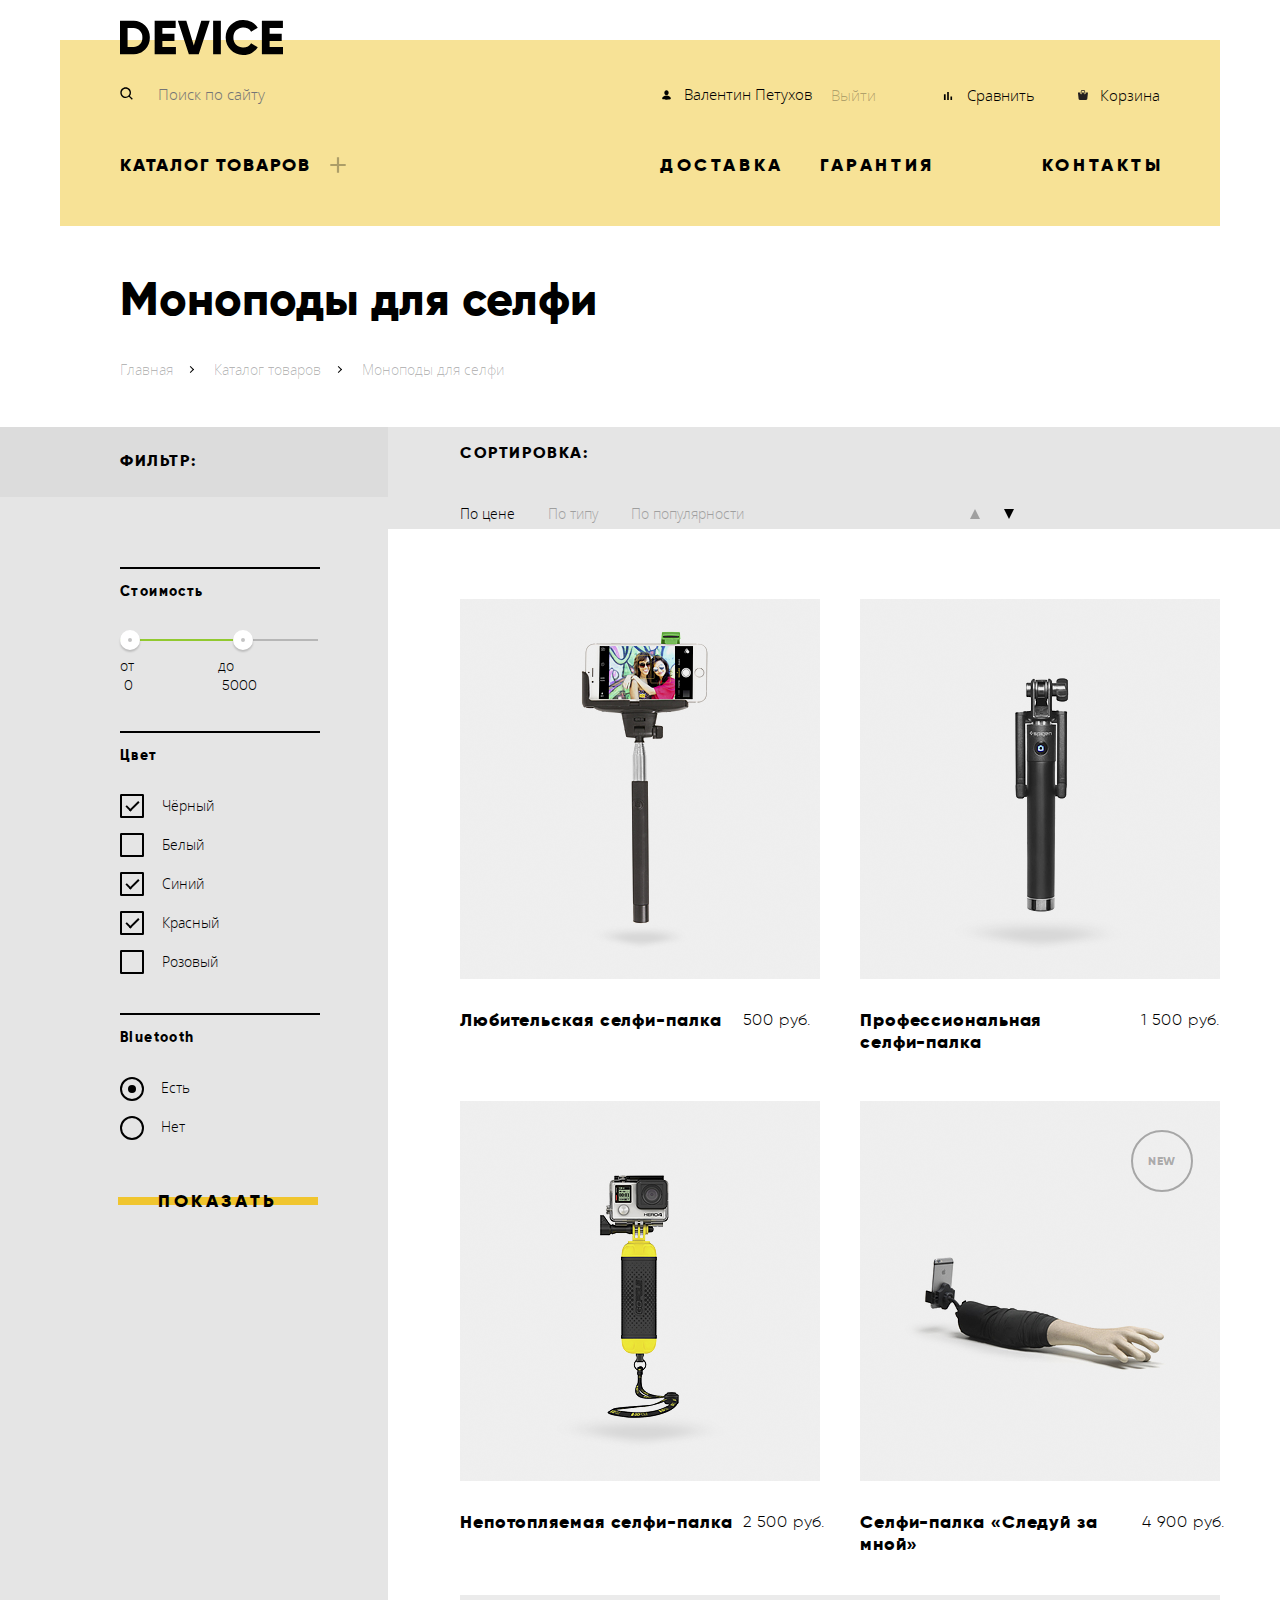
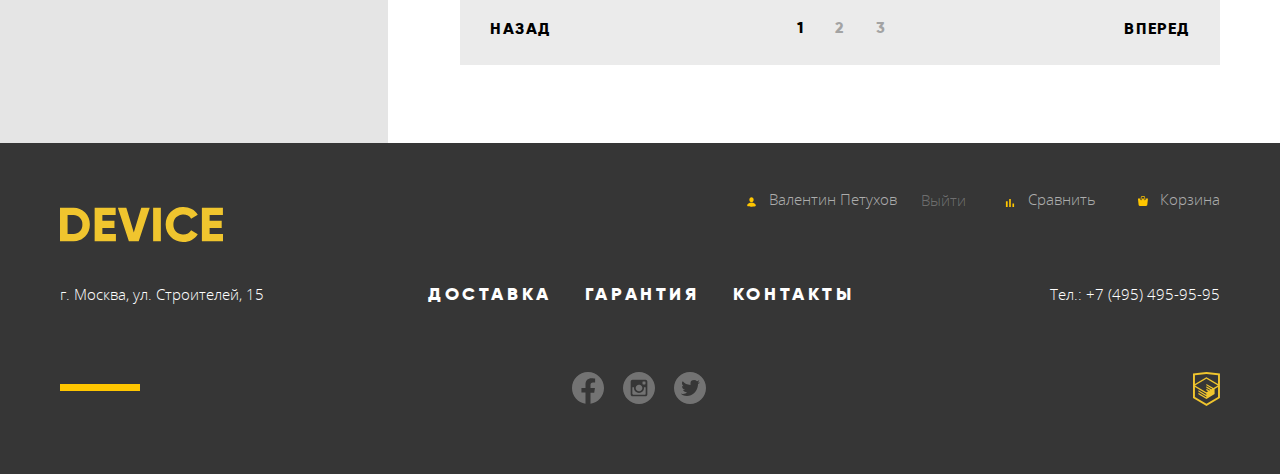
==== catalog.html @ a503a8af "bugFix" ====
<!DOCTYPE html>
<html lang="ru">
  <head>
    <meta charset="utf-8">
    <title>HTML Academy: Девайс</title>
    <link href="css/normalize.css" rel="stylesheet">
    <link href="css/style.css" rel="stylesheet">
  </head>
  <body class="inner-page">
    <header class="main-header">
      <nav class="nav-section-header header-nav">
        <a href="index.html" class="logo header-logo" aria-label="на главную"><img src="img/content/DEVICE.svg" width="163" height="35" alt="DEVICE"></a>
        <ul class="user-nav-header header-nav">
          <li><form class="search-form" action="https://echo.htmlacademy.ru/courses" method="get">
            <label class="search-label" for="search-input-field"><img src="../img/icon/icons/search_icon.svg" width="13" height="13" alt="Поиск"></label>
            <input id="search-input-field" class="search-input" type="search" aria-label="Поиск по сайту" placeholder="Поиск по сайту">
            <button class="search-button" type="submit">найти</button>
            <div class="border-bottom"></div>
          </form></li>
          <li><div class="profile-related">
            <a class="header-login-link login-link logged-in" href="profile.html">Валентин Петухов</a>
            <form action="https://echo.htmlacademy.ru/courses" method="get"><button class="sign-out" aria-label="Выйти из своего аккаунта" type="button">Выйти</button></form>
          </div></li>
          <li><a class="header-compare-link compare-link" aria-label="Сравнить товары" href="javascript:void(0);">Сравнить</a></li>
          <li><a class="header-cart-link cart-link" aria-label="Перейти в корзину" href="javascript:void(0);">Корзина</a></li>
        </ul>
        <ul class="site-nav-header header-nav">
          <li class="catalog-wrapper">
            <a class="catalog-link" href="catalog.html">каталог товаров</a>
            <div class="catalog-submenu">
            <a href="javascript:void(0);">Виртуальная реальность</a>
            <a>Моноподы для селфи</a>
            <a href="javascript:void(0);">Экшн-камеры</a>
            <a href="javascript:void(0);">Фитнес-браслеты</a>
            <a href="javascript:void(0);">Умные часы</a>
            <a href="javascript:void(0);">Квадрокоптер</a>
          </div>
          </li>
          <li><a href="javascript:void(0);">доставка</a></li>
          <li><a href="javascript:void(0);">гарантия</a></li>
          <li><a href="javascript:void(0);">контакты</a></li>
        </ul>
      </nav>
    </header>
    <main class="main-monopod">
      <section class="breadcrumbs-section">
        <h1>Моноподы для селфи</h1>
        <ul class="breadcrumbs">
          <li><a href="index.html" title="вернуться на Главную">Главная</a></li>
          <li><a href="catalog.html" title="вернуться в Каталог товаров">Каталог товаров</a></li>
          <li><a class="current-page" title="Вы здесь">Моноподы для селфи</a></li>
        </ul>
      </section>
      <section class="filter-section">
        <h2 class="visually-hidden">Фильтр товаров</h2>
        <form class="filter-form" action="https://echo.htmlacademy.ru/courses" method="get">
          <p class="filter-section-label">фильтр:</p>
          <fieldset class="price-range-filter">
            <legend>Стоимость</legend>
            <div class="price-range-wrapper">
              <div class="price-range-slider">
                <div class="slider-full-bar">
                  <div class="slider-start-point-bar" style="width: 0%"></div>
                  <div class="slider-progress-bar" style="width: 63%"></div>
                </div>
                <div class="toggle-wrapper">
                  <div class="toggle toggle-min" aria-label="минимальная цена" style="left: 0%" tabindex="0"></div>
                  <div class="toggle toggle-max" aria-label="максимальная цена" style="left: 63%" tabindex="0"></div>
                </div>
              </div>
              <div class="price-controls-inputs">
                <label>от<input type="number" name="start-price" value="0"></label>
                <label>до<input type="number" name="end-price" value="5000"></label>
              </div>
            </div>
          </fieldset>
          <fieldset class="color-range range">
            <legend>Цвет</legend>
              <input class="color-input input-states-set-1 visually-hidden" id="black-products-checkbox" checked type="checkbox" name="color" value="black"><label for="black-products-checkbox">Чёрный</label>
              <input class="color-input input-states-set-1 visually-hidden" id="white-products-checkbox" type="checkbox" name="color" value="white"><label for="white-products-checkbox">Белый</label>
              <input class="color-input input-states-set-1 visually-hidden" id="blue-products-checkbox" checked type="checkbox" name="color" value="blue"><label for="blue-products-checkbox">Синий</label>
              <input class="color-input input-states-set-1 visually-hidden" id="red-products-checkbox" checked type="checkbox" name="color" value="red"><label for="red-products-checkbox">Красный</label>
              <input class="color-input input-states-set-1 visually-hidden" id="pink-products-checkbox" type="checkbox" name="color" value="pink"><label for="pink-products-checkbox">Розовый</label>
          </fieldset>
          <fieldset class="bluetooth-range range">
            <legend>Bluetooth</legend>
            <input class="bluetooth-radio input-states-set-1 visually-hidden" checked id="bluetooth-radio-yes" type="radio" name="Bluetooth" value="bluetooth-yes"><label for="bluetooth-radio-yes">Есть</label>
            <input class="bluetooth-radio input-states-set-1 visually-hidden" id="bluetooth-radio-no" type="radio" name="Bluetooth" value="bluetooth-no"><label for="bluetooth-radio-no">Нет</label>
          </fieldset>
          <button class="button-animate1" aria-label="Применить фильтр" type="submit">показать</button>
        </form>
      </section>
      <section class="sort-section">
        <h2 class="visually-hidden">Сортировка товаров</h2>
        <p>сортировка:</p>
        <form class="sort-form" action="https://echo.htmlacademy.ru/courses" method="get">
          <fieldset class="sort-options">
            <button class="sort-option-button current-button" type="submit" value="sort_by_price">По цене</button>
            <button class="sort-option-button" type="submit" value="sort_by_type">По типу</button>
            <button class="sort-option-button" type="submit" value="sort_by_popularity">По популярности</button>
          </fieldset>
          <fieldset class="sort-ascending">
            <button class="sort-order-button" title="по возрастанию" aria-label="сортировать по возрастанию" type="submit" value="ascending"></button>
            <button class="sort-order-button current-button" title="по убыванию" aria-label="сортировать по убыванию" type="submit" value="descending"></button>
          </fieldset>
        </form>
      </section>
      <section class="products-display-section">
        <h2 class="visually-hidden">Просмотр товаров</h2>
        <ul class="products-display">
          <li class="product-item">
            <img class="product-item-pic" src="img/content/MP_amateur.png" width="360" height="380" alt="Любительская селфи-палка">
            <a href="javascript:void(0);"><h3>Любительская селфи-палка</h3></a>
            <div class="overlay">
              <button class="button-animate1 add-to-cart" type="button" aria-label="Добавить товар в корзину">в корзину</button>
              <button class="add-to-comparison" type="button">Добавить к сравнению</button>
            </div>
            <p class="product-price">500 руб.</p>
          </li>
          <li class="product-item">
            <img class="product-item-pic" src="img/content/MP_pro.png" width="360" height="380" alt="Профессиональная селфи-палка">
            <a href="javascript:void(0);"><h3>Профессиональная <span class="no-word-break">селфи-палка</span></h3></a>
            <div class="overlay">
              <button class="button-animate1 add-to-cart" type="button" aria-label="Добавить товар в корзину">в корзину</button>
              <button class="add-to-comparison" type="button">Добавить к сравнению</button>
            </div>
            <p class="product-price">1 500 руб.</p>
          </li>
          <li class="product-item">
            <img class="product-item-pic" src="img/content/MP_underwater.png" width="360" height="380" alt="Непотопляемая селфи-палка">
            <a href="javascript:void(0);"><h3>Непотопляемая селфи-палка</h3></a>
            <div class="overlay">
              <button class="button-animate1 add-to-cart" type="button" aria-label="Добавить товар в корзину" tabindex="0">в корзину</button>
              <button class="add-to-comparison" type="button">Добавить к сравнению</button>
            </div>
            <p class="product-price">2 500 руб.</p>
          </li>
          <li class="product-item">
            <img class="product-item-pic" src="img/content/MP_hand.png" width="360" height="380" alt="Селфи-палка «Следуй за мной» в форме руки">
            <a href="javascript:void(0);"><h3 class="newProduct">Селфи-палка «Следуй за мной»</h3></a>
            <div class="overlay">
              <button class="button-animate1 add-to-cart" type="button" aria-label="Добавить товар в корзину">в корзину</button>
              <button class="add-to-comparison" type="button">Добавить к сравнению</button>
            </div>
            <p class="product-price">4 900 руб.</p>
          </li>
        </ul>
      </section>
      <div class="pagination-container" aria-label="Навигация по страницам">
        <a aria-label="На предыдущую страницу">назад</a>
        <ul class="pages-list">
          <li class="current-page-number"><a aria-label="Вы на этой странице">1</a></li>
          <li><a href="javascript:void(0);">2</a></li>
          <li><a href="javascript:void(0);">3</a></li>
        </ul>
        <a href="javascript:void(0);" aria-label="На следующую страницу">вперед</a>
      </div>
    </main>
    <footer class="main-footer">
      <a href="index.html" class="logo" aria-label="на главную"><img src="img/content/DEVICE_yellow.svg" width="163" height="35" alt="DEVICE"></a>
      <div class="site-nav-footer footer-nav">
        <a href="javascript:void(0);">доставка</a>
        <a href="javascript:void(0);">гарантия</a>
        <a href="javascript:void(0);">контакты</a>
      </div>
      <div class="user-nav-footer footer-nav">
        <a class="footer-login-link login-link logged-in" href="profile.html">Валентин Петухов</a>
        <form class="footer-logout-form" action="https://echo.htmlacademy.ru/courses" method="get"><button aria-label="Выйти из своего аккаунта" type="button">Выйти</button></form>
        <a class="footer-compare-link compare-link" aria-label="Сравнить товары" href="javascript:void(0);">Сравнить</a>
        <a class="footer-cart-link cart-link" aria-label="Перейти в корзину" href="javascript:void(0);">Корзина</a>
      </div>
      <p class="physical-address">г. Москва, ул. Строителей, 15</p>
      <p class="phone-number">Тел.: <a href="tel:+74954959595">+7 (495) 495-95-95</a></p>
      <div class="socials-wrapper">
        <div class="socials">
          <a href="javascript:void(0);" title="Мы на Facebook"><img src="img/icon/icons/facebook_icon.svg" width="32" height="32" alt="Facebook"></a>
          <a href="javascript:void(0);" title="Мы в Instagram"><img src="img/icon/icons/insta_icon.svg" width="32" height="32" alt="Instagram"></a>
          <a href="javascript:void(0);" title="Мы в Twitter"><img src="img/icon/icons/twitter_icon.svg" width="32" height="32" alt="Twitter"></a>
        </div>
        <a class="other-socials" href="https://up.htmlacademy.ru/htmlcss/28" aria-label="логотип HTML academy" title="Сделано в HTML Academy"><img src="img/icon/icons/academy_logo.svg" alt="HTML Academy" width="27" height="34"></a>
      </div>
    </footer>
    <script src="js/script.js"></script>
  </body>
</html>
---- css/style.css ----
/*_________________________________________________________________________________Global */
html {
  height: 100%;
}
body {
  font-family: "Gilroy", "Arial", sans-serif;
  font-weight: 800;
  font-size: 18px;
  line-height: 22px;
  color: var(--basic-black);
  background-color: var(--basic-white);
}
a {
  text-decoration: none;
  color: var(--basic-black);
}
img {
  max-width: 100%;
  height: auto;
}
.no-word-break {
  white-space: nowrap;
}
@font-face {
  font-family: "Gilroy";
  font-weight: 300;
  src:
    local("GilroyLight"),
    url("../fonts/gilroylight.woff2") format("woff2"),
    url("../fonts/gilroylight.woff") format("woff");
}
@font-face {
  font-family: "Gilroy";
  font-weight: 800;
  src:
    local("GilroyExtraBold"),
    url("../fonts/gilroyextrabold.woff2") format("woff2"),
    url("../fonts/gilroyextrabold.woff") format("woff");
}
@font-face {
  font-family: "Open Sans";
  font-weight: 300;
  src:
    local("OpenSanslight"),
    url("../fonts/opensanslight.woff2") format("woff2"),
    url("../fonts/opensanslight.woff") format("woff");
}
@font-face {
  font-family: "Open Sans";
  font-weight: 400;
  src:
    local("OpenSans"),
    url("../fonts/opensans.woff2") format("woff2"),
    url("../fonts/opensans.woff") format("woff");
}
.visually-hidden {
  position: absolute;
  width: 1px;
  height: 1px;
  margin: -1px;
  border: 0;
  padding: 0;
  clip: rect(0 0 0 0);
  overflow: hidden;
}
:root {
  --black-10percent: rgba(0,0,0,.1);
  --black-15percent: rgba(0,0,0,.15);
  --black-18percent: rgba(0,0,0,.18);
  --black-30percent: rgba(0,0,0,.3);
  --black-40percent: rgba(0,0,0,.4);
  --black-60percent: rgba(0,0,0,.6);
  --basic-black: #000;

  --dark-grey: #363636;
  --basic-grey: #464646;
  --basic-grey-2: #DCDCDC;
  --basic-grey-3: #a8a8a8;
  --basic-grey-4: #a6a6a6;
  --basic-grey-5: #c4c4c4;
  --half-light-grey: #7E7E7E;
  --light-grey: #E5E5E5;
  --light-grey-2: #B1B1B1;
  --light-grey-3: #EBEBEB;
  --light-grey-4: #D9D9D9;
  --light-grey-5: #b6b6b6;
  --light-grey-6: #f2f2f2;
  --light-grey-7: #eaeaea;

  --basic-white: #FFF;
  --white-30percent: rgba(255, 255, 255, .3);
  --white-60percent: rgba(255, 255, 255, .6);

  --basic-beige: #F7E296;
  --dark-yellow: #F0C52E;
  --hue-yellow: #FFC600;
  --basic-green: #91C92F;
  --basic-pink: #F6DADA;

}

/*_________________________________________________________________________________Global grid */
body {
  min-width: 1180px;
  min-height: 100%;
  margin: 0;
  padding: 0;
  display: grid;
  grid-template: ". header ."min-content "main main main"1fr "footer footer footer"min-content / 1fr 1180px 1fr;
}
h1, h2, h3 {
  margin: 0px;
}
.main-header {
  grid-area: header;
  margin: 40px 10px 0px;
}
main {
  grid-area: main;
  margin: 0px 0px;
}
.main-footer {
  grid-area: footer;
}
/*_________________________________________________________________________________animations  */
@keyframes bounce {
  0% {
    transform: translate(-50%, -2000px);
  }

  70% {
    transform: translate(-50%, 30px);
  }

  90% {
    transform: translate(-50%, -10px);
  }

  100% {
    transform: translate(-50%, 0);
  }
}
@keyframes shake {

  0%,
  100% {
    transform: translateX(-50%);
  }

  10%,
  30%,
  50%,
  70%,
  90% {
    transform: translateX(-50.5%);
  }

  20%,
  40%,
  60%,
  80% {
    transform: translateX(-49.5%);
  }
}
@keyframes shake_2 {

  0%,
  100% {
    transform: translateX(0%);
  }

  10%,
  30%,
  50%,
  70%,
  90% {
    transform: translateX(0.7%);
  }

  20%,
  40%,
  60%,
  80% {
    transform: translateX(-0.7%);
  }
}
@keyframes envelope {
  0% {
    transform: translateX(-50%) translateY(500px);
  }

  13% {
    transform: translateX(-50%) translateY(-580px);
  }

  40% {
    transform: translateX(-50%) translateY(-580px);
  }

  47%, 51% {
    transform: translateX(-50%) translateY(-580px);
    margin-left: 0px;
  }

  70% {
    margin-left: 0px;
  }

  90% {
    margin-left: 0px;
  }
}
@keyframes envelope-closing-1 {
  0% {
    transform: translateX(-50%) translateY(500px);
  }

  13% {
    transform: translateX(-50%) translateY(-580px);
  }

  20% {
    height: 343px;
  }

  27%, 100% {
    height: 0px;
  }

  40% {
    transform: translateX(-50%) translateY(-580px);
  }

  47%, 51% {
    transform: translateX(-50%) translateY(-580px);
    margin-left: 0px;
  }

  70% {
    margin-left: 0px;
  }

  90% {
    margin-left: 0px;
  }
}
@keyframes envelope-closing-2 {
  0% {
    transform: translateX(-50%) translateY(500px);
  }

  13% {
    transform: translateX(-50%) translateY(-580px);
  }

  0%, 20% {
    height: 0px;
  }

  28%, 100% {
    height: 373px;
  }

  40% {
    transform: translateX(-50%) translateY(-580px);
  }

  47%, 51% {
    transform: translateX(-50%) translateY(-580px);
    margin-left: 0px;
  }

  70% {
    margin-left: 0px;
  }

  100% {
    margin-left: 0px;
  }
}
@keyframes feedback-sent {
  0%, 8% {
    transform: translateX(-50%) translateY(0px);
  }

  17% {
    transform: translateX(-50%) translateY(-470px);
  }

  40% {
    transform: translateX(-50%) translateY(100px);
  }

  47%, 100% {
    transform: translateX(-50%) translateY(0px);
  }

  47%, 51% {
    margin-left: 0px;
  }

  70% {
    margin-left: -300px;
  }

  90% {
    margin-left: 3000px;
  }
}
/*_________________________________________________________________________________01. header grid */
.nav-section-header {
  width: 1160px;
  min-height: 300px;
  position: relative;
  box-sizing: border-box;
  padding: 44px 60px 0px;
}
.inner-page .nav-section-header {
  min-height: 186px;
}
.logo.header-logo {
  position: absolute;
  top: -20px;
  left: 60px;
}
.user-nav-header {
  display: grid;
  grid-template: "search account compare cart"minmax(70px, auto) /540px 280px 120px 100px;
}
.user-nav-header li:last-child {
  justify-self: end;
}
.search-form {
  position: relative;
  bottom: 15px;
}
.profile-related a,
.profile-related span,
.profile-related form,
.profile-related button {
  display: inline-block;
  vertical-align: top;
}
.site-nav-header {
  display: grid;
  grid-template: "catalog delivery guarantee contacts"minmax(40px, auto) /540px 160px 1fr 1fr;
}
.site-nav-header li:last-child {
  justify-self: end;
}
.catalog-submenu {
  display: grid;
  grid-template: repeat(3, 36px) / repeat(3, max-content);
  column-gap: 64px;
  grid-auto-flow: column;
  text-transform: none;
}
.catalog-submenu a:last-child {
  grid-area: 1/3;
}
/*_________________________________________________________________________________02. footer grid */
.main-footer {
  box-sizing: border-box;
  position: relative;
  padding-top: 46px;
  padding-bottom: 63px;
  display: grid;
  grid-template: ". logo . user-nav user-nav ."minmax(20px, auto) ". . . . . ."77px ". address site-nav site-nav tel ."
    ". . . . . ."55px ". . socials socials socials ."
    / 1fr 260px 400px 300px 200px 1fr;
}
.site-nav-footer {
  grid-area: site-nav;
  display: flex;
  justify-content: space-between;
  margin: 0px 169px 0px 108px;
}
.site-nav-footer a {
  margin-top: -5px;
}
.main-footer p {
  align-self: start;
  position: relative;
  top: -4px;
}
.user-nav-footer {
  grid-area: user-nav;
}
.main-footer .phone-number {
  grid-area: tel;
  justify-self: end;
  margin-top: 0px;
}
.main-footer .physical-address {
  grid-area: address;
  margin-top: 0px;
}
.main-footer .logo {
  grid-area: logo;
  position: absolute;
  top: 18px;
}
.user-nav-footer {
  display: flex;
  justify-content: end;
}
.user-nav-footer a {
  margin-left: 40px;
}
.main-footer .socials-wrapper {
  grid-area: socials;
  display: flex;
  justify-content: flex-end;
  align-items: start;
  margin-top: -6px;
}
.socials-wrapper>a:last-child {
  margin-left: 480px;
}
/*_________________________________________________________________________________03. main-page grid */
.main-page {
  display: grid;
  grid-template: ". slider slider ."
    ". catalog catalog ."
    "features features features features"
    ". partners partners ."
    ". about_us contacts ."
    /1fr 580px 580px 1fr;
  margin-bottom: 77px;
}
.ad-slider-section {
  grid-area: slider;
}
.extra-catalog-section {
  grid-area: catalog;
}
.features {
  grid-area: features;
}
.partners-section {
  grid-area: partners;
}
.about-us-section {
  grid-area: about_us;
}
.contacts-section {
  grid-area: contacts;
}
/*_________________________________________________________03.1 about-us section grid  */
.about-us-section {
  padding-right: 85px;
}
.about-us-list {
  list-style: none;
  padding: 0px;
  padding-top: 50px;
  padding-right: 20px;
  margin: 0px;
  display: flex;
  flex-direction: column;
}
.about-us-list>li:not(:last-child) {
  padding-bottom: 40px;
}
.about-us-list>li:last-child {
  padding-bottom: 70px;
}
.transport-partners {
  padding: 0px;
  padding-top: 60px;
  display: flex;
  flex-direction: column;
}
.transport-partners>li:not(:last-child) {
  padding-bottom: 14px;
}
.transport-partners>li {
  padding: 0px;
}
/*_________________________________________________________03.2 contacts section grid */
.contacts-section {
  padding-left: 20px;
}
.contacts-section p {
  margin: 50px 0 40px;
}
.contacts-section .feedback-button {
  margin-top: 71px;
  padding-left: 11px;
}
/*_________________________________________________________03.3 partners section grid */
.partners-list {
  list-style: none;
  padding: 0px;
  margin: 0px 0px 85px;
  display: flex;
  justify-content: space-between;
  flex-wrap: wrap;
}
.partners-list a {
  filter: grayscale(100%);
  opacity: 0.19;
  transition-duration: 0.3s;
}
.partners-list a:hover,
.partners-list a:focus {
  filter: grayscale(0%);
  opacity: 1;
  transition-duration: 0.2s;
}
/*_________________________________________________________03.4 features section grid and design */
.features {
  display: grid;
  grid-template: ". feat_list . feat_desc ."
    /1fr 300px 100px 760px 1fr;
  background-image: linear-gradient(transparent 20px, 20px, var(--light-grey));
  min-height: 239px;
  padding-bottom: 68px;
  margin-bottom: 90px;
}
.features-names {
  grid-area: feat_list;
  list-style: none;
  padding: 0px;
  margin: 0px;
  position: relative;
}
.features-description {
  grid-area: feat_desc;
  margin: 0px;
  padding: 0px;
  position: relative;
}
.features-description h3 {
  display: inline-block;
  margin-bottom: 500px;
  vertical-align: top;
}
/*_______________________________________________03.4.1 buttons' design */
.features-names button {
  font-family: "Gilroy", "Arial", sans-serif;
  font-weight: 800;
  font-size: 18px;
  line-height: 22px;
  letter-spacing: 0.2em;
  text-transform: uppercase;
  text-align: center;
  padding-left: 12px;
  margin-bottom: 21px;
  border: none;
  width: 160px;
  height: 40px;
  background: linear-gradient(transparent 40%, 40%, var(--dark-yellow) 50%, 60%, transparent 60%);
  position: relative;
  z-index: 0;
  transition-duration: 0.15s;
  transition-property: background;
}
.features-names button:not(.current-button):hover,
.features-names button:not(.current-button):focus {
  background-color: var(--dark-yellow);
  transition-duration: 0.2s;
}
.features-names button:not(.current-button):active,
.features-names .current-button {
  background: none;
  background-color: var(--basic-black);
  color: var(--basic-beige);
}
.features-names button:active::before,
.features-names .current-button::before {
  width: 280px;
  height: 40px;
  position: absolute;
  content: "";
  padding-left: 0px;
  margin-left: 0px;
  left: 0px;
  top: 0px;
  background-color: var(--basic-black);
  z-index: -1;
}
.features-names::before {
  content: "";
  width: 7px;
  height: 320px;
  background-color: var(--basic-black);
  position: absolute;
  top: -80px;
  left: 277px;
}
/*_______________________________________________03.4.2 description design */
.features-description h3 {
  font-size: 47px;
  line-height: 58px;
  letter-spacing: 0.2em;
  margin-top: -9px;
  margin-bottom: 40px;
}
.features-description p {
  font-family: "Open Sans", "Tahoma", sans-serif;
  font-style: normal;
  font-weight: 300;
  font-size: 15px;
  line-height: 28px;
  letter-spacing: 0.1em;
  padding-right: 190px;
  margin: 0px;
}
.guarantee-info p {
  line-height: 30px;
}
.features-description li {
  display: inline-block;
  vertical-align: top;
}
.credit-info::after {
  content: "";
  position: absolute;
  width: 156px;
  height: 188px;
  background-repeat: no-repeat;
  background-image: url("../img/icon/features_slider_illustrations/credit_guy.svg");
  top: -32px;
  right: 8px;
}
.delivery-info::after {
  content: "";
  position: absolute;
  width: 136px;
  height: 164px;
  background-repeat: no-repeat;
  background-image: url("../img/icon/features_slider_illustrations/delivery_guy.svg");
  top: -9px;
  right: 2px;
}
.guarantee-info::after {
  content: "";
  position: absolute;
  width: 171px;
  height: 195px;
  background-repeat: no-repeat;
  background-image: url("../img/icon/features_slider_illustrations/guarantee_icon.svg");
  top: -27px;
  right: -16px;
}
/*_______________________________________________03.4.3 description states */
.features-description li {
  display: none;
}
.features-description .current-info {
  display: block;
}
/*_________________________________________________________03.5 extra-catalog section grid and design */
.extra-catalog-section {
  margin-bottom: 163px;
}
.extra-catalog {
  display: flex;
  flex-wrap: wrap;
  justify-content: space-between;
  list-style: none;
  margin: 0px -10px 0px;
  padding: 0px;
  padding-left: 1px;
}
.extra-catalog li {
  display: block;
  flex-basis: 160px;
  margin: 277px 10px 0px;
}
.extra-catalog a {
  font-size: 18px;
  line-height: 22px;
  letter-spacing: 0.05em;
  position: relative;
}
.extra-catalog .tracker-link {
  letter-spacing: inherit;
}
/*_______________________________________________03.5.1 category icons */
.VR-link::before {
  content: "";
  position: absolute;
  background-image: url("../img/icon/icons/products_categories_icons/VR_icon.svg");
  width: 160px;
  height: 160px;
  background-position: center 52px;
  background-repeat: no-repeat;
  background-color: transparent;
  top: -198px;
  left: -1px;
}
.monopod-link::before {
  content: "";
  position: absolute;
  background-image: url("../img/icon/icons/products_categories_icons/monopod_icon.svg");
  width: 160px;
  height: 160px;
  background-position: center 26px;
  background-repeat: no-repeat;
  background-color: transparent;
  top: -198px;
}
.cam-link::before {
  content: "";
  position: absolute;
  background-image: url("../img/icon/icons/products_categories_icons/cam_icon.svg");
  width: 160px;
  height: 160px;
  background-position: calc(50% - 1px) 36px;
  background-repeat: no-repeat;
  background-color: transparent;
  top: -198px;
}
.tracker-link::before {
  content: "";
  position: absolute;
  background-image: url("../img/icon/icons/products_categories_icons/tracker_icon.svg");
  width: 160px;
  height: 160px;
  background-position: calc(50% + 1px) center;
  background-repeat: no-repeat;
  background-color: transparent;
  top: -198px;
}
.watches-link::before {
  content: "";
  position: absolute;
  background-image: url("../img/icon/icons/products_categories_icons/watch_icon.svg");
  width: 160px;
  height: 160px;
  background-position: center;
  background-repeat: no-repeat;
  background-color: transparent;
  top: -198px;
}
.quadcopter-link::before {
  content: "";
  position: absolute;
  background-image: url("../img/icon/icons/products_categories_icons/quadrocopter_icon.svg");
  width: 160px;
  height: 160px;
  background-position: center;
  background-repeat: no-repeat;
  background-color: transparent;
  top: -198px;
}
.extra-catalog a::before {
  z-index: 1;
}
.extra-catalog a::after {
  content: "";
  position: absolute;
  width: 160px;
  height: 160px;
  background-position: center 52px;
  background-repeat: no-repeat;
  background-color: var(--basic-beige);
  top: -198px;
  left: -1px;
  transition: background-color 0.2s ease;
}
/*_______________________________________________03.5.2 items states */
.extra-catalog a:hover::after,
.extra-catalog a:focus::after,
.extra-catalog a:active::after {
  background-color: var(--dark-yellow);
  transition: background-color 0.2s ease;
}
.extra-catalog a:active::before {
  opacity: .3;
}
.extra-catalog a:active {
  color: var(--light-grey-2);
}
/*_________________________________________________________03.6 ad-slider section grid & design */

/*_______________________________________________03.6.1 grid */
.ad-slider-section {
  margin-top: -150px;
  position: relative;
  min-height: 546px;
}
.slides .slide {
  display: grid;
  margin-right: 60px;
  grid-template: "img head"
    "img head"
    "img desc"
    "img button"
    "img details"
    /1fr 500px;
}
.slide-pic {
  grid-area: img;
  position: relative;
}
.slide-tag-line {
  grid-area: head
}
.slide .slide-desc {
  grid-area: desc;
}
.slide .more-info-link {
  grid-area: button;
}
.slide .characteristics {
  grid-area: details;
}
/*_______________________________________________03.6.2 design */
.slides .slide-tag-line {
  padding-top: 96px;
  margin-bottom: 27px;
}
.slide-tag-line {
  position: relative;
  z-index: 1;
  font-size: 47px;
  line-height: 58px;
}
.slide p {
  font-family: "Open Sans", "Tahoma", sans-serif;
  font-weight: 300;
  font-size: 15px;
  line-height: 20px;
  margin: 0px;
  margin-bottom: 51px;
}
.slide-1 p:first-of-type {
  margin-bottom: 0px;
}
.button-style1.more-info-link {
  width: 220px;
  margin-bottom: 52px
}
.characteristics {
  list-style: none;
  margin: 0px;
  padding: 0px;
  display: flex;
  flex-direction: column;
  flex-wrap: wrap;
  height: 90px;
}
.characteristics li:nth-child(odd) {
  font-weight: 300;
  font-size: 36px;
  line-height: 42px;
  letter-spacing: 0.1em;
  margin-bottom: 14px;
}
.characteristics li:nth-child(even) {
  font-weight: 300;
  font-size: 13px;
  line-height: 15px;
  letter-spacing: 0.1em;
}
/*_______________________________________________03.6.3 white dash */
.slides .slide {
  position: relative;
}
.slide::before {
  content: "";
  position: absolute;
  z-index: 1;
  right: -13px;
  top: -14px;
  font-size: 179px;
  line-height: 219px;
  text-transform: uppercase;
  color: var(--basic-white);
}
.slie-tag-line {
  posiion: relative;
}
.slide-tag-line::before {
  content: "";
  z-index: 1;
  position: absolute;
  top: 37px;
  left: 0px;
  background-color: var(--basic-white);
  width: 100px;
  height: 7px;
}
/*_______________________________________________03.6.4 specific details */
.slide-1 .slide-pic {
  left: 49px;
  top: 3px;
}
.slide-1::before {
  content: "01";
}
.slide-1 li:nth-child(6) {
  padding-left: 4px;
}
.slide-1 li {
  padding-right: 62px;
}
.slide-2 .slide-pic {
  top: 30px;
  left: 76px;
}
.slide-2 .slide-tag-line {
  padding-right: 100px;
}
.slide-2 p {
  padding-right: 50px;
}
.slide-2::before {
  content: "02";
  right: -6px;
  top: -13px;
}
.slide-3 .slide-pic {
  top: 86px;
  left: -10px;
}
.slide-3 p {
  padding-right: 50px;
}
.slide-3::before {
  content: "03";
  right: -7px;
  top: -13px;
}
.slide-3 li {
  padding-right: 26px;
}
.slide-3 .characteristics {
  align-content: start;
}
/*_______________________________________________03.6.5. slider-controls design */
.slider-controls {
  display: flex;
  justify-content: space-between;
  position: absolute;
  list-style: none;
  width: 72px;
  right: 88px;
  top: 332px;
}
.slider-controls button {
  cursor: pointer;
  position: relative;
  width: 12px;
  height: 12px;
  padding: 0px;
  border-radius: 50%;
  z-index: 1;
  background-color: transparent;
  border: 1px black solid;
}
.slider-controls button:hover,
.slider-controls button:focus {
  box-shadow: 0px 0px 0px 5px var(--dark-yellow);
  transition: box-shadow .35s cubic-bezier(.6, 3, .7, .1);
}
.slider-controls button:active {
  opacity: .8;
  transition: opacity .35s cubic-bezier(.6, 3, .7, .1);
}
.slider-controls .current-button::before {
  content: "";
  position: absolute;
  height: 4px;
  width: 4px;
  border-radius: 50%;
  background-color: transparent;
  border: 1px var(--basic-black) solid;
  left: 50%;
  top: 50%;
  transform: translate(-50%, -50%);
}
/*_______________________________________________03.6.6 JS controls classes */
.slides .slide {
  display: none;
}
.slides .current-slide {
  display: grid;
}
/*_________________________________________________________03.7 contacts_section (& about_us basics) section */
.contacts-section h2,
.about-us-section h2 {
  font-size: 47px;
  letter-spacing: 0.2em;
  line-height: 58px;
  margin-top: 57px;
  position: relative;
  height: 48px;
}
.contacts-section h2::before,
.about-us-section h2::before {
  content: "";
  width: 80px;
  height: 7px;
  background: var(--basic-black);
  position: absolute;
  top: -57px;
}
.contacts-section p {
  font-family: "Open Sans", "Tahoma", sans-serif;
  font-weight: 300;
  font-size: 15px;
  line-height: 28px;
}
button.map-unfold {
  border: 0px;
  margin: 0px;
  padding: 0px;
  line-height: 0px;
  cursor: pointer;
}
.feedback-button {
  display: inline-block;
  vertical-align: top;
  box-sizing: border-box;
  padding-top: 9px;
  padding-right: 8px;
  text-align: center;
  font-family: "Gilroy", "Arial", sans-serif;
  font-weight: 800;
  font-size: 18px;
  line-height: 22px;
  letter-spacing: 0.2em;
  text-transform: uppercase;
  border: none;
  width: 260px;
  height: 40px;
  background: linear-gradient(transparent 40%, 40%, var(--dark-yellow) 50%, 60%, transparent 60%);
}
.feedback-button:hover,
.button-style1:hover,
.button-animate1:hover,
.feedback-button:focus,
.button-style1:focus,
.button-animate1:focus {
  background-color: var(--dark-yellow);
  transition-duration: 0.2s;
}
.feedback-button:active,
.button-style1:active {
  background-color: var(--dark-yellow);
  color: var(--black-30percent);
}
/*_________________________________________________________03.8 about_us section */
.button-style1 {
  display: inline-block;
  vertical-align: top;
  box-sizing: border-box;
  padding-top: 9px;
  padding-left: 7px;
  text-align: center;
  font-family: "Gilroy", "Arial", sans-serif;
  font-weight: 800;
  font-size: 18px;
  line-height: 22px;
  letter-spacing: 0.2em;
  text-transform: uppercase;
  color: var(--basic-black);
  width: 260px;
  height: 40px;
  background: linear-gradient(transparent 40%, 40%, var(--dark-yellow) 50%, 60%, transparent 60%);
}
.about-us-list {
  font-family: "Open Sans", "Tahoma", sans-serif;
  font-weight: 300;
  font-size: 15px;
  line-height: 28px;
  color: var(--basic-black);
  list-style: none;
}
.transport-partners {
  font-family: "Gilroy", "Arial", sans-serif;
  font-weight: 800;
  font-size: 16px;
  line-height: 28px;
  color: var(--basic-black);
  list-style: none;
}
.transport-partners li {
  padding-left: 33px;
  position: relative;
}
.transport-partners li::before {
  content: "";
  background-color: transparent;
  border: 2px solid var(--light-grey);
  border-radius: 50%;
  position: absolute;
  top: 8px;
  left: 0px;
  width: 8px;
  height: 8px;
  box-sizing: border-box;
}
.transport-partners li:last-child::before {
  top: 12px;
}
.transport-partners a:hover,
.transport-partners a:focus {
  opacity: 0.8;
}
.transport-partners a:active {
  opacity: 0.6;
}
/*_________________________________________________________________________________04. catalog page main section grid */
main.main-monopod {
  display: grid;
  position: relative;
  grid-template: ". breadcrumbs breadcrumbs ."
    "grey filter sort grey2"
    "grey filter products ."
    "grey filter pages ."
    /1fr 328px 832px 1fr;
}
.main-monopod .breadcrumbs-section {
  grid-area: breadcrumbs;
}
.main-monopod .filter-section {
  grid-area: filter;
}
.main-monopod .sort-section {
  grid-area: sort;
  padding-left: 72px;
}
.main-monopod .products-display-section {
  grid-area: products;
  margin-left: 72px;
}
.main-monopod .pagination-container {
  grid-area: pages;
  margin-left: 72px;
}
.main-monopod::before {
  content: "";
  position: absolute;
  top: 0px;
  left: 0px;
  grid-area: grey;
  background-image: linear-gradient(var(--basic-grey-2) 70px, 70px, var(--light-grey));
  width: 100%;
  height: 100%;
}
.main-monopod::after {
  content: "";
  position: absolute;
  top: 0px;
  left: 0px;
  grid-area: grey2;
  background: var(--light-grey);
  width: 100%;
  height: 100%;
}
/*_________________________________________________________04.1 breadcrumbs grid */
.breadcrumbs-section {
  margin-top: 44px;
  margin-left: 60px;
}
.breadcrumbs-section .breadcrumbs {
  margin-top: 30px;
  margin-bottom: 47px;
  padding: 0px;
  display: flex;
}
.breadcrumbs li {
  margin-right: 41px;
  position: relative;
}
.breadcrumbs a:not(.current-page)::after {
  content: "";
  position: absolute;
  width: 4px;
  height: 4px;
  background: transparent;
  border-right: 1px solid var(--basic-black);
  border-bottom: 1px solid var(--basic-black);
  transform: rotate(-45deg);
  top: 9px;
  right: -20px;
}
.breadcrumbs li:nth-child(2)::after {
  right: -23px;
}
.breadcrumbs .current-page {
  cursor: default;
}
/*_________________________________________________________04.2 filter section grid */
.filter-section {
  padding-right: 68px;
  padding-left: 58px;
  background-image: linear-gradient(var(--basic-grey-2) 70px, 70px, var(--light-grey));
}
/*_________________________________________________________04.3 sort section grid & design */
.sort-section {
  background-color: var(--light-grey);
  min-height: 70px;
}
.sort-section p {
  font-size: 16px;
  line-height: 20px;
  letter-spacing: 0.1em;
  text-transform: uppercase;
  display: inline-block;
  vertical-align: middle;
  margin-right: 69px;
}
.sort-form {
  display: inline-flex;
  justify-content: space-between;
  width: 559px;
}
.sort-form fieldset {
  border: 0px;
  margin: 0;
  padding: 0;
  padding-top: 23px;
  box-sizing: border-box;
}
.sort-form button {
  background-color: transparent;
  border: 0px;
  padding: 0;
  margin: 0;
  font-family: "Open Sans", "Tahoma", sans-serif;
  font-weight: 300;
  font-size: 14px;
  line-height: 19px;
  cursor: pointer;
  opacity: 0.3;
}
.sort-form button:hover,
.sort-form button:focus {
  opacity: 0.6;
}
.sort-form button:active,
.sort-form .current-button {
  opacity: 1;
}
.sort-form .current-button:hover {
  opacity: 1;
  cursor: default;
}
button.sort-option-button {
  margin-right: 28px;
}
button.sort-order-button {
  width: 0px;
  height: 0px;
  border: 5px var(--basic-black) solid;
  border-color: transparent;
  border-bottom: 10px solid var(--basic-black);
  margin-left: 19px;
}
button.sort-order-button:first-child {
  position: relative;
  top: -10px;
}
button.sort-order-button:last-child {
  border-color: transparent;
  border-top: 10px solid var(--basic-black);
}
fieldset.sort-ascending {
  padding-right: 5px;
}
/*_________________________________________________________04.4 display section grid */
.products-display {
  display: grid;
  margin: 70px 0px 40px 0px;
  padding-left: 0px;
  grid-template: repeat(2, 1fr) / repeat(2, 1fr);
  row-gap: 48px;
  column-gap: 40px;
  justify-content: left;
}
.products-display h3 {
  display: inline-block;
  vertical-align: top;
  width: 275px;
}
.products-display .product-price {
  display: inline-block;
  vertical-align: top;
  margin: 0;
  padding: 0;
}
.product-item {
  display: flex;
  flex-wrap: wrap;
  justify-content: space-between;
  align-items: start;
  align-content: start;
}
.product-item img {
  margin-bottom: 30px;
  position: relative;
}
.product-price {
  position: relative;
  top: 2px;
}
.product-item:first-child .product-price {
  left: -9px;
}
.product-item:nth-child(3) .product-price {
  left: 5px;
}
.product-item:nth-child(4) .product-price {
  left: 5px;
}
.newProduct::after {
  height: 62px;
  width: 62px;
  box-sizing: border-box;
  border-radius: 50%;
  border: 2px solid var(--black-30percent);
  background-color: transparent;
  content: "NEW";
  font-family: "Gilroy", "Arial", sans-serif;
  font-weight: 800;
  color: var(--black-30percent);
  display: flex;
  align-items: center;
  justify-content: center;
  position: absolute;
  top: 29px;
  right: 27px;
  font-size: 12px;
  line-height: 15px;
  pointer-events: none;
}
/*_________________________________________________________04.5 pagination grid  */
.pagination-container {
  background-color: var(--light-grey-3);
  margin-bottom: 78px;
  display: flex;
  justify-content: space-between;
}
.pagination-container .pages-list {
  list-style: none;
  padding: 0px;
  display: flex;
  margin: 0px;
  justify-content: space-between;
  position: relative;
  left: 4px;
  top: -1px;
}
.pagination-container a {
  font-weight: 800;
  font-size: 16px;
  line-height: 20px;
  letter-spacing: 0.1em;
  text-transform: uppercase;
  position: relative;
  display: inline-block;
  vertical-align: middle;
  height: 46px;
  padding-top: 24px;
  cursor: pointer;
}
.pagination-container>a {
  padding-right: 30px;
  padding-left: 30px;
}
.pagination-container>a:not([href]) {
  cursor: default;
}
.pagination-container>a[href]:hover,
.pagination-container>a[href]:focus {
  background-color: var(--light-grey-4);
  transition-duration: 0.07s;
}
.pagination-container>a[href]:active {
  color: var(--basic-grey-3);
}
.pages-list li {
  margin: 0px 15px;
  opacity: .3;
  transition-duration: 0.1s;
}
.pages-list li:not(.current-page-number):hover,
.pages-list a:focus {
  opacity: .6;
}
.pages-list li:not(.current-page-number):active {
  opacity: 1;
}
.pages-list .current-page-number {
  opacity: 1;
}
.current-page-number a {
  cursor: default;
}
/*_________________________________________________________________________________05. footer, header design */

/*_________________________________________________________05.1 catalog submenu interactive */
.catalog-submenu {
  position: absolute;
  width: 1160px;
  height: auto;
  background-color: var(--basic-beige);
  top: 154px;
  left: 0px;
  box-sizing: border-box;
  padding: 12px 60px 26px;
  z-index: -2;
  opacity: 0;
  display: grid;
}
.catalog-wrapper:hover .catalog-submenu,
.catalog-wrapper:focus-within .catalog-submenu,
.catalog-link:focus+.catalog-submenu,
.catalog-link:active+.catalog-submenu,
.catalog-submenu:hover,
.catalog-submenu:focus,
.catalog-submenu:active {
  z-index: 1;
  opacity: 1;
}
.catalog-submenu::before {
  content: "";
  position: absolute;
  background-color: transparent;
  width: 100%;
  height: 20px;
  left: 0px;
  top: -20px;
}
/*_________________________________________________________05.2 header (& footer basics) */
.nav-section-header {
  background-color: var(--basic-beige);
}
.nav-section-header a[href]:hover,
.nav-section-header a[href]:focus {
  color: var(--black-60percent);
  transition: .2s;
}
.nav-section-header a[href]:active {
  color: var(--black-30percent);
}
.site-nav-header li,
.site-nav-footer>a {
  font-size: 18px;
  line-height: 22px;
  text-transform: uppercase;
  letter-spacing: 0.2em;
  margin-right: -.2em;
  color: var(--basic-black);
}
.site-nav-header li:first-child {
  letter-spacing: 0.1em;
}
.catalog-submenu a {
  font-family: "Open Sans", "Tahoma", sans-serif;
  font-weight: 300;
  font-size: 15px;
  line-height: 20px;
  color: var(--basic-black);
  letter-spacing: 0px;
}
.user-nav-footer a,
.user-nav-header a {
  font-family: "Open Sans", "Tahoma", sans-serif;
  font-weight: 300;
  font-size: 15px;
  line-height: 20px;
  color: var(--basic-black);
}
.user-nav-header,
.site-nav-header,
.socials {
  list-style: none;
  padding: 0px;
  margin: 0px;
}
/*_________________________________________________________05.3 logout button (footer basics) */
.user-nav-header button,
.user-nav-footer button {
  font-family: "Open Sans", "Tahoma", sans-serif;
  font-weight: 200;
  font-size: 15px;
  color: var(--black-30percent);
  line-height: 20px;
  background-color: transparent;
  border: 0px;
}
.header-nav .sign-out:hover,
.header-nav .sign-out:focus {
  color: var(--black-60percent);
}
.header-nav .sign-out:active {
  color: var(--basic-black);
}
/*_________________________________________________________05.4 logo  states aspect */
.logo[href] img:hover,
.logo[href]:focus {
  opacity: 0.6;
}
.logo[href] img:active {
  opacity: 0.3;
}
/*_________________________________________________________05.5 search form  */
.search-error {
  animation: shake_2 .35s;
}
/*_______________________________________________05.5.1 search form input */
.search-form input {
  font-family: "Open Sans", "Tahoma", sans-serif;
  position: relative;
  font-weight: 300;
  font-size: 15px;
  font-weight: 20px;
  color: var(--black-30percent);
  background-color: transparent;
  width: 332px;
  padding: 0px 5px 15px 20px;
  margin-right: 0px;
  border: 0px solid;
}
.search-form input:hover {
  color: var(--black-60percent);
}
.search-form input:focus,
.search-form input:active {
  color: var(--basic-black);
  outline: none;
}
/*_______________________________________________05.5.2 search form button */
.search-form button {
  font-family: "Open Sans", "Tahoma", sans-serif;
  font-weight: 300;
  font-size: 15px;
  line-height: 20px;
  text-transform: uppercase;
  color: var(--basic-black);
  background-color: transparent;
  border: 0px;
  box-shadow: inset 0px 0px 0px 2px var(--basic-black);
  padding: 15px 17px;
  margin: 0px 0px 0px 5px;
  opacity: 0;
  position: relative;
}
.search-input:focus~button,
.search-input:active~button {
  opacity: 1;
}
.search-form button:hover {
  color: var(--basic-white);
  background-color: var(--basic-black);
}
.search-form button:focus {
  color: var(--basic-white);
  background-color: var(--basic-black);
  opacity: 1;
}
.search-form button:active {
  color: var(--white-30percent);
  background-color: var(--basic-black);
  opacity: 1;
}
/*_______________________________________________05.5.3 search form border-bottom element */
.search-form .border-bottom {
  width: 440px;
  height: 2px;
  background-color: var(--basic-black);
  position: absolute;
  left: 0px;
  top: 48px;
  opacity: 0;
}
.search-input:focus~.border-bottom,
.search-label:focus~.border-bottom,
.search-button:focus~.border-bottom,
.search-input:active~.border-bottom,
.search-label:active~.border-bottom,
.search-button:active~.border-bottom {
  opacity: 1;
}
/*_________________________________________________________5.6 footer (completion) */
.main-footer {
  background-color: var(--dark-grey);
}
.site-nav-footer {
  text-align: center;
}
.site-nav-footer a {
  color: var(--basic-white);
  padding: 0px 0px;
}
.site-nav-footer a:hover,
.site-nav-footer a:focus {
  color: var(--white-60percent);
}
.site-nav-footer a:active {
  color: var(--white-30percent);
}
.user-nav-footer a {
  color: var(--white-60percent);
}
.user-nav-footer a:hover,
.user-nav-footer a:focus {
  color: var(--basic-white);
}
.user-nav-footer a:active {
  color: var(--white-30percent);
}
.main-footer p {
  font-family: "Open Sans", "Tahoma", sans-serif;
  font-weight: 300;
  font-size: 15px;
  line-height: 20px;
  color: var(--basic-white);
}

.phone-number a {
  color: var(--basic-white);
}
.phone-number a:hover,
.phone-number a:focus {
  opacity: 0.6;
}
.phone-number a:active {
  opacity: 0.3;
}


/*_________________________________________________________5.7 icons & related links*/
.user-nav-header a,
.user-nav-footer a {
  position: relative;
}
a.footer-cart-link {
  display: inline-block;
  vertical-align: middle;
  margin-left: 64px;
}
a.footer-compare-link {
  margin-left: 66px;
}
.footer-logout-form {
  margin-right: -10px;
}
.logged-in {
  margin-right: 18px;
}
.footer-login-link::before {
  content: "";
  background-image: url("../img/icon/icons/user_yellow_icon.svg");
  background-repeat: no-repeat;
  width: 13px;
  height: 14px;
  position: absolute;
  bottom: 2px;
  left: -24px;
}
.footer-compare-link::before {
  content: "";
  background-image: url("../img/icon/icons/compare_yellow_icon.svg");
  background-repeat: no-repeat;
  width: 13px;
  height: 14px;
  position: absolute;
  bottom: 1px;
  left: -25px;
}
.footer-cart-link::before {
  content: "";
  background-image: url("../img/icon/icons/cart_yellow.svg");
  background-repeat: no-repeat;
  width: 13px;
  height: 14px;
  position: absolute;
  bottom: 1px;
  left: -22px;
}
.header-login-link.logged-in {
  margin-right: 8px;
}
a.header-login-link {
  padding-left: 24px;
}
a.header-compare-link {
  margin-left: 27px;
}
.header-login-link::before {
  content: "";
  background-image: url("../img/icon/icons/user_black_icon.svg");
  background-repeat: no-repeat;
  width: 13px;
  height: 14px;
  position: absolute;
  top: 6px;
  left: 2px;
}
.header-compare-link::before {
  content: "";
  background-image: url("../img/icon/icons/compare_black_icon.svg");
  background-repeat: no-repeat;
  width: 13px;
  height: 14px;
  position: absolute;
  top: 6px;
  left: -24px;
}
.header-cart-link::before {
  content: "";
  background-image: url("../img/icon/icons/cart_black.svg");
  background-repeat: no-repeat;
  width: 13px;
  height: 14px;
  position: absolute;
  top: 5px;
  left: -22px;
}
.catalog-link {
  position: relative;
}
.catalog-link::before {
  content: "";
  background-image: url("../img/icon/icons/tech_icons/plus.svg");
  background-repeat: no-repeat;
  width: 22px;
  height: 22px;
  position: absolute;
  top: 3px;
  left: 210px;
  opacity: 1;
}
/*_______________________________________________05.7.1 icons' states */
.login-link:hover::before,
.compare-link:hover::before,
.cart-link:hover::before,
.login-link:focus::before,
.compare-link:focus::before,
.cart-link:focus::before {
  opacity: 0.6;
  transition: 0.2s;
}
.login-link:active::before,
.compare-link:active::before,
.cart-link:active::before {
  opacity: 0.3;
}
/*_______________________________________________05.7.2 ogout button */
.user-nav-footer button {
  color: var(--white-30percent);
}
.user-nav-footer button:hover,
.user-nav-footer button:focus {
  color: var(--basic-white);
}
.user-nav-footer button:active {
  color: var(--white-30percent);
}
/*_______________________________________________05.7.3 socials */
.socials {
  text-align: center;
}
.socials img {
  margin-left: 7px;
  margin-right: 7px;
  opacity: 0.3;
}
.socials a:hover,
.socials a:focus,
.other-socials:hover,
.other-socials:focus {
  opacity: 0.6;
  transition: opacity .2s;
}
.socials a:active {
  opacity: 0.1;
}
.other-socials:active {
  opacity: 0.3;
}
/*_______________________________________________05.7.4 yellow dash footer */
.physical-address {
  position: relative;
}
.main-footer .physical-address::before {
  content: "";
  width: 80px;
  height: 7px;
  background: var(--hue-yellow);
  position: absolute;
  margin-top: 100px;
  pointer-events: none;
}
/*_________________________________________________________________________________06. catalog_page */
.inner-page h1 {
  font-family: "Gilroy", "Arial", sans-serif;
  font-weight: 800;
  font-size: 47px;
  line-height: 58px;
  color: var(--basic-color);
}
.breadcrumbs li {
  list-style: none;
}
.breadcrumbs a {
  font-family: "Open Sans", "Tahoma", sans-serif;
  font-weight: 300;
  font-size: 14px;
  line-height: 19px;
  color: var(--black-30percent);
}
.breadcrumbs a:hover,
.breadcrumbs a:focus {
  color: var(--black-60percent);
}
.breadcrumbs a:active {
  color: var(--black-10percent);
}
/*_________________________________________________________06.1 filter section design  */
.filter-section fieldset {
  border: 0px;
  padding: 0px;
}
.filter-section-label {
  font-size: 16px;
  line-height: 20px;
  letter-spacing: 0.1em;
  text-transform: uppercase;
  padding-top: 8px;
  padding-bottom: 96px;
  padding-left: 2px;
}
.price-range-filter legend,
.color-range legend,
.bluetooth-range legend {
  font-size: 14px;
  line-height: 17px;
  letter-spacing: 0.1em;
  color: var(--basic-black);
  cursor: default;
}
input[disabled]+label {
  color: var(--basic-grey-4);
}
/*_______________________________________________06.1.1 price-range design */

/*________________________________slider inputs */
.price-range-filter {
  margin-bottom: 53px;
}
.price-controls-inputs {
  display: flex;
  flex-direction: row;
  align-items: end;
}
.price-controls-inputs input {
  font-family: "Gilroy", "Arial", sans-serif;
  font-weight: 300;
  font-size: 14px;
  line-height: 16px;
  background-color: transparent;
  border: 0px;
  -moz-appearance: textfield;
  width: 50px;
  margin-left: 2px;
  margin-right: 29px;
}
/*________________________________slider-range */
.price-range-slider {
  margin-top: 39px;
  position: relative;
  margin-bottom: 15px;
}
.slider-full-bar {
  width: 100%;
  height: 2px;
  background: var(--light-grey-5);
}
.slider-progress-bar {
  background-color: var(--basic-green);
  width: 63%;
  height: 2px;
}
.slider-start-point-bar {
  background-color: var(--light-grey-5);
  position: absolute;
  top: 0px;
  left: 0px;
  width: 0%;
  height: 2px;
}
/*________________________________toggle */
.toggle-wrapper {
  position: relative;
  width: 180px;
}
.price-range-slider .toggle {
  width: 20px;
  height: 20px;
  box-sizing: border-box;
  background-color: var(--basic-grey-5);
  border: 8px solid var(--basic-white);
  border-radius: 50%;
  box-shadow: 0px 2px 2px var(--black-18percent);
  cursor: pointer;
  position: absolute;
  top: -11px;
}
.price-range-slider .toggle-min {
  left: 0%;
}
.price-range-slider .toggle-max {
  left: 63%;
}
/*_______________________________________________06.1.2 color-range design */
.color-range {
  margin-bottom: 38px;
  display: flex;
  flex-direction: column;
  justify-content: flex-start;
}
.color-range legend {
  margin-bottom: 32px;
}
.color-input+label {
  display: inline-block;
  vertical-align: top;
  position: relative;
  margin-left: 42px;
  margin-bottom: 20px;
}
/*_______________________________________________06.1.3 bluetooth-range design */
.bluetooth-range {
  margin-bottom: 25px;
  display: flex;
  flex-direction: column;
}
.bluetooth-range legend {
  margin-bottom: 32px;
}
.bluetooth-range label {
  position: relative;
  margin-left: 41px;
  margin-bottom: 20px;
}
/*_______________________________________________06.1.4 states (bluetooth range & color range)*/

/* custom base details  */
.color-input+label::before {
  content: "";
  position: absolute;
  background-color: transparent;
  border: 2px var(--basic-black) solid;
  border-radius: 5%;
  left: -42px;
  top: -2px;
  width: 24px;
  height: 24px;
  box-sizing: border-box;
}
.color-input+label::after {
  content: "";
  position: absolute;
  background-color: transparent;
  border-right: 2px var(--basic-black) solid;
  border-bottom: 2px var(--basic-black) solid;
  left: -33px;
  top: 2px;
  width: 7px;
  height: 13px;
  transform: rotate(45deg);
  box-sizing: border-box;
  opacity: 0;
}
.bluetooth-radio+label::before {
  content: "";
  position: absolute;
  top: -1px;
  left: -41px;
  background-color: transparent;
  border: 2px var(--basic-black) solid;
  width: 24px;
  height: 24px;
  border-radius: 50%;
  box-sizing: border-box;
}
.bluetooth-radio+label::after {
  content: "";
  position: absolute;
  top: 7px;
  left: -33px;
  background-color: var(--basic-black);
  width: 8px;
  height: 8px;
  border-radius: 50%;
  box-sizing: border-box;
  opacity: 0;
}
/* hover/focus & unchecked */
.input-states-set-1:hover+label::before,
.input-states-set-1:focus+label::before {
  opacity: 0.6;
}
/* active & unchecked */
.input-states-set-1:active+label::before,
.input-states-set-1:active+label::after {
  opacity: 1;
}
/* disabled & unchecked */
.input-states-set-1:disabled+label {
  color: var(--basic-grey-4);
}
.input-states-set-1:disabled+label::before {
  opacity: 0.25;
}
/* disabled & active & unchecked */
.input-states-set-1:disabled:active+label::after {
  opacity: 0;
}
/* inactive & checked */
.input-states-set-1:checked+label::after {
  opacity: 1;
}
/* hover/focus & checked */
.input-states-set-1:checked:hover+label::before,
.input-states-set-1:checked:hover+label::after,
.input-states-set-1:checked:focus+label::before,
.input-states-set-1:checked:focus+label::after {
  opacity: 0.6;
}
/* active & checked */
.input-states-set-1:checked:active+label::before {
  opacity: 1;
}
.input-states-set-1:checked:active+label::after {
  opacity: 0;
}
/* disabled & checked */
.input-states-set-1:checked:disabled+label {
  color: var(--basic-grey-4);
}
.input-states-set-1:checked:disabled+label::before,
.input-states-set-1:checked:disabled+label::after {
  opacity: 0.25;
}
/*_______________________________________________06.1.5 filter decoration black line */
.price-range-filter legend::before,
.color-range legend::before,
.bluetooth-range legend::before {
  content: "";
  width: 200px;
  height: 2px;
  background: var(--basic-black);
  position: absolute;
  margin-top: -16px;
}
.filter-form label {
  font-family: "Open Sans", "Tahoma", sans-serif;
  font-weight: 300;
  font-size: 14px;
  line-height: 19px;
  color: var(--basic-black);
}
/*_______________________________________________06.1.6 submit-filter button */
.filter-form button {
  font-family: "Gilroy", "Arial", sans-serif;
  font-weight: 800;
  font-size: 18px;
  line-height: 22px;
  letter-spacing: 0.2em;
  text-transform: uppercase;
  border: none;
  width: 200px;
  height: 40px;
  background: linear-gradient(transparent 40%, 40%, var(--dark-yellow) 50%, 60%, transparent 60%);
}
.filter-form button:hover,
.filter-form button:focus {
  background-color: var(--dark-yellow);
}
.filter-form button:active {
  background-color: var(--dark-yellow);
  color: var(--black-30percent);
}
/*_________________________________________________________06.2 products-display  */
.products-display-section h3 {
  font-family: "Gilroy", "Arial", sans-serif;
  font-weight: 800;
  font-size: 18px;
  line-height: 22px;
  letter-spacing: 0.05em;
  color: var(--basic-black);
}
ul.products-display {
  list-style: none;
}
.products-display p {
  font-family: "Gilroy", "Arial", sans-serif;
  font-style: normal;
  font-weight: 300;
  font-size: 16px;
  line-height: 18px;
  letter-spacing: 0.05em;
}
.product-item {
  position: relative;
}
.overlay {
  position: absolute;
  left: 50%;
  transform: translate(-50%, 0);
  top: 171px;
  z-index: -1;
}
.overlay button {
  display: block;
  margin: 0px auto 13px;
  cursor: pointer;
}
/*_______________________________________________06.2.1 add to cart & add to comparison buttons */
button.add-to-cart {
  font-family: "Gilroy", "Arial", sans-serif;
  font-weight: 800;
  font-size: 18px;
  line-height: 22px;
  letter-spacing: 0.2em;
  text-transform: uppercase;
  border: none;
  width: 200px;
  height: 40px;
  background: linear-gradient(transparent 40%, 40%, var(--dark-yellow) 50%, 60%, transparent 60%);
}
button.add-to-cart:hover,
button.add-to-cart:focus,
.product-item:hover .overlay,
.product-item:focus-within .overlay {
  z-index: 0;
}
button.add-to-cart:active {
  background-color: var(--dark-yellow);
  color: var(--black-30percent);
}
button.add-to-comparison {
  font-family: "Open Sans", "Tahoma", sans-serif;
  font-weight: 300;
  font-size: 13px;
  line-height: 18px;
  letter-spacing: 0.1em;
  color: var(--basic-black);
  background-color: transparent;
  border: none;
  opacity: 0.5;
}
button.add-to-comparison:focus,
button.add-to-comparison:hover {
  opacity: 1;
}
button.add-to-comparison:active {
  opacity: 0.2;
}
.product-item:hover img,
.product-item:focus-within img {
  opacity: 0.7;
}
/*_________________________________________________________________________________07. modal windows */

/*_________________________________________________________07.1 common modal styles  */
.modal-section {
  position: fixed;
  top: 20%;
  left: 50%;
  transform: translate(-50%);
  z-index: 3;
  display: none;
  box-shadow: 0px 10px 16px var(--black-15percent);
}
.modal-section.popped {
  display: block;
  animation: bounce .4s ease;
}
.modal-section.error {
  animation: shake 0.4s;
}
.modal-closing {
  transform: translateX(-200%);
  transition: transform cubic-bezier(.48, -.97, 1, 1) 0.3s;
}
.modal-closing-2 {
  transform: translate(-50%, -200%);
  transition: transform cubic-bezier(.48, -.7, 1, 1) 0.3s;
}
.close-button {
  position: absolute;
  top: 0;
  right: 0;
  width: 0px;
  height: 0px;
  background: transparent;
  border: 0px;
}
.close-button::before {
  content: "";
  position: absolute;
  width: 55px;
  height: 55px;
  border-radius: 50%;
  background-color: var(--dark-yellow);
  right: 20px;
  top: 20px;
  opacity: .5;
}
.close-button:hover::before,
.close-button:focus::before {
  opacity: 1;
}
.close-button:active::before {
  opacity: .3;
}
.close-button::after {
  content: "";
  position: absolute;
  width: 26px;
  height: 26px;
  transform: rotate(45deg);
  background-image: linear-gradient(transparent 47%, 47%, var(--basic-white) 53%, 53%, transparent),
    linear-gradient(90deg, transparent 47%, 47%, var(--basic-white) 53%, 53%, transparent);
  right: 34px;
  top: 34px;
  opacity: .7;
}
/*_________________________________________________________07.2 modal "feedback" window  */
.feedback-modal-section {
  width: 960px;
}
.feedback-form {
  display: flex;
  flex-wrap: wrap;
  box-sizing: border-box;
  padding: 92px 80px 51px;
  background-color: var(--basic-white);
}
.feedback-form input,
.feedback-form textarea {
  width: 360px;
  height: 50px;
  border: 0px;
  margin-top: 10px;
  background-color: var(--light-grey-6);
  color: var(--black-40percent);
  box-sizing: border-box;
  padding: 0px 20px;
  font-family: "Open Sans", "Tahoma", sans-serif;
  font-size: 14px;
  line-height: 19px;
}
.feedback-form textarea {
  resize: none;
  width: 760px;
  height: 167px;
  padding-top: 16px;
}
.feedback-form .input-label-wrapper {
  margin: 0px 20px 32px;
  display: flex;
  flex-direction: column;
}
.feedback-form input:hover,
.feedback-form textarea:hover {
  background-color: var(--light-grey-7);
  transition-duration: 0.1s;
}
.feedback-form input:focus,
.feedback-form textarea:focus {
  background-color: var(--basic-white);
  border: 2px solid var(--basic-beige);
  color: var(--dark-grey);
  transition-duration: 0.1s;
}
.feedback-form input:invalid,
.feedback-form textarea:invalid {
  background-color: var(--basic-pink);
  color: var(--black-40percent);
  border: 0px;
}
.feedback-send-button {
  margin: 14px 20px 7px;
  border: 0px;
  padding-top: 0px;
  width: 200px;
}
.feedback-sent {
  display: block;
  animation: feedback-sent 2.5s;
}
/*_______________________________________________07.2.1 envelope design */
.envelope {
  display: none;
}
.envelope-triggered {
  position: absolute;
  left: 50%;
  transform: translateX(-50%) translateY(-580px);
  animation: envelope 2.5s;
}
.envelope-bottom-triangle {
  top: 765px;
}
.envelope-opened {
  bottom: -31px;
  z-index: -1;
  animation: envelope-closing-1 2.5s;
}
.envelope-back {
  z-index: -1;
}
.envelope-closed {
  top: 570px;
  height: 0px;
  animation: envelope-closing-2 2.5s;
}
/*_________________________________________________________07.3 modal map window  */
.map-interactive {
  border: 0px;
  line-height: 0px;
}
.map-modal-section {
  line-height: 0px;
}
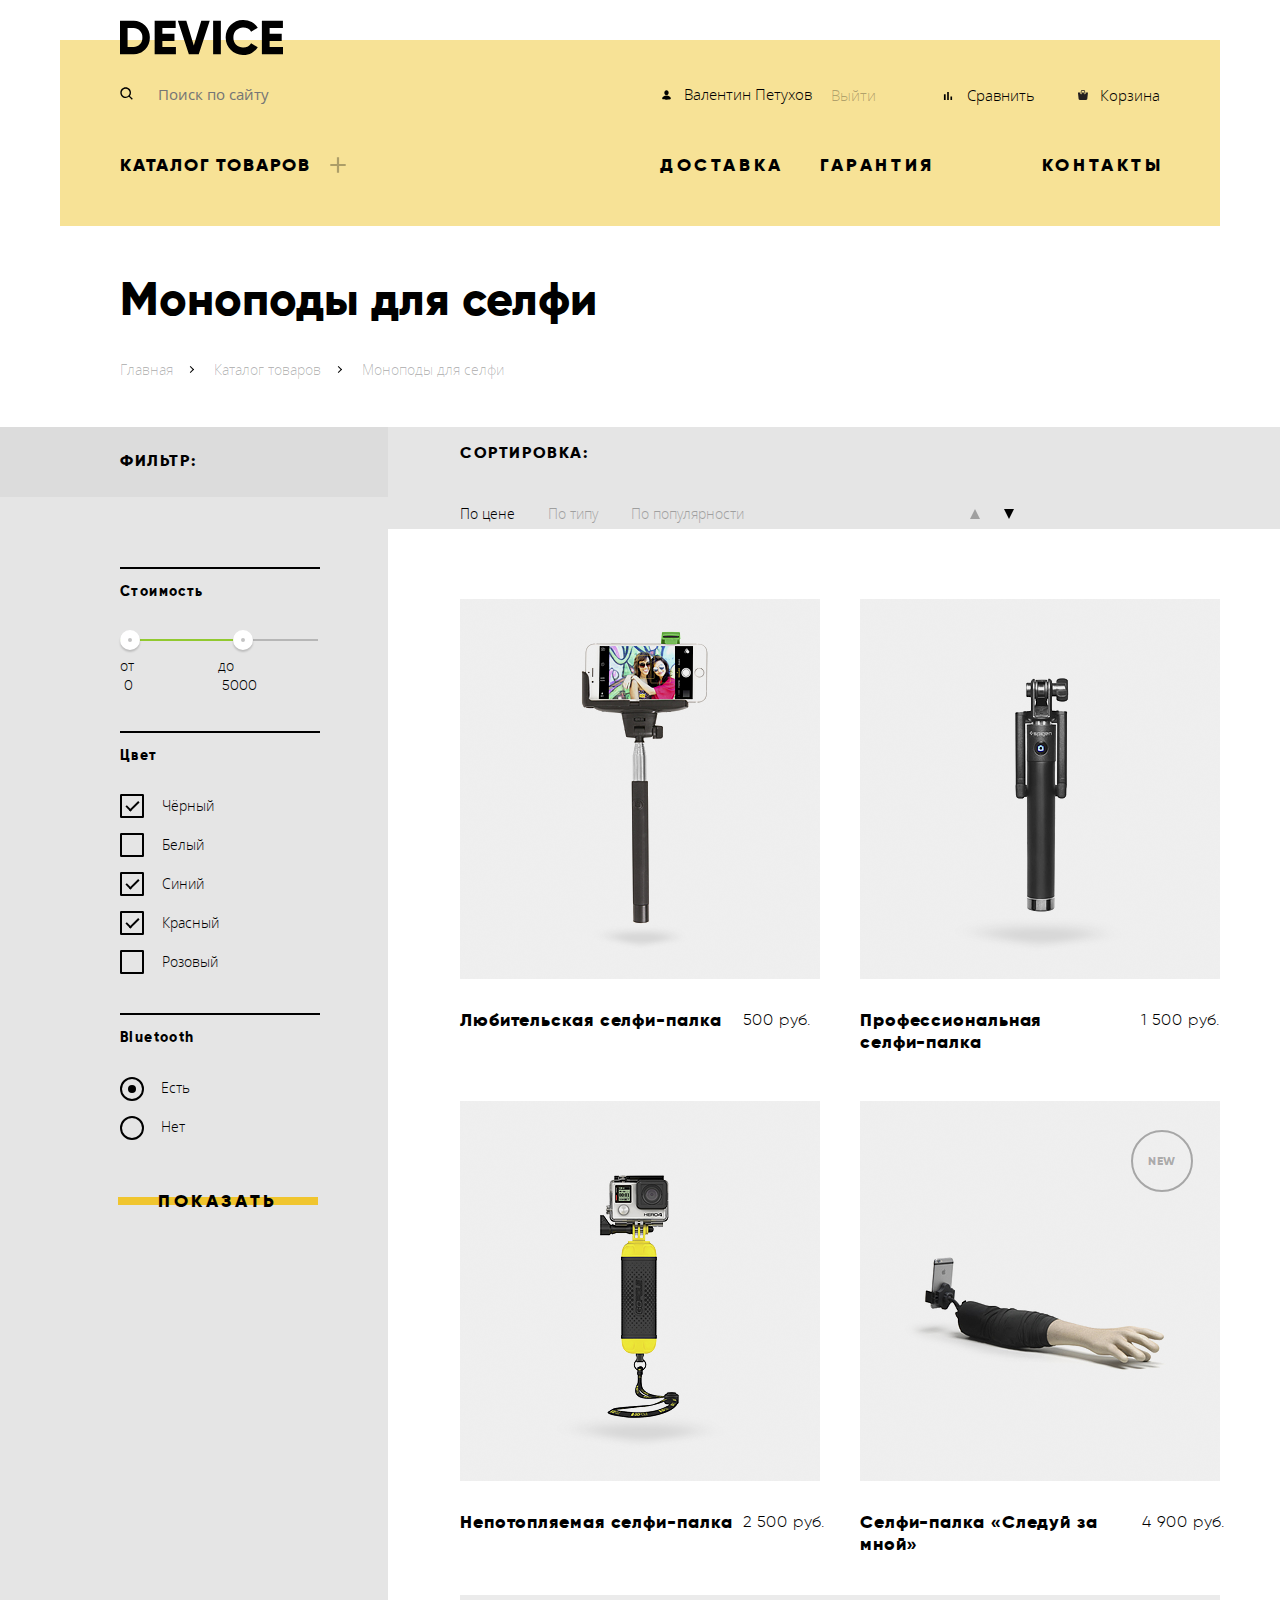
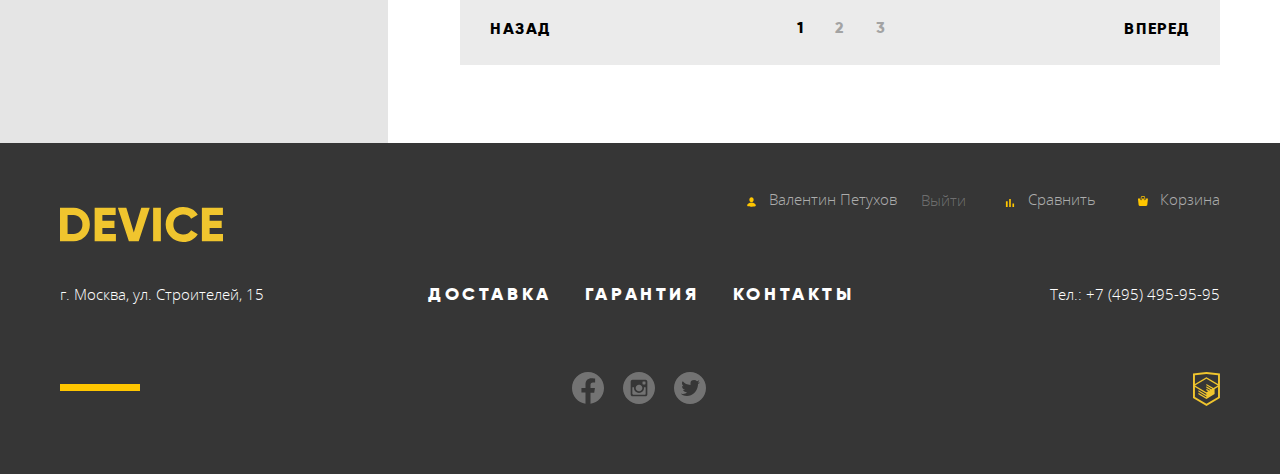
==== commit 750da914: "minify_added n bugFix" ====
--- a/catalog.html
+++ b/catalog.html
@@ -4,7 +4,7 @@
     <meta charset="utf-8">
     <title>HTML Academy: Девайс</title>
     <link href="css/normalize.css" rel="stylesheet">
-    <link href="css/style.css" rel="stylesheet">
+    <link href="css/style_minify.css" rel="stylesheet">
   </head>
   <body class="inner-page">
     <header class="main-header">
@@ -12,7 +12,7 @@
         <a href="index.html" class="logo header-logo" aria-label="на главную"><img src="img/content/DEVICE.svg" width="163" height="35" alt="DEVICE"></a>
         <ul class="user-nav-header header-nav">
           <li><form class="search-form" action="https://echo.htmlacademy.ru/courses" method="get">
-            <label class="search-label" for="search-input-field"><img src="../img/icon/icons/search_icon.svg" width="13" height="13" alt="Поиск"></label>
+            <label class="search-label" for="search-input-field"><img src="img/icon/icons/search_icon.svg" width="13" height="13" alt="Поиск"></label>
             <input id="search-input-field" class="search-input" type="search" aria-label="Поиск по сайту" placeholder="Поиск по сайту">
             <button class="search-button" type="submit">найти</button>
             <div class="border-bottom"></div>
@@ -27,14 +27,14 @@
         <ul class="site-nav-header header-nav">
           <li class="catalog-wrapper">
             <a class="catalog-link" href="catalog.html">каталог товаров</a>
-            <div class="catalog-submenu">
-            <a href="javascript:void(0);">Виртуальная реальность</a>
-            <a>Моноподы для селфи</a>
-            <a href="javascript:void(0);">Экшн-камеры</a>
-            <a href="javascript:void(0);">Фитнес-браслеты</a>
-            <a href="javascript:void(0);">Умные часы</a>
-            <a href="javascript:void(0);">Квадрокоптер</a>
-          </div>
+            <ul class="catalog-submenu">
+              <li><a href="javascript:void(0);">Виртуальная реальность</a></li>
+              <li><a>Моноподы для селфи</a></li>
+              <li><a href="javascript:void(0);">Экшн-камеры</a></li>
+              <li><a href="javascript:void(0);">Фитнес-браслеты</a></li>
+              <li><a href="javascript:void(0);">Умные часы</a></li>
+              <li><a href="javascript:void(0);">Квадрокоптер</a></li>
+            </ul>
           </li>
           <li><a href="javascript:void(0);">доставка</a></li>
           <li><a href="javascript:void(0);">гарантия</a></li>
@@ -69,8 +69,8 @@
                 </div>
               </div>
               <div class="price-controls-inputs">
-                <label>от<input type="number" name="start-price" value="0"></label>
-                <label>до<input type="number" name="end-price" value="5000"></label>
+                <label>от<input type="number" name="start-price" value="0" step="500"></label>
+                <label>до<input type="number" name="end-price" value="5000" step="500"></label>
               </div>
             </div>
           </fieldset>
@@ -180,6 +180,6 @@
         <a class="other-socials" href="https://up.htmlacademy.ru/htmlcss/28" aria-label="логотип HTML academy" title="Сделано в HTML Academy"><img src="img/icon/icons/academy_logo.svg" alt="HTML Academy" width="27" height="34"></a>
       </div>
     </footer>
-    <script src="js/script.js"></script>
+    <script src="js/script_minify.js"></script>
   </body>
 </html>
--- a/css/style_minify.css
+++ b/css/style_minify.css
@@ -0,0 +1,16 @@
+
+Source
+.foo { color: #ff0000; }
+.bar { color: rgba(255, 0, 0, 1); }
+Result
+Source map
+Restructure
+Beautify
+@-webkit-keyframes bounce{0%{transform:translate(-50%,-2000px)}70%{transform:translate(-50%,30px)}90%{transform:translate(-50%,-10px)}to{transform:translate(-50%,0)}}@keyframes bounce{0%{transform:translate(-50%,-2000px)}70%{transform:translate(-50%,30px)}90%{transform:translate(-50%,-10px)}to{transform:translate(-50%,0)}}@-webkit-keyframes shake{0%,to{transform:translateX(-50%)}10%,30%,50%,70%,90%{transform:translateX(-50.5%)}20%,40%,60%,80%{transform:translateX(-49.5%)}}@keyframes shake{0%,to{transform:translateX(-50%)}10%,30%,50%,70%,90%{transform:translateX(-50.5%)}20%,40%,60%,80%{transform:translateX(-49.5%)}}@-webkit-keyframes shake_2{0%,to{transform:translateX(0)}10%,30%,50%,70%,90%{transform:translateX(.7%)}20%,40%,60%,80%{transform:translateX(-.7%)}}@keyframes shake_2{0%,to{transform:translateX(0)}10%,30%,50%,70%,90%{transform:translateX(.7%)}20%,40%,60%,80%{transform:translateX(-.7%)}}@-webkit-keyframes envelope{0%{transform:translateX(-50%) translateY(500px)}13%,40%{transform:translateX(-50%) translateY(-580px)}47%,51%{transform:translateX(-50%) translateY(-580px);margin-left:0}70%,90%{margin-left:0}}@keyframes envelope{0%{transform:translateX(-50%) translateY(500px)}13%,40%{transform:translateX(-50%) translateY(-580px)}47%,51%{transform:translateX(-50%) translateY(-580px);margin-left:0}70%,90%{margin-left:0}}@-webkit-keyframes envelope-closing-1{0%{transform:translateX(-50%) translateY(500px)}13%,40%{transform:translateX(-50%) translateY(-580px)}20%{height:343px}27%,to{height:0}47%,51%{transform:translateX(-50%) translateY(-580px);margin-left:0}70%,90%{margin-left:0}}@keyframes envelope-closing-1{0%{transform:translateX(-50%) translateY(500px)}13%,40%{transform:translateX(-50%) translateY(-580px)}20%{height:343px}27%,to{height:0}47%,51%{transform:translateX(-50%) translateY(-580px);margin-left:0}70%,90%{margin-left:0}}@-webkit-keyframes envelope-closing-2{0%{transform:translateX(-50%) translateY(500px);height:0}13%,40%{transform:translateX(-50%) translateY(-580px)}20%{height:0}28%,to{height:373px}47%,51%{transform:translateX(-50%) translateY(-580px);margin-left:0}70%,to{margin-left:0}}@keyframes envelope-closing-2{0%{transform:translateX(-50%) translateY(500px);height:0}13%,40%{transform:translateX(-50%) translateY(-580px)}20%{height:0}28%,to{height:373px}47%,51%{transform:translateX(-50%) translateY(-580px);margin-left:0}70%,to{margin-left:0}}@-webkit-keyframes feedback-sent{0%,47%,8%,to{transform:translateX(-50%) translateY(0)}17%{transform:translateX(-50%) translateY(-470px)}40%{transform:translateX(-50%) translateY(100px)}47%,51%{margin-left:0}70%{margin-left:-300px}90%{margin-left:3000px}}@keyframes feedback-sent{0%,47%,8%,to{transform:translateX(-50%) translateY(0)}17%{transform:translateX(-50%) translateY(-470px)}40%{transform:translateX(-50%) translateY(100px)}47%,51%{margin-left:0}70%{margin-left:-300px}90%{margin-left:3000px}}html{height:100%}a,body{color:var(--basic-black)}body{font-family:"Gilroy","Arial",sans-serif;font-weight:800;font-size:18px;line-height:22px;background-color:var(--basic-white);min-width:1180px;min-height:100%;margin:0;padding:0;display:grid;grid-template:". header ." -webkit-min-content "main main main" 1fr "footer footer footer" -webkit-min-content/1fr 1180px 1fr;grid-template:". header ." min-content "main main main" 1fr "footer footer footer" min-content/1fr 1180px 1fr}a{text-decoration:none}img{max-width:100%;height:auto}.no-word-break{white-space:nowrap}@font-face{font-family:"Gilroy";font-weight:300;src:local("GilroyLight"),url(../fonts/gilroylight.woff2) format("woff2"),url(../fonts/gilroylight.woff) format("woff")}@font-face{font-family:"Gilroy";font-weight:800;src:local("GilroyExtraBold"),url(../fonts/gilroyextrabold.woff2) format("woff2"),url(../fonts/gilroyextrabold.woff) format("woff")}@font-face{font-family:"Open Sans";font-weight:300;src:local("OpenSanslight"),url(../fonts/opensanslight.woff2) format("woff2"),url(../fonts/opensanslight.woff) format("woff")}@font-face{font-family:"Open Sans";font-weight:400;src:local("OpenSans"),url(../fonts/opensans.woff2) format("woff2"),url(../fonts/opensans.woff) format("woff")}.visually-hidden{position:absolute;width:1px;height:1px;margin:-1px;border:0;padding:0;clip:rect(0 0 0 0);overflow:hidden}:root{--black-10percent: rgba(0,0,0,.1);--black-15percent: rgba(0,0,0,.15);--black-18percent: rgba(0,0,0,.18);--black-30percent: rgba(0,0,0,.3);--black-40percent: rgba(0,0,0,.4);--black-60percent: rgba(0,0,0,.6);--basic-black: #000;--dark-grey: #363636;--basic-grey: #464646;--basic-grey-2: #DCDCDC;--basic-grey-3: #a8a8a8;--basic-grey-4: #a6a6a6;--basic-grey-5: #c4c4c4;--half-light-grey: #7E7E7E;--light-grey: #E5E5E5;--light-grey-2: #B1B1B1;--light-grey-3: #EBEBEB;--light-grey-4: #D9D9D9;--light-grey-5: #b6b6b6;--light-grey-6: #f2f2f2;--light-grey-7: #eaeaea;--basic-white: #FFF;--white-30percent: rgba(255, 255, 255, .3);--white-60percent: rgba(255, 255, 255, .6);--basic-beige: #F7E296;--dark-yellow: #F0C52E;--hue-yellow: #FFC600;--basic-green: #91C92F;--basic-pink: #F6DADA}h1,h2,h3{margin:0}.main-header{-ms-grid-row:1;-ms-grid-column:2;grid-area:header;margin:40px 10px 0}.main-footer,main{-ms-grid-column:1;-ms-grid-column-span:3}main{-ms-grid-row:2;grid-area:main;margin:0}.main-footer{-ms-grid-row:3;grid-area:footer}.nav-section-header{width:1160px;min-height:300px;position:relative;box-sizing:border-box;padding:44px 60px 0}.inner-page .nav-section-header{min-height:186px}.logo.header-logo{position:absolute;top:-20px;left:60px}.user-nav-header{display:grid;grid-template:"search account compare cart" minmax(70px,auto)/540px 280px 120px 100px}.site-nav-header li:last-child,.user-nav-header li:last-child{justify-self:end}.search-form{position:relative;bottom:15px}.profile-related a,.profile-related button,.profile-related form,.profile-related span{display:inline-block;vertical-align:top}.site-nav-header{display:grid;grid-template:"catalog delivery guarantee contacts" minmax(40px,auto)/540px 160px 1fr 1fr}.catalog-submenu{grid-template:repeat(3,36px)/repeat(3,-webkit-max-content);grid-template:repeat(3,36px)/repeat(3,max-content);-moz-column-gap:67px;column-gap:67px;grid-auto-flow:column;text-transform:none}.catalog-submenu li:last-child{grid-area:1/3}.main-footer{box-sizing:border-box;position:relative;padding-top:46px;padding-bottom:63px;display:grid;grid-template:". logo . user-nav user-nav ." minmax(20px,auto) ". . . . . ." 77px ". address site-nav site-nav tel ." ". . . . . ." 55px ". . socials socials socials ."/1fr 260px 400px 300px 200px 1fr}.site-nav-footer,.user-nav-footer{-ms-grid-column-span:2;display:flex}.site-nav-footer{-ms-grid-row:3;-ms-grid-column:3;grid-area:site-nav;justify-content:space-between;margin:0 169px 0 108px}.site-nav-footer a{margin-top:-5px}.main-footer p{align-self:start;position:relative;top:-4px}.user-nav-footer{-ms-grid-row:1;-ms-grid-column:4;grid-area:user-nav;justify-content:end}.main-footer .phone-number{-ms-grid-row:3;-ms-grid-column:5;grid-area:tel;justify-self:end;margin-top:0}.main-footer .physical-address{-ms-grid-row:3;-ms-grid-column:2;grid-area:address;margin-top:0}.main-footer .logo{-ms-grid-row:1;-ms-grid-column:2;grid-area:logo;position:absolute;top:18px}.user-nav-footer a{margin-left:40px}.main-footer .socials-wrapper{-ms-grid-row:5;-ms-grid-column:3;-ms-grid-column-span:3;grid-area:socials;display:flex;justify-content:flex-end;align-items:start;margin-top:-6px}.socials-wrapper>a:last-child{margin-left:480px}.main-page{display:grid;grid-template:". slider slider ." ". catalog catalog ." "features features features features" ". partners partners ." ". about_us contacts ."/1fr 580px 580px 1fr;margin-bottom:77px}.ad-slider-section{-ms-grid-row:1;-ms-grid-column:2;-ms-grid-column-span:2;grid-area:slider}.extra-catalog-section,.features{-ms-grid-row:1;-ms-grid-column:1;grid-area:catalog}.main-page>.extra-catalog-section{-ms-grid-row:2;-ms-grid-column:2;-ms-grid-column-span:2}.features{-ms-grid-row:3;-ms-grid-column-span:4;grid-area:features}.partners-section{-ms-grid-row:4;-ms-grid-column:2;-ms-grid-column-span:2;grid-area:partners}.about-us-section{-ms-grid-row:5;-ms-grid-column:2;grid-area:about_us}.contacts-section{-ms-grid-row:1;-ms-grid-column:4;grid-area:contacts}.main-page>.contacts-section{-ms-grid-row:5;-ms-grid-column:3}.about-us-section{padding-right:85px}.about-us-list{padding:50px 20px 0 0;margin:0;display:flex;flex-direction:column}.about-us-list>li:not(:last-child){padding-bottom:40px}.about-us-list>li:last-child{padding-bottom:70px}.transport-partners{padding:60px 0 0;display:flex;flex-direction:column}.transport-partners>li:not(:last-child){padding-bottom:14px}.transport-partners>li{padding:0}.contacts-section{padding-left:20px}.contacts-section p{margin:50px 0 40px}.contacts-section .feedback-button{margin-top:71px;padding-left:11px}.partners-list{list-style:none;padding:0;margin:0 0 85px;display:flex;justify-content:space-between;flex-wrap:wrap}.partners-list a{-webkit-filter:grayscale(100%);filter:grayscale(100%);opacity:.19;transition-duration:.3s}.partners-list a:focus,.partners-list a:hover{-webkit-filter:grayscale(0%);filter:grayscale(0%);opacity:1;transition-duration:.2s}.features{display:grid;grid-template:". feat_list . feat_desc ."/1fr 300px 100px 760px 1fr;background-image:linear-gradient(transparent 20px,20px,var(--light-grey));min-height:239px;padding-bottom:68px;margin-bottom:90px}.features-description,.features-names{-ms-grid-row:1;margin:0;padding:0;position:relative}.features-names{-ms-grid-column:2;grid-area:feat_list;list-style:none}.features-description{-ms-grid-column:4;grid-area:feat_desc}.features-description h3{display:inline-block;vertical-align:top;font-size:47px;line-height:58px;letter-spacing:.2em;margin-top:-9px;margin-bottom:40px}.features-names button{font-family:"Gilroy","Arial",sans-serif;font-weight:800;font-size:18px;line-height:22px;letter-spacing:.2em;text-transform:uppercase;text-align:center;padding-left:12px;margin-bottom:21px;border:0;width:160px;height:40px;background:linear-gradient(transparent 40%,40%,var(--dark-yellow) 50%,60%,transparent 60%);position:relative;z-index:0;transition-duration:.15s;transition-property:background}.features-names button:not(.current-button):focus,.features-names button:not(.current-button):hover{background-color:var(--dark-yellow);transition-duration:.2s}.features-names .current-button,.features-names button:not(.current-button):active{background:0 0;background-color:var(--basic-black);color:var(--basic-beige)}.features-names .current-button::before,.features-names button:active::before{width:280px;height:40px;position:absolute;content:"";padding-left:0;margin-left:0;left:0;top:0;background-color:var(--basic-black);z-index:-1}.features-names::before{content:"";width:7px;height:320px;background-color:var(--basic-black);position:absolute;top:-80px;left:277px}.features-description p{font-family:"Open Sans","Tahoma",sans-serif;font-style:normal;font-weight:300;font-size:15px;line-height:28px;letter-spacing:.1em;padding-right:190px;margin:0}.guarantee-info p{line-height:30px}.features-description li{vertical-align:top;display:none}.credit-info::after,.delivery-info::after,.guarantee-info::after{content:"";position:absolute;width:156px;height:188px;background-repeat:no-repeat;background-image:url(../img/icon/features_slider_illustrations/credit_guy.svg);top:-32px;right:8px}.delivery-info::after,.guarantee-info::after{width:136px;height:164px;background-image:url(../img/icon/features_slider_illustrations/delivery_guy.svg);top:-9px;right:2px}.guarantee-info::after{width:171px;height:195px;background-image:url(../img/icon/features_slider_illustrations/guarantee_icon.svg);top:-27px;right:-16px}.features-description .current-info{display:block}.extra-catalog-section{margin-bottom:163px}.extra-catalog{display:flex;flex-wrap:wrap;justify-content:space-between;list-style:none;margin:0 -10px;padding:0 0 0 1px}.extra-catalog li{display:block;flex-basis:160px;margin:277px 10px 0}.extra-catalog a{font-size:18px;line-height:22px;letter-spacing:.05em;position:relative}.extra-catalog .tracker-link{letter-spacing:inherit}.VR-link::before{background-image:url(../img/icon/icons/products_categories_icons/VR_icon.svg);background-position:center 52px;left:-1px}.VR-link::before,.cam-link::before,.monopod-link::before,.tracker-link::before{content:"";position:absolute;width:160px;height:160px;background-repeat:no-repeat;background-color:transparent;top:-198px}.monopod-link::before{background-image:url(../img/icon/icons/products_categories_icons/monopod_icon.svg);background-position:center 26px}.cam-link::before,.tracker-link::before{background-image:url(../img/icon/icons/products_categories_icons/cam_icon.svg);background-position:calc(50% - 1px) 36px}.tracker-link::before{background-image:url(../img/icon/icons/products_categories_icons/tracker_icon.svg);background-position:calc(50% + 1px) center}.quadcopter-link::before,.watches-link::before{background-position:center;background-color:transparent}.watches-link::before{content:"";position:absolute;background-image:url(../img/icon/icons/products_categories_icons/watch_icon.svg);width:160px;height:160px;background-repeat:no-repeat;top:-198px}.quadcopter-link::before{background-image:url(../img/icon/icons/products_categories_icons/quadrocopter_icon.svg)}.extra-catalog a::before{z-index:1}.extra-catalog a::after,.quadcopter-link::before{content:"";position:absolute;width:160px;height:160px;background-repeat:no-repeat;top:-198px}.extra-catalog a::after{background-position:center 52px;background-color:var(--basic-beige);left:-1px;transition:background-color .2s ease}.extra-catalog a:active::after,.extra-catalog a:focus::after,.extra-catalog a:hover::after{background-color:var(--dark-yellow);transition:background-color .2s ease}.extra-catalog a:active::before{opacity:.3}.extra-catalog a:active{color:var(--light-grey-2)}.ad-slider-section{margin-top:-150px;position:relative;min-height:546px}.slides .slide{display:grid;margin-right:60px;grid-template:"img head" "img head" "img desc" "img button" "img details"/1fr 500px}.slide-pic,.slide-tag-line{-ms-grid-row:1;-ms-grid-row-span:5;-ms-grid-column:1;grid-area:img;position:relative}.slide-tag-line{-ms-grid-row-span:2;-ms-grid-column:2;grid-area:head;z-index:1;font-size:47px;line-height:58px}.slide .slide-desc{-ms-grid-row:3;-ms-grid-column:2;grid-area:desc}.slide .more-info-link{-ms-grid-row:4;-ms-grid-column:2;grid-area:button}.slide .characteristics{-ms-grid-row:5;-ms-grid-column:2;grid-area:details}.slides .slide-tag-line{padding-top:96px;margin-bottom:27px}.slide p{font-family:"Open Sans","Tahoma",sans-serif;font-weight:300;font-size:15px;line-height:20px;margin:0 0 51px}.slide-1 p:first-of-type{margin-bottom:0}.button-style1.more-info-link{width:220px;margin-bottom:52px}.characteristics{list-style:none;margin:0;padding:0;display:flex;flex-direction:column;flex-wrap:wrap;height:90px}.characteristics li:nth-child(odd){font-weight:300;font-size:36px;line-height:42px;letter-spacing:.1em;margin-bottom:14px}.characteristics li:nth-child(even){font-weight:300;font-size:13px;line-height:15px;letter-spacing:.1em}.slides .slide{position:relative}.slide::before{content:"";position:absolute;z-index:1;right:-13px;top:-14px;font-size:179px;line-height:219px;text-transform:uppercase;color:var(--basic-white)}.slie-tag-line{posiion:relative}.slide-tag-line::before{content:"";z-index:1;position:absolute;top:37px;left:0;background-color:var(--basic-white);width:100px;height:7px}.slide-1 .slide-pic{left:49px;top:3px}.slide-1::before{content:"01"}.slide-1 li:nth-child(6){padding-left:4px}.slide-1 li{padding-right:62px}.slide-2 .slide-pic{top:30px;left:76px}.slide-2 .slide-tag-line{padding-right:100px}.slide-2 p,.slide-3 p{padding-right:50px}.slide-2::before{content:"02";right:-6px;top:-13px}.slide-3 .slide-pic{top:86px;left:-10px}.slide-3::before{content:"03";right:-7px;top:-13px}.slide-3 li{padding-right:26px}.slide-3 .characteristics{align-content:start}.slider-controls{display:flex;justify-content:space-between;position:absolute;list-style:none;width:72px;right:88px;top:332px}.slider-controls button{cursor:pointer;position:relative;width:12px;height:12px;padding:0;border-radius:50%;z-index:1;background-color:transparent;border:1px #000 solid}.slider-controls button:focus,.slider-controls button:hover{box-shadow:0 0 0 5px var(--dark-yellow);transition:box-shadow .35s cubic-bezier(.6,3,.7,.1)}.slider-controls button:active{opacity:.8;transition:opacity .35s cubic-bezier(.6,3,.7,.1)}.slider-controls .current-button::before{content:"";position:absolute;height:4px;width:4px;border-radius:50%;background-color:transparent;border:1px var(--basic-black) solid;left:50%;top:50%;transform:translate(-50%,-50%)}.slides .slide{display:none}.slides .current-slide{display:grid}.about-us-section h2,.contacts-section h2{font-size:47px;letter-spacing:.2em;line-height:58px;margin-top:57px;position:relative;height:48px}.about-us-section h2::before,.contacts-section h2::before{content:"";width:80px;height:7px;background:var(--basic-black);position:absolute;top:-57px}.contacts-section p{font-family:"Open Sans","Tahoma",sans-serif;font-weight:300;font-size:15px;line-height:28px}button.map-unfold{border:0;margin:0;padding:0;line-height:0;cursor:pointer}.feedback-button{display:inline-block;vertical-align:top;box-sizing:border-box;padding-top:9px;padding-right:8px;text-align:center;font-family:"Gilroy","Arial",sans-serif;font-weight:800;font-size:18px;line-height:22px;letter-spacing:.2em;text-transform:uppercase;border:0;width:260px;height:40px;background:linear-gradient(transparent 40%,40%,var(--dark-yellow) 50%,60%,transparent 60%)}.button-animate1:focus,.button-animate1:hover,.button-style1:focus,.button-style1:hover,.feedback-button:focus,.feedback-button:hover{background-color:var(--dark-yellow);transition-duration:.2s}.button-style1:active,.feedback-button:active{background-color:var(--dark-yellow);color:var(--black-30percent)}.button-style1{display:inline-block;vertical-align:top;box-sizing:border-box;padding-top:9px;padding-left:7px;text-align:center;font-family:"Gilroy","Arial",sans-serif;font-weight:800;font-size:18px;line-height:22px;letter-spacing:.2em;text-transform:uppercase;color:var(--basic-black);width:260px;height:40px;background:linear-gradient(transparent 40%,40%,var(--dark-yellow) 50%,60%,transparent 60%)}.about-us-list,.transport-partners{font-family:"Open Sans","Tahoma",sans-serif;font-weight:300;font-size:15px;line-height:28px;color:var(--basic-black);list-style:none}.transport-partners{font-family:"Gilroy","Arial",sans-serif;font-weight:800;font-size:16px}.transport-partners li{padding-left:33px;position:relative}.transport-partners li::before{content:"";background-color:transparent;border:2px solid var(--light-grey);border-radius:50%;position:absolute;top:8px;left:0;width:8px;height:8px;box-sizing:border-box}.transport-partners li:last-child::before{top:12px}.transport-partners a:focus,.transport-partners a:hover{opacity:.8}.transport-partners a:active{opacity:.6}main.main-monopod{display:grid;position:relative;grid-template:". breadcrumbs breadcrumbs ." "grey filter sort grey2" "grey filter products ." "grey filter pages ."/1fr 328px 832px 1fr}.main-monopod .breadcrumbs-section{-ms-grid-row:1;-ms-grid-column:2;-ms-grid-column-span:2;grid-area:breadcrumbs}.main-monopod .filter-section{-ms-grid-row:2;-ms-grid-row-span:3;-ms-grid-column:2;grid-area:filter}.main-monopod .sort-section{-ms-grid-row:2;-ms-grid-column:3;grid-area:sort;padding-left:72px}.main-monopod .products-display-section{-ms-grid-row:3;-ms-grid-column:3;grid-area:products;margin-left:72px}.main-monopod .pagination-container{-ms-grid-row:4;-ms-grid-column:3;grid-area:pages;margin-left:72px}.main-monopod::after,.main-monopod::before{-ms-grid-row:2;content:"";position:absolute;top:0;left:0;width:100%;height:100%}.main-monopod::before{-ms-grid-row-span:3;-ms-grid-column:1;grid-area:grey;background-image:linear-gradient(var(--basic-grey-2) 70px,70px,var(--light-grey))}.main-monopod::after{-ms-grid-column:4;grid-area:grey2;background:var(--light-grey)}.breadcrumbs-section{margin-top:44px;margin-left:60px}.breadcrumbs-section .breadcrumbs{margin-top:30px;margin-bottom:47px;padding:0;display:flex}.breadcrumbs li{margin-right:41px;position:relative}.breadcrumbs a:not(.current-page)::after{content:"";position:absolute;width:4px;height:4px;background:0 0;border-right:1px solid var(--basic-black);border-bottom:1px solid var(--basic-black);transform:rotate(-45deg);top:9px;right:-20px}.breadcrumbs li:nth-child(2)::after{right:-23px}.breadcrumbs .current-page{cursor:default}.filter-section{padding-right:68px;padding-left:58px;background-image:linear-gradient(var(--basic-grey-2) 70px,70px,var(--light-grey))}.sort-section{background-color:var(--light-grey);min-height:70px}.sort-section p{font-size:16px;line-height:20px;letter-spacing:.1em;text-transform:uppercase;display:inline-block;vertical-align:middle;margin-right:69px}.sort-form{display:inline-flex;justify-content:space-between;width:559px}.sort-form fieldset{border:0;margin:0;padding:23px 0 0;box-sizing:border-box}.sort-form button{background-color:transparent;border:0;padding:0;margin:0;font-family:"Open Sans","Tahoma",sans-serif;font-weight:300;font-size:14px;line-height:19px;cursor:pointer;opacity:.3}.sort-form button:focus,.sort-form button:hover{opacity:.6}.sort-form .current-button,.sort-form button:active{opacity:1}.sort-form .current-button:hover{opacity:1;cursor:default}button.sort-option-button{margin-right:28px}button.sort-order-button{width:0;height:0;border:5px var(--basic-black) solid;border-color:transparent;border-bottom:10px solid var(--basic-black);margin-left:19px}button.sort-order-button:first-child{position:relative;top:-10px}button.sort-order-button:last-child{border-color:transparent;border-top:10px solid var(--basic-black)}fieldset.sort-ascending{padding-right:5px}.products-display{display:grid;margin:70px 0 40px;padding-left:0;grid-template:repeat(2,1fr)/repeat(2,1fr);row-gap:48px;-moz-column-gap:40px;column-gap:40px;justify-content:left}.products-display h3{display:inline-block;vertical-align:top;width:275px}.products-display .product-price{display:inline-block;vertical-align:top;margin:0;padding:0}.product-item{display:flex;flex-wrap:wrap;justify-content:space-between;align-items:start;align-content:start}.product-item img{margin-bottom:30px;position:relative}.product-price{position:relative;top:2px}.product-item:first-child .product-price{left:-9px}.product-item:nth-child(3) .product-price,.product-item:nth-child(4) .product-price{left:5px}.newProduct::after{height:62px;width:62px;box-sizing:border-box;border-radius:50%;border:2px solid var(--black-30percent);background-color:transparent;content:"NEW";font-family:"Gilroy","Arial",sans-serif;font-weight:800;color:var(--black-30percent);display:flex;align-items:center;justify-content:center;position:absolute;top:29px;right:27px;font-size:12px;line-height:15px;pointer-events:none}.pagination-container{background-color:var(--light-grey-3);margin-bottom:78px;display:flex;justify-content:space-between}.pagination-container .pages-list{list-style:none;padding:0;display:flex;margin:0;justify-content:space-between;position:relative;left:4px;top:-1px}.pagination-container a{font-weight:800;font-size:16px;line-height:20px;letter-spacing:.1em;text-transform:uppercase;position:relative;display:inline-block;vertical-align:middle;height:46px;padding-top:24px;cursor:pointer}.pagination-container>a{padding-right:30px;padding-left:30px}.pagination-container>a:not([href]){cursor:default}.pagination-container>a[href]:focus,.pagination-container>a[href]:hover{background-color:var(--light-grey-4);transition-duration:.07s}.pagination-container>a[href]:active{color:var(--basic-grey-3)}.pages-list li{margin:0 15px;opacity:.3;transition-duration:.1s}.pages-list a:focus,.pages-list li:not(.current-page-number):hover{opacity:.6}.pages-list li:not(.current-page-number):active{opacity:1}.pages-list .current-page-number{opacity:1}.current-page-number a{cursor:default}.catalog-submenu{list-style:none;margin:0;position:absolute;width:1160px;height:auto;background-color:var(--basic-beige);top:154px;left:0;box-sizing:border-box;padding:12px 60px 26px;z-index:-2;opacity:0;display:grid}.catalog-link:active+.catalog-submenu,.catalog-link:focus+.catalog-submenu,.catalog-submenu:active,.catalog-submenu:focus,.catalog-submenu:hover,.catalog-wrapper:focus-within .catalog-submenu,.catalog-wrapper:hover .catalog-submenu{z-index:1;opacity:1}.catalog-submenu::before{content:"";position:absolute;background-color:transparent;width:100%;height:20px;left:0;top:-20px}.nav-section-header{background-color:var(--basic-beige)}.nav-section-header a[href]:focus,.nav-section-header a[href]:hover{color:var(--black-60percent);transition:.2s}.nav-section-header a[href]:active{color:var(--black-30percent)}.site-nav-footer>a,.site-nav-header li{font-size:18px;line-height:22px;text-transform:uppercase;letter-spacing:.2em;margin-right:-.2em;color:var(--basic-black)}.site-nav-header li:first-child{letter-spacing:.1em}.catalog-submenu a{color:var(--basic-black);letter-spacing:0;text-transform:none}.catalog-submenu a,.user-nav-footer a{font-family:"Open Sans","Tahoma",sans-serif;font-weight:300;font-size:15px;line-height:20px}.user-nav-header a{font-weight:300;color:var(--basic-black)}.site-nav-header,.socials,.user-nav-header{list-style:none;padding:0;margin:0}.user-nav-header button{color:var(--black-30percent)}.user-nav-footer button,.user-nav-header a,.user-nav-header button{font-family:"Open Sans","Tahoma",sans-serif;font-size:15px;line-height:20px}.user-nav-footer button,.user-nav-header button{font-weight:200;background-color:transparent;border:0}.header-nav .sign-out:focus,.header-nav .sign-out:hover{color:var(--black-60percent)}.header-nav .sign-out:active{color:var(--basic-black)}.logo[href] img:hover,.logo[href]:focus{opacity:.6}.logo[href] img:active{opacity:.3}.search-error{-webkit-animation:shake_2 .35s;animation:shake_2 .35s}.search-form input{font-family:"Open Sans","Tahoma",sans-serif;position:relative;font-size:15px;font-weight:20px;color:var(--black-30percent);background-color:transparent;width:332px;padding:0 5px 15px 20px;margin-right:0;border:0 solid}.search-form input:hover{color:var(--black-60percent)}.search-form input:active,.search-form input:focus{color:var(--basic-black);outline:0}.search-form button{font-family:"Open Sans","Tahoma",sans-serif;font-weight:300;font-size:15px;line-height:20px;text-transform:uppercase;color:var(--basic-black);background-color:transparent;border:0;box-shadow:inset 0 0 0 2px var(--basic-black);padding:15px 17px;margin:0 0 0 5px;opacity:0;position:relative}.search-button:active~.border-bottom,.search-button:focus~.border-bottom,.search-input:active~.border-bottom,.search-input:active~button,.search-input:focus~.border-bottom,.search-input:focus~button,.search-label:active~.border-bottom,.search-label:focus~.border-bottom{opacity:1}.search-form button:hover{color:var(--basic-white);background-color:var(--basic-black)}.search-form button:focus{color:var(--basic-white);background-color:var(--basic-black);opacity:1}.search-form button:active{color:var(--white-30percent);background-color:var(--basic-black);opacity:1}.search-form .border-bottom{width:440px;height:2px;background-color:var(--basic-black);position:absolute;left:0;top:48px;opacity:0}.main-footer{background-color:var(--dark-grey)}.site-nav-footer{text-align:center}.site-nav-footer a{color:var(--basic-white);padding:0}.site-nav-footer a:focus,.site-nav-footer a:hover{color:var(--white-60percent)}.site-nav-footer a:active{color:var(--white-30percent)}.user-nav-footer a{color:var(--white-60percent)}.user-nav-footer a:focus,.user-nav-footer a:hover,.user-nav-footer button:focus,.user-nav-footer button:hover{color:var(--basic-white)}.user-nav-footer a:active,.user-nav-footer button,.user-nav-footer button:active{color:var(--white-30percent)}.main-footer p{font-family:"Open Sans","Tahoma",sans-serif;font-weight:300;font-size:15px;line-height:20px}.main-footer p,.phone-number a{color:var(--basic-white)}.phone-number a:focus,.phone-number a:hover{opacity:.6}.phone-number a:active{opacity:.3}.user-nav-footer a,.user-nav-header a{position:relative}a.footer-cart-link{display:inline-block;vertical-align:middle;margin-left:64px}a.footer-compare-link{margin-left:66px}.footer-logout-form{margin-right:-10px}.logged-in{margin-right:18px}.footer-cart-link::before,.footer-compare-link::before,.footer-login-link::before{content:"";background-image:url(../img/icon/icons/user_yellow_icon.svg);background-repeat:no-repeat;width:13px;height:14px;position:absolute;bottom:2px;left:-24px}.footer-cart-link::before,.footer-compare-link::before{background-image:url(../img/icon/icons/compare_yellow_icon.svg);bottom:1px;left:-25px}.footer-cart-link::before{background-image:url(../img/icon/icons/cart_yellow.svg);left:-22px}.header-login-link.logged-in{margin-right:8px}a.header-login-link{padding-left:24px}a.header-compare-link{margin-left:27px}.catalog-link::before,.header-cart-link::before,.header-compare-link::before,.header-login-link::before{content:"";background-image:url(../img/icon/icons/user_black_icon.svg);background-repeat:no-repeat;width:13px;height:14px;position:absolute;top:6px;left:2px}.catalog-link::before,.header-cart-link::before,.header-compare-link::before{background-image:url(../img/icon/icons/compare_black_icon.svg);left:-24px}.catalog-link::before,.header-cart-link::before{background-image:url(../img/icon/icons/cart_black.svg);top:5px;left:-22px}.catalog-link{position:relative}.catalog-link::before{background-image:url(../img/icon/icons/tech_icons/plus.svg);width:22px;height:22px;top:3px;left:210px;opacity:1}.cart-link:focus::before,.cart-link:hover::before,.compare-link:focus::before,.compare-link:hover::before,.login-link:focus::before,.login-link:hover::before{opacity:.6;transition:.2s}.cart-link:active::before,.compare-link:active::before,.login-link:active::before{opacity:.3}.socials{text-align:center}.socials img{margin-left:7px;margin-right:7px;opacity:.3}.other-socials:focus,.other-socials:hover,.socials a:focus,.socials a:hover{opacity:.6;transition:opacity .2s}.socials a:active{opacity:.1}.other-socials:active{opacity:.3}.physical-address{position:relative}.main-footer .physical-address::before{content:"";width:80px;height:7px;background:var(--hue-yellow);position:absolute;margin-top:100px;pointer-events:none}.inner-page h1{font-family:"Gilroy","Arial",sans-serif;font-weight:800;font-size:47px;line-height:58px;color:var(--basic-color)}.breadcrumbs li,ul.products-display{list-style:none}.breadcrumbs a{font-family:"Open Sans","Tahoma",sans-serif;font-weight:300;font-size:14px;line-height:19px;color:var(--black-30percent)}.breadcrumbs a:focus,.breadcrumbs a:hover{color:var(--black-60percent)}.breadcrumbs a:active{color:var(--black-10percent)}.filter-section fieldset{border:0;padding:0}.filter-section-label{font-size:16px;line-height:20px;letter-spacing:.1em;text-transform:uppercase;padding-top:8px;padding-bottom:96px;padding-left:2px}.bluetooth-range legend,.color-range legend,.price-range-filter legend{font-size:14px;line-height:17px;letter-spacing:.1em;color:var(--basic-black);cursor:default}input[disabled]+label{color:var(--basic-grey-4);cursor:default}.price-range-filter{margin-bottom:53px}.price-controls-inputs{display:flex;flex-direction:row;align-items:end}.price-controls-inputs input{font-family:"Gilroy","Arial",sans-serif;font-weight:300;font-size:14px;line-height:16px;background-color:transparent;border:0;-moz-appearance:textfield;width:50px;margin-left:2px;margin-right:29px}.price-range-slider{margin-top:39px;position:relative;margin-bottom:15px}.slider-full-bar{width:100%;height:2px;background:var(--light-grey-5)}.slider-progress-bar{background-color:var(--basic-green);width:63%;height:2px}.slider-start-point-bar{background-color:var(--light-grey-5);position:absolute;top:0;left:0;width:0%;height:2px}.toggle-wrapper{position:relative;width:180px}.price-range-slider .toggle{width:20px;height:20px;box-sizing:border-box;background-color:var(--basic-grey-5);border:8px solid var(--basic-white);border-radius:50%;box-shadow:0 2px 2px var(--black-18percent);cursor:pointer;position:absolute;top:-11px}.price-range-slider .toggle-min{left:0}.price-range-slider .toggle-max{left:63%}.bluetooth-range,.color-range{display:flex;flex-direction:column}.color-range{margin-bottom:38px;justify-content:flex-start}.bluetooth-range legend,.color-range legend{margin-bottom:32px}.color-input+label{display:inline-block;vertical-align:top;position:relative;margin-left:42px;margin-bottom:20px}.bluetooth-range{margin-bottom:25px}.bluetooth-range label{position:relative;margin-left:41px;margin-bottom:20px}.color-input+label::after,.color-input+label::before{content:"";position:absolute;background-color:transparent;box-sizing:border-box}.color-input+label::before{border:2px var(--basic-black) solid;border-radius:5%;left:-42px;top:-2px;width:24px;height:24px}.color-input+label::after{border-right:2px var(--basic-black) solid;border-bottom:2px var(--basic-black) solid;left:-33px;top:2px;width:7px;height:13px;transform:rotate(45deg);opacity:0}.bluetooth-radio+label::after,.bluetooth-radio+label::before{content:"";position:absolute;border-radius:50%;box-sizing:border-box}.bluetooth-radio+label::before{top:-1px;left:-41px;background-color:transparent;border:2px var(--basic-black) solid;width:24px;height:24px}.bluetooth-radio+label::after{top:7px;left:-33px;background-color:var(--basic-black);width:8px;height:8px;opacity:0}.input-states-set-1:focus+label::before,.input-states-set-1:hover+label::before{opacity:.6;cursor:pointer}.input-states-set-1:focus+label::before{outline:var(--half-light-grey) 2px dotted;outline-offset:4px}.input-states-set-1:active+label::after,.input-states-set-1:active+label::before{opacity:1}.input-states-set-1:disabled+label{color:var(--basic-grey-4)}.input-states-set-1:disabled+label::before{opacity:.25}.input-states-set-1:disabled:active+label::after{opacity:0}.input-states-set-1:checked+label::after{opacity:1}.input-states-set-1:checked:focus+label::after,.input-states-set-1:checked:focus+label::before,.input-states-set-1:checked:hover+label::after,.input-states-set-1:checked:hover+label::before{opacity:.6}.input-states-set-1:checked:active+label::before{opacity:1}.input-states-set-1:checked:active+label::after{opacity:0}.input-states-set-1:checked:disabled+label{color:var(--basic-grey-4)}.input-states-set-1:checked:disabled+label::after,.input-states-set-1:checked:disabled+label::before{opacity:.25}.bluetooth-range legend::before,.color-range legend::before,.price-range-filter legend::before{content:"";width:200px;height:2px;background:var(--basic-black);position:absolute;margin-top:-16px}.filter-form label{font-family:"Open Sans","Tahoma",sans-serif;font-weight:300;font-size:14px;line-height:19px;color:var(--basic-black);cursor:pointer}.filter-form button{font-family:"Gilroy","Arial",sans-serif;font-weight:800;font-size:18px;line-height:22px;letter-spacing:.2em;text-transform:uppercase;border:0;width:200px;height:40px;background:linear-gradient(transparent 40%,40%,var(--dark-yellow) 50%,60%,transparent 60%)}.filter-form button:focus,.filter-form button:hover{background-color:var(--dark-yellow)}.filter-form button:active{background-color:var(--dark-yellow);color:var(--black-30percent)}.products-display p,.products-display-section h3{font-family:"Gilroy","Arial",sans-serif;letter-spacing:.05em}.products-display-section h3{font-weight:800;font-size:18px;line-height:22px;color:var(--basic-black)}.products-display p{font-style:normal;font-weight:300;font-size:16px;line-height:18px}.product-item{position:relative}.overlay{position:absolute;left:50%;transform:translate(-50%,0);top:171px;z-index:-1}.overlay button{display:block;margin:0 auto 13px;cursor:pointer}button.add-to-cart{font-family:"Gilroy","Arial",sans-serif;font-weight:800;font-size:18px;line-height:22px;letter-spacing:.2em;text-transform:uppercase;border:0;width:200px;height:40px;background:linear-gradient(transparent 40%,40%,var(--dark-yellow) 50%,60%,transparent 60%)}.product-item:focus-within .overlay,.product-item:hover .overlay,button.add-to-cart:focus,button.add-to-cart:hover{z-index:0}button.add-to-cart:active{background-color:var(--dark-yellow);color:var(--black-30percent)}button.add-to-comparison{font-family:"Open Sans","Tahoma",sans-serif;font-weight:300;font-size:13px;line-height:18px;letter-spacing:.1em;color:var(--basic-black);background-color:transparent;border:0;opacity:.5}.close-button:focus::before,.close-button:hover::before,button.add-to-comparison:focus,button.add-to-comparison:hover{opacity:1}button.add-to-comparison:active{opacity:.2}.product-item:focus-within img,.product-item:hover img{opacity:.7}.modal-section{position:fixed;top:20%;left:50%;transform:translate(-50%);z-index:3;display:none;box-shadow:0 10px 16px var(--black-15percent)}.modal-section.popped{display:block;-webkit-animation:bounce .4s ease;animation:bounce .4s ease}.modal-section.error{-webkit-animation:shake .4s;animation:shake .4s}.modal-closing{transform:translateX(-200%);transition:transform cubic-bezier(.48,-.97,1,1) .3s}.modal-closing-2{transform:translate(-50%,-200%);transition:transform cubic-bezier(.48,-.7,1,1) .3s}.close-button{position:absolute;top:0;right:0;width:0;height:0;background:0 0;border:0}.close-button::before{content:"";position:absolute;width:55px;height:55px;border-radius:50%;background-color:var(--dark-yellow);right:20px;top:20px;opacity:.5}.close-button:active::before{opacity:.3}.close-button::after{content:"";position:absolute;width:26px;height:26px;transform:rotate(45deg);background-image:linear-gradient(transparent 47%,47%,var(--basic-white) 53%,53%,transparent),linear-gradient(90deg,transparent 47%,47%,var(--basic-white) 53%,53%,transparent);right:34px;top:34px;opacity:.7}.feedback-modal-section{width:960px}.feedback-form{display:flex;flex-wrap:wrap;box-sizing:border-box;padding:92px 80px 51px;background-color:var(--basic-white)}.feedback-form input,.feedback-form textarea{width:360px;height:50px;border:0;margin-top:10px;background-color:var(--light-grey-6);color:var(--black-40percent);box-sizing:border-box;padding:0 20px;font-family:"Open Sans","Tahoma",sans-serif;font-size:14px;line-height:19px}.feedback-form textarea{resize:none;width:760px;height:167px;padding:16px 20px 0}.feedback-form .input-label-wrapper{margin:0 20px 32px;display:flex;flex-direction:column}.feedback-form input:hover,.feedback-form textarea:hover{background-color:var(--light-grey-7);transition-duration:.1s}.feedback-form input:focus,.feedback-form textarea:focus{background-color:var(--basic-white);border:2px solid var(--basic-beige);color:var(--dark-grey);transition-duration:.1s}.feedback-form input:invalid,.feedback-form textarea:invalid{background-color:var(--basic-pink);color:var(--black-40percent);border:0}.feedback-send-button{margin:14px 20px 7px;border:0;padding-top:0;width:200px}.feedback-sent{display:block;-webkit-animation:feedback-sent 2.5s;animation:feedback-sent 2.5s}.envelope{display:none}.envelope-triggered{display:block;position:absolute;left:50%;transform:translateX(-50%) translateY(-580px);-webkit-animation:envelope 2.5s;animation:envelope 2.5s}.envelope-bottom-triangle{top:765px}.envelope-opened{bottom:-31px;z-index:-1;-webkit-animation:envelope-closing-1 2.5s;animation:envelope-closing-1 2.5s}.envelope-back{z-index:-1}.envelope-closed{top:570px;height:0;-webkit-animation:envelope-closing-2 2.5s;animation:envelope-closing-2 2.5s}.map-interactive{border:0;line-height:0}.map-modal-section{line-height:0}
+Show transformations
+result
+Original:   56482 bytes
+Compressed: 39831 bytes (70.52%)
+Saving:     16651 bytes (29.48%)
+Time:       126 ms
+Powered by CSSO 4.0.3
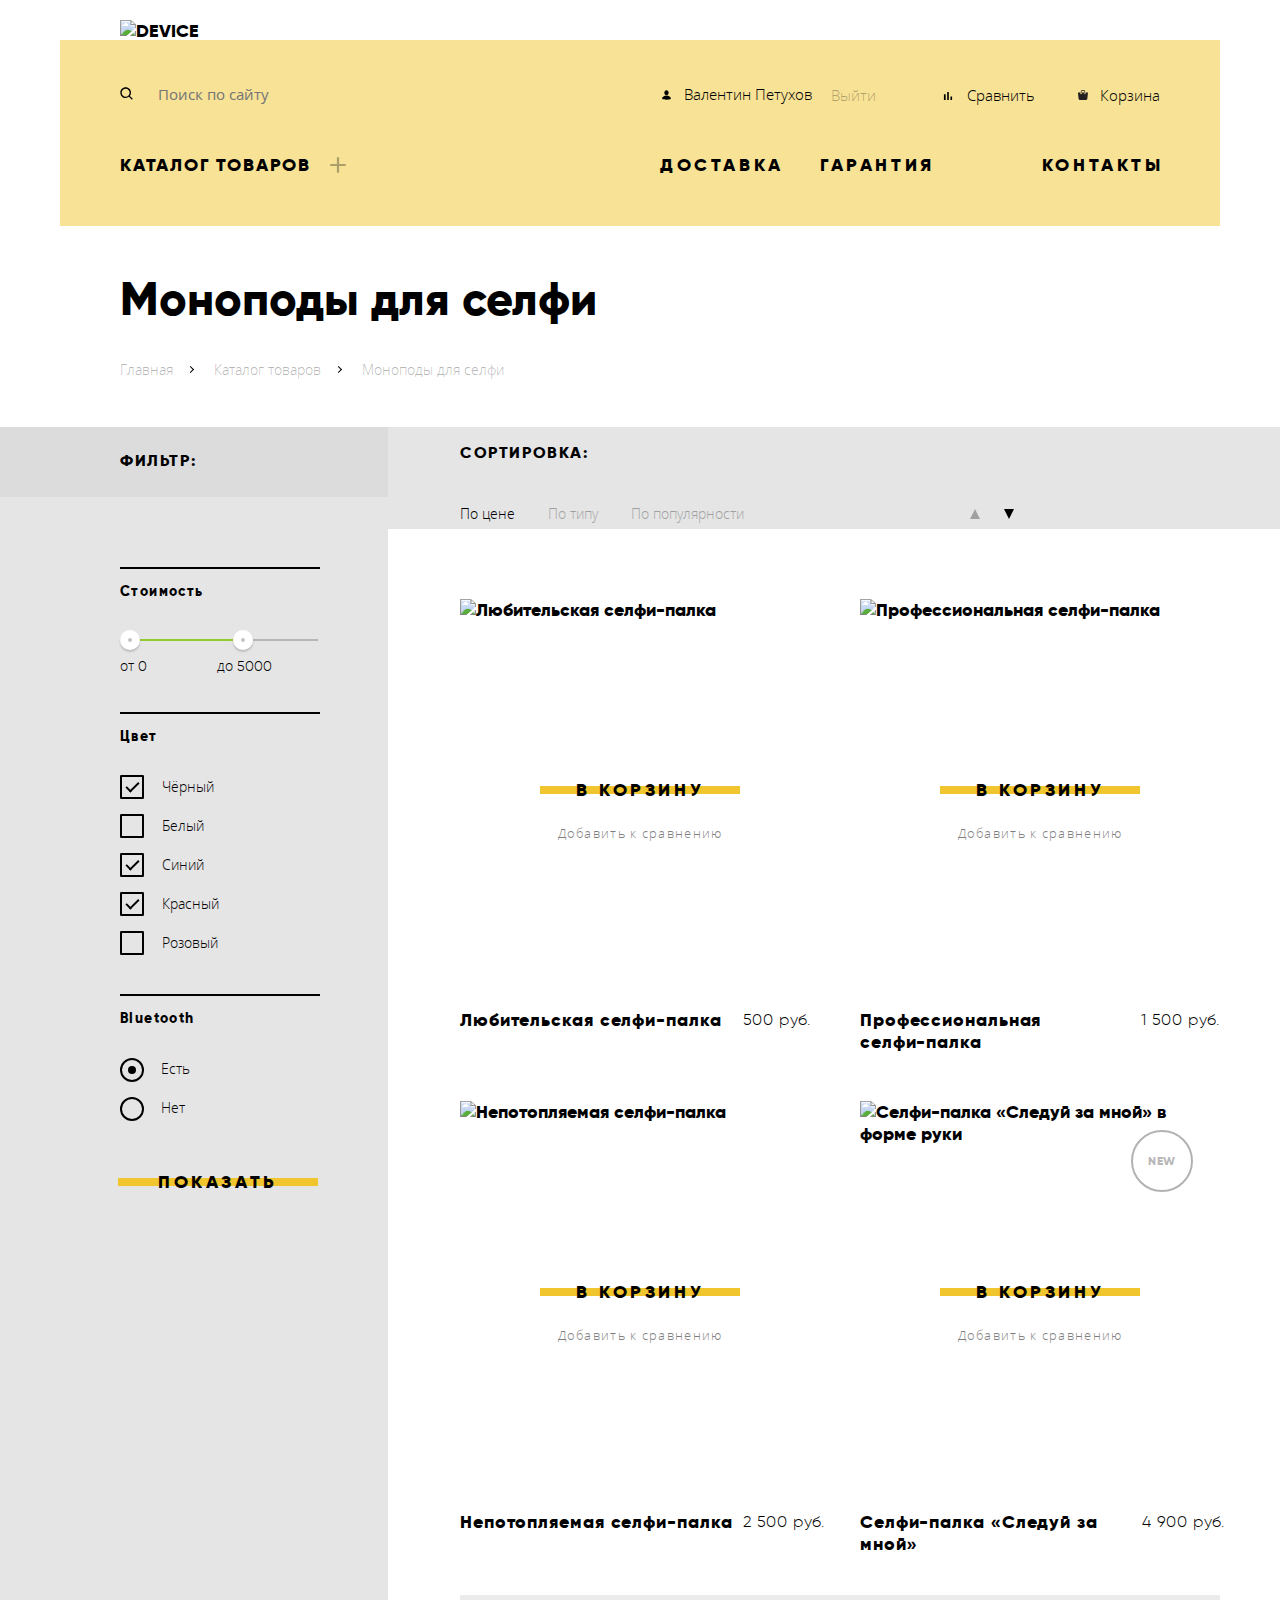
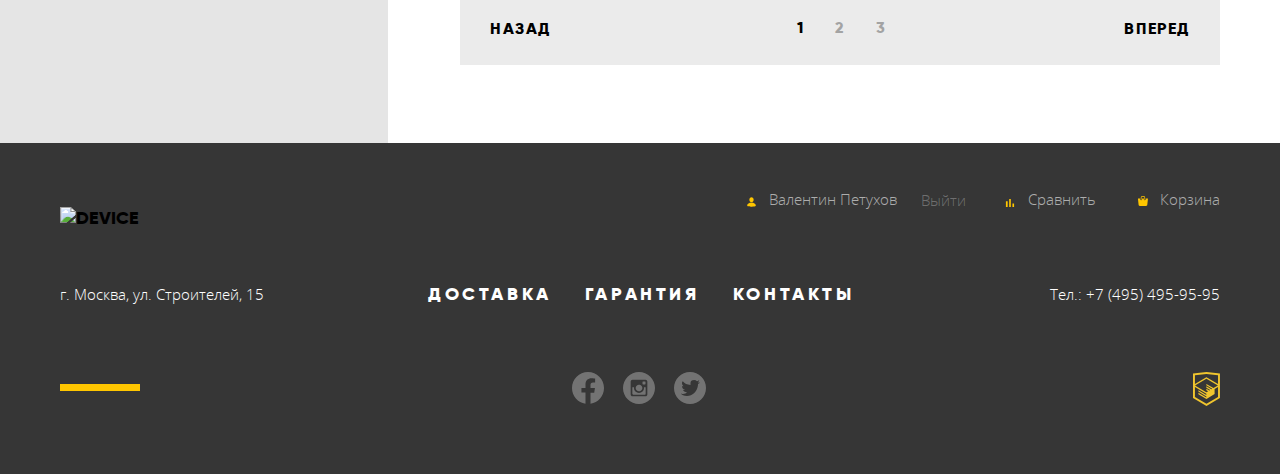
==== commit 019a4302: "bugFix" ====
--- a/catalog.html
+++ b/catalog.html
@@ -69,8 +69,8 @@
                 </div>
               </div>
               <div class="price-controls-inputs">
-                <label>от<input type="number" name="start-price" value="0" step="500"></label>
-                <label>до<input type="number" name="end-price" value="5000" step="500"></label>
+                <label>от<input class="start-price-input" type="number" name="start-price" value="0" step="500"></label>
+                <label>до<input class="end-price-input" type="number" name="end-price" value="5000" step="500"></label>
               </div>
             </div>
           </fieldset>
--- a/css/style_minify.css
+++ b/css/style_minify.css
@@ -6,11 +6,11 @@
 Source map
 Restructure
 Beautify
-@-webkit-keyframes bounce{0%{transform:translate(-50%,-2000px)}70%{transform:translate(-50%,30px)}90%{transform:translate(-50%,-10px)}to{transform:translate(-50%,0)}}@keyframes bounce{0%{transform:translate(-50%,-2000px)}70%{transform:translate(-50%,30px)}90%{transform:translate(-50%,-10px)}to{transform:translate(-50%,0)}}@-webkit-keyframes shake{0%,to{transform:translateX(-50%)}10%,30%,50%,70%,90%{transform:translateX(-50.5%)}20%,40%,60%,80%{transform:translateX(-49.5%)}}@keyframes shake{0%,to{transform:translateX(-50%)}10%,30%,50%,70%,90%{transform:translateX(-50.5%)}20%,40%,60%,80%{transform:translateX(-49.5%)}}@-webkit-keyframes shake_2{0%,to{transform:translateX(0)}10%,30%,50%,70%,90%{transform:translateX(.7%)}20%,40%,60%,80%{transform:translateX(-.7%)}}@keyframes shake_2{0%,to{transform:translateX(0)}10%,30%,50%,70%,90%{transform:translateX(.7%)}20%,40%,60%,80%{transform:translateX(-.7%)}}@-webkit-keyframes envelope{0%{transform:translateX(-50%) translateY(500px)}13%,40%{transform:translateX(-50%) translateY(-580px)}47%,51%{transform:translateX(-50%) translateY(-580px);margin-left:0}70%,90%{margin-left:0}}@keyframes envelope{0%{transform:translateX(-50%) translateY(500px)}13%,40%{transform:translateX(-50%) translateY(-580px)}47%,51%{transform:translateX(-50%) translateY(-580px);margin-left:0}70%,90%{margin-left:0}}@-webkit-keyframes envelope-closing-1{0%{transform:translateX(-50%) translateY(500px)}13%,40%{transform:translateX(-50%) translateY(-580px)}20%{height:343px}27%,to{height:0}47%,51%{transform:translateX(-50%) translateY(-580px);margin-left:0}70%,90%{margin-left:0}}@keyframes envelope-closing-1{0%{transform:translateX(-50%) translateY(500px)}13%,40%{transform:translateX(-50%) translateY(-580px)}20%{height:343px}27%,to{height:0}47%,51%{transform:translateX(-50%) translateY(-580px);margin-left:0}70%,90%{margin-left:0}}@-webkit-keyframes envelope-closing-2{0%{transform:translateX(-50%) translateY(500px);height:0}13%,40%{transform:translateX(-50%) translateY(-580px)}20%{height:0}28%,to{height:373px}47%,51%{transform:translateX(-50%) translateY(-580px);margin-left:0}70%,to{margin-left:0}}@keyframes envelope-closing-2{0%{transform:translateX(-50%) translateY(500px);height:0}13%,40%{transform:translateX(-50%) translateY(-580px)}20%{height:0}28%,to{height:373px}47%,51%{transform:translateX(-50%) translateY(-580px);margin-left:0}70%,to{margin-left:0}}@-webkit-keyframes feedback-sent{0%,47%,8%,to{transform:translateX(-50%) translateY(0)}17%{transform:translateX(-50%) translateY(-470px)}40%{transform:translateX(-50%) translateY(100px)}47%,51%{margin-left:0}70%{margin-left:-300px}90%{margin-left:3000px}}@keyframes feedback-sent{0%,47%,8%,to{transform:translateX(-50%) translateY(0)}17%{transform:translateX(-50%) translateY(-470px)}40%{transform:translateX(-50%) translateY(100px)}47%,51%{margin-left:0}70%{margin-left:-300px}90%{margin-left:3000px}}html{height:100%}a,body{color:var(--basic-black)}body{font-family:"Gilroy","Arial",sans-serif;font-weight:800;font-size:18px;line-height:22px;background-color:var(--basic-white);min-width:1180px;min-height:100%;margin:0;padding:0;display:grid;grid-template:". header ." -webkit-min-content "main main main" 1fr "footer footer footer" -webkit-min-content/1fr 1180px 1fr;grid-template:". header ." min-content "main main main" 1fr "footer footer footer" min-content/1fr 1180px 1fr}a{text-decoration:none}img{max-width:100%;height:auto}.no-word-break{white-space:nowrap}@font-face{font-family:"Gilroy";font-weight:300;src:local("GilroyLight"),url(../fonts/gilroylight.woff2) format("woff2"),url(../fonts/gilroylight.woff) format("woff")}@font-face{font-family:"Gilroy";font-weight:800;src:local("GilroyExtraBold"),url(../fonts/gilroyextrabold.woff2) format("woff2"),url(../fonts/gilroyextrabold.woff) format("woff")}@font-face{font-family:"Open Sans";font-weight:300;src:local("OpenSanslight"),url(../fonts/opensanslight.woff2) format("woff2"),url(../fonts/opensanslight.woff) format("woff")}@font-face{font-family:"Open Sans";font-weight:400;src:local("OpenSans"),url(../fonts/opensans.woff2) format("woff2"),url(../fonts/opensans.woff) format("woff")}.visually-hidden{position:absolute;width:1px;height:1px;margin:-1px;border:0;padding:0;clip:rect(0 0 0 0);overflow:hidden}:root{--black-10percent: rgba(0,0,0,.1);--black-15percent: rgba(0,0,0,.15);--black-18percent: rgba(0,0,0,.18);--black-30percent: rgba(0,0,0,.3);--black-40percent: rgba(0,0,0,.4);--black-60percent: rgba(0,0,0,.6);--basic-black: #000;--dark-grey: #363636;--basic-grey: #464646;--basic-grey-2: #DCDCDC;--basic-grey-3: #a8a8a8;--basic-grey-4: #a6a6a6;--basic-grey-5: #c4c4c4;--half-light-grey: #7E7E7E;--light-grey: #E5E5E5;--light-grey-2: #B1B1B1;--light-grey-3: #EBEBEB;--light-grey-4: #D9D9D9;--light-grey-5: #b6b6b6;--light-grey-6: #f2f2f2;--light-grey-7: #eaeaea;--basic-white: #FFF;--white-30percent: rgba(255, 255, 255, .3);--white-60percent: rgba(255, 255, 255, .6);--basic-beige: #F7E296;--dark-yellow: #F0C52E;--hue-yellow: #FFC600;--basic-green: #91C92F;--basic-pink: #F6DADA}h1,h2,h3{margin:0}.main-header{-ms-grid-row:1;-ms-grid-column:2;grid-area:header;margin:40px 10px 0}.main-footer,main{-ms-grid-column:1;-ms-grid-column-span:3}main{-ms-grid-row:2;grid-area:main;margin:0}.main-footer{-ms-grid-row:3;grid-area:footer}.nav-section-header{width:1160px;min-height:300px;position:relative;box-sizing:border-box;padding:44px 60px 0}.inner-page .nav-section-header{min-height:186px}.logo.header-logo{position:absolute;top:-20px;left:60px}.user-nav-header{display:grid;grid-template:"search account compare cart" minmax(70px,auto)/540px 280px 120px 100px}.site-nav-header li:last-child,.user-nav-header li:last-child{justify-self:end}.search-form{position:relative;bottom:15px}.profile-related a,.profile-related button,.profile-related form,.profile-related span{display:inline-block;vertical-align:top}.site-nav-header{display:grid;grid-template:"catalog delivery guarantee contacts" minmax(40px,auto)/540px 160px 1fr 1fr}.catalog-submenu{grid-template:repeat(3,36px)/repeat(3,-webkit-max-content);grid-template:repeat(3,36px)/repeat(3,max-content);-moz-column-gap:67px;column-gap:67px;grid-auto-flow:column;text-transform:none}.catalog-submenu li:last-child{grid-area:1/3}.main-footer{box-sizing:border-box;position:relative;padding-top:46px;padding-bottom:63px;display:grid;grid-template:". logo . user-nav user-nav ." minmax(20px,auto) ". . . . . ." 77px ". address site-nav site-nav tel ." ". . . . . ." 55px ". . socials socials socials ."/1fr 260px 400px 300px 200px 1fr}.site-nav-footer,.user-nav-footer{-ms-grid-column-span:2;display:flex}.site-nav-footer{-ms-grid-row:3;-ms-grid-column:3;grid-area:site-nav;justify-content:space-between;margin:0 169px 0 108px}.site-nav-footer a{margin-top:-5px}.main-footer p{align-self:start;position:relative;top:-4px}.user-nav-footer{-ms-grid-row:1;-ms-grid-column:4;grid-area:user-nav;justify-content:end}.main-footer .phone-number{-ms-grid-row:3;-ms-grid-column:5;grid-area:tel;justify-self:end;margin-top:0}.main-footer .physical-address{-ms-grid-row:3;-ms-grid-column:2;grid-area:address;margin-top:0}.main-footer .logo{-ms-grid-row:1;-ms-grid-column:2;grid-area:logo;position:absolute;top:18px}.user-nav-footer a{margin-left:40px}.main-footer .socials-wrapper{-ms-grid-row:5;-ms-grid-column:3;-ms-grid-column-span:3;grid-area:socials;display:flex;justify-content:flex-end;align-items:start;margin-top:-6px}.socials-wrapper>a:last-child{margin-left:480px}.main-page{display:grid;grid-template:". slider slider ." ". catalog catalog ." "features features features features" ". partners partners ." ". about_us contacts ."/1fr 580px 580px 1fr;margin-bottom:77px}.ad-slider-section{-ms-grid-row:1;-ms-grid-column:2;-ms-grid-column-span:2;grid-area:slider}.extra-catalog-section,.features{-ms-grid-row:1;-ms-grid-column:1;grid-area:catalog}.main-page>.extra-catalog-section{-ms-grid-row:2;-ms-grid-column:2;-ms-grid-column-span:2}.features{-ms-grid-row:3;-ms-grid-column-span:4;grid-area:features}.partners-section{-ms-grid-row:4;-ms-grid-column:2;-ms-grid-column-span:2;grid-area:partners}.about-us-section{-ms-grid-row:5;-ms-grid-column:2;grid-area:about_us}.contacts-section{-ms-grid-row:1;-ms-grid-column:4;grid-area:contacts}.main-page>.contacts-section{-ms-grid-row:5;-ms-grid-column:3}.about-us-section{padding-right:85px}.about-us-list{padding:50px 20px 0 0;margin:0;display:flex;flex-direction:column}.about-us-list>li:not(:last-child){padding-bottom:40px}.about-us-list>li:last-child{padding-bottom:70px}.transport-partners{padding:60px 0 0;display:flex;flex-direction:column}.transport-partners>li:not(:last-child){padding-bottom:14px}.transport-partners>li{padding:0}.contacts-section{padding-left:20px}.contacts-section p{margin:50px 0 40px}.contacts-section .feedback-button{margin-top:71px;padding-left:11px}.partners-list{list-style:none;padding:0;margin:0 0 85px;display:flex;justify-content:space-between;flex-wrap:wrap}.partners-list a{-webkit-filter:grayscale(100%);filter:grayscale(100%);opacity:.19;transition-duration:.3s}.partners-list a:focus,.partners-list a:hover{-webkit-filter:grayscale(0%);filter:grayscale(0%);opacity:1;transition-duration:.2s}.features{display:grid;grid-template:". feat_list . feat_desc ."/1fr 300px 100px 760px 1fr;background-image:linear-gradient(transparent 20px,20px,var(--light-grey));min-height:239px;padding-bottom:68px;margin-bottom:90px}.features-description,.features-names{-ms-grid-row:1;margin:0;padding:0;position:relative}.features-names{-ms-grid-column:2;grid-area:feat_list;list-style:none}.features-description{-ms-grid-column:4;grid-area:feat_desc}.features-description h3{display:inline-block;vertical-align:top;font-size:47px;line-height:58px;letter-spacing:.2em;margin-top:-9px;margin-bottom:40px}.features-names button{font-family:"Gilroy","Arial",sans-serif;font-weight:800;font-size:18px;line-height:22px;letter-spacing:.2em;text-transform:uppercase;text-align:center;padding-left:12px;margin-bottom:21px;border:0;width:160px;height:40px;background:linear-gradient(transparent 40%,40%,var(--dark-yellow) 50%,60%,transparent 60%);position:relative;z-index:0;transition-duration:.15s;transition-property:background}.features-names button:not(.current-button):focus,.features-names button:not(.current-button):hover{background-color:var(--dark-yellow);transition-duration:.2s}.features-names .current-button,.features-names button:not(.current-button):active{background:0 0;background-color:var(--basic-black);color:var(--basic-beige)}.features-names .current-button::before,.features-names button:active::before{width:280px;height:40px;position:absolute;content:"";padding-left:0;margin-left:0;left:0;top:0;background-color:var(--basic-black);z-index:-1}.features-names::before{content:"";width:7px;height:320px;background-color:var(--basic-black);position:absolute;top:-80px;left:277px}.features-description p{font-family:"Open Sans","Tahoma",sans-serif;font-style:normal;font-weight:300;font-size:15px;line-height:28px;letter-spacing:.1em;padding-right:190px;margin:0}.guarantee-info p{line-height:30px}.features-description li{vertical-align:top;display:none}.credit-info::after,.delivery-info::after,.guarantee-info::after{content:"";position:absolute;width:156px;height:188px;background-repeat:no-repeat;background-image:url(../img/icon/features_slider_illustrations/credit_guy.svg);top:-32px;right:8px}.delivery-info::after,.guarantee-info::after{width:136px;height:164px;background-image:url(../img/icon/features_slider_illustrations/delivery_guy.svg);top:-9px;right:2px}.guarantee-info::after{width:171px;height:195px;background-image:url(../img/icon/features_slider_illustrations/guarantee_icon.svg);top:-27px;right:-16px}.features-description .current-info{display:block}.extra-catalog-section{margin-bottom:163px}.extra-catalog{display:flex;flex-wrap:wrap;justify-content:space-between;list-style:none;margin:0 -10px;padding:0 0 0 1px}.extra-catalog li{display:block;flex-basis:160px;margin:277px 10px 0}.extra-catalog a{font-size:18px;line-height:22px;letter-spacing:.05em;position:relative}.extra-catalog .tracker-link{letter-spacing:inherit}.VR-link::before{background-image:url(../img/icon/icons/products_categories_icons/VR_icon.svg);background-position:center 52px;left:-1px}.VR-link::before,.cam-link::before,.monopod-link::before,.tracker-link::before{content:"";position:absolute;width:160px;height:160px;background-repeat:no-repeat;background-color:transparent;top:-198px}.monopod-link::before{background-image:url(../img/icon/icons/products_categories_icons/monopod_icon.svg);background-position:center 26px}.cam-link::before,.tracker-link::before{background-image:url(../img/icon/icons/products_categories_icons/cam_icon.svg);background-position:calc(50% - 1px) 36px}.tracker-link::before{background-image:url(../img/icon/icons/products_categories_icons/tracker_icon.svg);background-position:calc(50% + 1px) center}.quadcopter-link::before,.watches-link::before{background-position:center;background-color:transparent}.watches-link::before{content:"";position:absolute;background-image:url(../img/icon/icons/products_categories_icons/watch_icon.svg);width:160px;height:160px;background-repeat:no-repeat;top:-198px}.quadcopter-link::before{background-image:url(../img/icon/icons/products_categories_icons/quadrocopter_icon.svg)}.extra-catalog a::before{z-index:1}.extra-catalog a::after,.quadcopter-link::before{content:"";position:absolute;width:160px;height:160px;background-repeat:no-repeat;top:-198px}.extra-catalog a::after{background-position:center 52px;background-color:var(--basic-beige);left:-1px;transition:background-color .2s ease}.extra-catalog a:active::after,.extra-catalog a:focus::after,.extra-catalog a:hover::after{background-color:var(--dark-yellow);transition:background-color .2s ease}.extra-catalog a:active::before{opacity:.3}.extra-catalog a:active{color:var(--light-grey-2)}.ad-slider-section{margin-top:-150px;position:relative;min-height:546px}.slides .slide{display:grid;margin-right:60px;grid-template:"img head" "img head" "img desc" "img button" "img details"/1fr 500px}.slide-pic,.slide-tag-line{-ms-grid-row:1;-ms-grid-row-span:5;-ms-grid-column:1;grid-area:img;position:relative}.slide-tag-line{-ms-grid-row-span:2;-ms-grid-column:2;grid-area:head;z-index:1;font-size:47px;line-height:58px}.slide .slide-desc{-ms-grid-row:3;-ms-grid-column:2;grid-area:desc}.slide .more-info-link{-ms-grid-row:4;-ms-grid-column:2;grid-area:button}.slide .characteristics{-ms-grid-row:5;-ms-grid-column:2;grid-area:details}.slides .slide-tag-line{padding-top:96px;margin-bottom:27px}.slide p{font-family:"Open Sans","Tahoma",sans-serif;font-weight:300;font-size:15px;line-height:20px;margin:0 0 51px}.slide-1 p:first-of-type{margin-bottom:0}.button-style1.more-info-link{width:220px;margin-bottom:52px}.characteristics{list-style:none;margin:0;padding:0;display:flex;flex-direction:column;flex-wrap:wrap;height:90px}.characteristics li:nth-child(odd){font-weight:300;font-size:36px;line-height:42px;letter-spacing:.1em;margin-bottom:14px}.characteristics li:nth-child(even){font-weight:300;font-size:13px;line-height:15px;letter-spacing:.1em}.slides .slide{position:relative}.slide::before{content:"";position:absolute;z-index:1;right:-13px;top:-14px;font-size:179px;line-height:219px;text-transform:uppercase;color:var(--basic-white)}.slie-tag-line{posiion:relative}.slide-tag-line::before{content:"";z-index:1;position:absolute;top:37px;left:0;background-color:var(--basic-white);width:100px;height:7px}.slide-1 .slide-pic{left:49px;top:3px}.slide-1::before{content:"01"}.slide-1 li:nth-child(6){padding-left:4px}.slide-1 li{padding-right:62px}.slide-2 .slide-pic{top:30px;left:76px}.slide-2 .slide-tag-line{padding-right:100px}.slide-2 p,.slide-3 p{padding-right:50px}.slide-2::before{content:"02";right:-6px;top:-13px}.slide-3 .slide-pic{top:86px;left:-10px}.slide-3::before{content:"03";right:-7px;top:-13px}.slide-3 li{padding-right:26px}.slide-3 .characteristics{align-content:start}.slider-controls{display:flex;justify-content:space-between;position:absolute;list-style:none;width:72px;right:88px;top:332px}.slider-controls button{cursor:pointer;position:relative;width:12px;height:12px;padding:0;border-radius:50%;z-index:1;background-color:transparent;border:1px #000 solid}.slider-controls button:focus,.slider-controls button:hover{box-shadow:0 0 0 5px var(--dark-yellow);transition:box-shadow .35s cubic-bezier(.6,3,.7,.1)}.slider-controls button:active{opacity:.8;transition:opacity .35s cubic-bezier(.6,3,.7,.1)}.slider-controls .current-button::before{content:"";position:absolute;height:4px;width:4px;border-radius:50%;background-color:transparent;border:1px var(--basic-black) solid;left:50%;top:50%;transform:translate(-50%,-50%)}.slides .slide{display:none}.slides .current-slide{display:grid}.about-us-section h2,.contacts-section h2{font-size:47px;letter-spacing:.2em;line-height:58px;margin-top:57px;position:relative;height:48px}.about-us-section h2::before,.contacts-section h2::before{content:"";width:80px;height:7px;background:var(--basic-black);position:absolute;top:-57px}.contacts-section p{font-family:"Open Sans","Tahoma",sans-serif;font-weight:300;font-size:15px;line-height:28px}button.map-unfold{border:0;margin:0;padding:0;line-height:0;cursor:pointer}.feedback-button{display:inline-block;vertical-align:top;box-sizing:border-box;padding-top:9px;padding-right:8px;text-align:center;font-family:"Gilroy","Arial",sans-serif;font-weight:800;font-size:18px;line-height:22px;letter-spacing:.2em;text-transform:uppercase;border:0;width:260px;height:40px;background:linear-gradient(transparent 40%,40%,var(--dark-yellow) 50%,60%,transparent 60%)}.button-animate1:focus,.button-animate1:hover,.button-style1:focus,.button-style1:hover,.feedback-button:focus,.feedback-button:hover{background-color:var(--dark-yellow);transition-duration:.2s}.button-style1:active,.feedback-button:active{background-color:var(--dark-yellow);color:var(--black-30percent)}.button-style1{display:inline-block;vertical-align:top;box-sizing:border-box;padding-top:9px;padding-left:7px;text-align:center;font-family:"Gilroy","Arial",sans-serif;font-weight:800;font-size:18px;line-height:22px;letter-spacing:.2em;text-transform:uppercase;color:var(--basic-black);width:260px;height:40px;background:linear-gradient(transparent 40%,40%,var(--dark-yellow) 50%,60%,transparent 60%)}.about-us-list,.transport-partners{font-family:"Open Sans","Tahoma",sans-serif;font-weight:300;font-size:15px;line-height:28px;color:var(--basic-black);list-style:none}.transport-partners{font-family:"Gilroy","Arial",sans-serif;font-weight:800;font-size:16px}.transport-partners li{padding-left:33px;position:relative}.transport-partners li::before{content:"";background-color:transparent;border:2px solid var(--light-grey);border-radius:50%;position:absolute;top:8px;left:0;width:8px;height:8px;box-sizing:border-box}.transport-partners li:last-child::before{top:12px}.transport-partners a:focus,.transport-partners a:hover{opacity:.8}.transport-partners a:active{opacity:.6}main.main-monopod{display:grid;position:relative;grid-template:". breadcrumbs breadcrumbs ." "grey filter sort grey2" "grey filter products ." "grey filter pages ."/1fr 328px 832px 1fr}.main-monopod .breadcrumbs-section{-ms-grid-row:1;-ms-grid-column:2;-ms-grid-column-span:2;grid-area:breadcrumbs}.main-monopod .filter-section{-ms-grid-row:2;-ms-grid-row-span:3;-ms-grid-column:2;grid-area:filter}.main-monopod .sort-section{-ms-grid-row:2;-ms-grid-column:3;grid-area:sort;padding-left:72px}.main-monopod .products-display-section{-ms-grid-row:3;-ms-grid-column:3;grid-area:products;margin-left:72px}.main-monopod .pagination-container{-ms-grid-row:4;-ms-grid-column:3;grid-area:pages;margin-left:72px}.main-monopod::after,.main-monopod::before{-ms-grid-row:2;content:"";position:absolute;top:0;left:0;width:100%;height:100%}.main-monopod::before{-ms-grid-row-span:3;-ms-grid-column:1;grid-area:grey;background-image:linear-gradient(var(--basic-grey-2) 70px,70px,var(--light-grey))}.main-monopod::after{-ms-grid-column:4;grid-area:grey2;background:var(--light-grey)}.breadcrumbs-section{margin-top:44px;margin-left:60px}.breadcrumbs-section .breadcrumbs{margin-top:30px;margin-bottom:47px;padding:0;display:flex}.breadcrumbs li{margin-right:41px;position:relative}.breadcrumbs a:not(.current-page)::after{content:"";position:absolute;width:4px;height:4px;background:0 0;border-right:1px solid var(--basic-black);border-bottom:1px solid var(--basic-black);transform:rotate(-45deg);top:9px;right:-20px}.breadcrumbs li:nth-child(2)::after{right:-23px}.breadcrumbs .current-page{cursor:default}.filter-section{padding-right:68px;padding-left:58px;background-image:linear-gradient(var(--basic-grey-2) 70px,70px,var(--light-grey))}.sort-section{background-color:var(--light-grey);min-height:70px}.sort-section p{font-size:16px;line-height:20px;letter-spacing:.1em;text-transform:uppercase;display:inline-block;vertical-align:middle;margin-right:69px}.sort-form{display:inline-flex;justify-content:space-between;width:559px}.sort-form fieldset{border:0;margin:0;padding:23px 0 0;box-sizing:border-box}.sort-form button{background-color:transparent;border:0;padding:0;margin:0;font-family:"Open Sans","Tahoma",sans-serif;font-weight:300;font-size:14px;line-height:19px;cursor:pointer;opacity:.3}.sort-form button:focus,.sort-form button:hover{opacity:.6}.sort-form .current-button,.sort-form button:active{opacity:1}.sort-form .current-button:hover{opacity:1;cursor:default}button.sort-option-button{margin-right:28px}button.sort-order-button{width:0;height:0;border:5px var(--basic-black) solid;border-color:transparent;border-bottom:10px solid var(--basic-black);margin-left:19px}button.sort-order-button:first-child{position:relative;top:-10px}button.sort-order-button:last-child{border-color:transparent;border-top:10px solid var(--basic-black)}fieldset.sort-ascending{padding-right:5px}.products-display{display:grid;margin:70px 0 40px;padding-left:0;grid-template:repeat(2,1fr)/repeat(2,1fr);row-gap:48px;-moz-column-gap:40px;column-gap:40px;justify-content:left}.products-display h3{display:inline-block;vertical-align:top;width:275px}.products-display .product-price{display:inline-block;vertical-align:top;margin:0;padding:0}.product-item{display:flex;flex-wrap:wrap;justify-content:space-between;align-items:start;align-content:start}.product-item img{margin-bottom:30px;position:relative}.product-price{position:relative;top:2px}.product-item:first-child .product-price{left:-9px}.product-item:nth-child(3) .product-price,.product-item:nth-child(4) .product-price{left:5px}.newProduct::after{height:62px;width:62px;box-sizing:border-box;border-radius:50%;border:2px solid var(--black-30percent);background-color:transparent;content:"NEW";font-family:"Gilroy","Arial",sans-serif;font-weight:800;color:var(--black-30percent);display:flex;align-items:center;justify-content:center;position:absolute;top:29px;right:27px;font-size:12px;line-height:15px;pointer-events:none}.pagination-container{background-color:var(--light-grey-3);margin-bottom:78px;display:flex;justify-content:space-between}.pagination-container .pages-list{list-style:none;padding:0;display:flex;margin:0;justify-content:space-between;position:relative;left:4px;top:-1px}.pagination-container a{font-weight:800;font-size:16px;line-height:20px;letter-spacing:.1em;text-transform:uppercase;position:relative;display:inline-block;vertical-align:middle;height:46px;padding-top:24px;cursor:pointer}.pagination-container>a{padding-right:30px;padding-left:30px}.pagination-container>a:not([href]){cursor:default}.pagination-container>a[href]:focus,.pagination-container>a[href]:hover{background-color:var(--light-grey-4);transition-duration:.07s}.pagination-container>a[href]:active{color:var(--basic-grey-3)}.pages-list li{margin:0 15px;opacity:.3;transition-duration:.1s}.pages-list a:focus,.pages-list li:not(.current-page-number):hover{opacity:.6}.pages-list li:not(.current-page-number):active{opacity:1}.pages-list .current-page-number{opacity:1}.current-page-number a{cursor:default}.catalog-submenu{list-style:none;margin:0;position:absolute;width:1160px;height:auto;background-color:var(--basic-beige);top:154px;left:0;box-sizing:border-box;padding:12px 60px 26px;z-index:-2;opacity:0;display:grid}.catalog-link:active+.catalog-submenu,.catalog-link:focus+.catalog-submenu,.catalog-submenu:active,.catalog-submenu:focus,.catalog-submenu:hover,.catalog-wrapper:focus-within .catalog-submenu,.catalog-wrapper:hover .catalog-submenu{z-index:1;opacity:1}.catalog-submenu::before{content:"";position:absolute;background-color:transparent;width:100%;height:20px;left:0;top:-20px}.nav-section-header{background-color:var(--basic-beige)}.nav-section-header a[href]:focus,.nav-section-header a[href]:hover{color:var(--black-60percent);transition:.2s}.nav-section-header a[href]:active{color:var(--black-30percent)}.site-nav-footer>a,.site-nav-header li{font-size:18px;line-height:22px;text-transform:uppercase;letter-spacing:.2em;margin-right:-.2em;color:var(--basic-black)}.site-nav-header li:first-child{letter-spacing:.1em}.catalog-submenu a{color:var(--basic-black);letter-spacing:0;text-transform:none}.catalog-submenu a,.user-nav-footer a{font-family:"Open Sans","Tahoma",sans-serif;font-weight:300;font-size:15px;line-height:20px}.user-nav-header a{font-weight:300;color:var(--basic-black)}.site-nav-header,.socials,.user-nav-header{list-style:none;padding:0;margin:0}.user-nav-header button{color:var(--black-30percent)}.user-nav-footer button,.user-nav-header a,.user-nav-header button{font-family:"Open Sans","Tahoma",sans-serif;font-size:15px;line-height:20px}.user-nav-footer button,.user-nav-header button{font-weight:200;background-color:transparent;border:0}.header-nav .sign-out:focus,.header-nav .sign-out:hover{color:var(--black-60percent)}.header-nav .sign-out:active{color:var(--basic-black)}.logo[href] img:hover,.logo[href]:focus{opacity:.6}.logo[href] img:active{opacity:.3}.search-error{-webkit-animation:shake_2 .35s;animation:shake_2 .35s}.search-form input{font-family:"Open Sans","Tahoma",sans-serif;position:relative;font-size:15px;font-weight:20px;color:var(--black-30percent);background-color:transparent;width:332px;padding:0 5px 15px 20px;margin-right:0;border:0 solid}.search-form input:hover{color:var(--black-60percent)}.search-form input:active,.search-form input:focus{color:var(--basic-black);outline:0}.search-form button{font-family:"Open Sans","Tahoma",sans-serif;font-weight:300;font-size:15px;line-height:20px;text-transform:uppercase;color:var(--basic-black);background-color:transparent;border:0;box-shadow:inset 0 0 0 2px var(--basic-black);padding:15px 17px;margin:0 0 0 5px;opacity:0;position:relative}.search-button:active~.border-bottom,.search-button:focus~.border-bottom,.search-input:active~.border-bottom,.search-input:active~button,.search-input:focus~.border-bottom,.search-input:focus~button,.search-label:active~.border-bottom,.search-label:focus~.border-bottom{opacity:1}.search-form button:hover{color:var(--basic-white);background-color:var(--basic-black)}.search-form button:focus{color:var(--basic-white);background-color:var(--basic-black);opacity:1}.search-form button:active{color:var(--white-30percent);background-color:var(--basic-black);opacity:1}.search-form .border-bottom{width:440px;height:2px;background-color:var(--basic-black);position:absolute;left:0;top:48px;opacity:0}.main-footer{background-color:var(--dark-grey)}.site-nav-footer{text-align:center}.site-nav-footer a{color:var(--basic-white);padding:0}.site-nav-footer a:focus,.site-nav-footer a:hover{color:var(--white-60percent)}.site-nav-footer a:active{color:var(--white-30percent)}.user-nav-footer a{color:var(--white-60percent)}.user-nav-footer a:focus,.user-nav-footer a:hover,.user-nav-footer button:focus,.user-nav-footer button:hover{color:var(--basic-white)}.user-nav-footer a:active,.user-nav-footer button,.user-nav-footer button:active{color:var(--white-30percent)}.main-footer p{font-family:"Open Sans","Tahoma",sans-serif;font-weight:300;font-size:15px;line-height:20px}.main-footer p,.phone-number a{color:var(--basic-white)}.phone-number a:focus,.phone-number a:hover{opacity:.6}.phone-number a:active{opacity:.3}.user-nav-footer a,.user-nav-header a{position:relative}a.footer-cart-link{display:inline-block;vertical-align:middle;margin-left:64px}a.footer-compare-link{margin-left:66px}.footer-logout-form{margin-right:-10px}.logged-in{margin-right:18px}.footer-cart-link::before,.footer-compare-link::before,.footer-login-link::before{content:"";background-image:url(../img/icon/icons/user_yellow_icon.svg);background-repeat:no-repeat;width:13px;height:14px;position:absolute;bottom:2px;left:-24px}.footer-cart-link::before,.footer-compare-link::before{background-image:url(../img/icon/icons/compare_yellow_icon.svg);bottom:1px;left:-25px}.footer-cart-link::before{background-image:url(../img/icon/icons/cart_yellow.svg);left:-22px}.header-login-link.logged-in{margin-right:8px}a.header-login-link{padding-left:24px}a.header-compare-link{margin-left:27px}.catalog-link::before,.header-cart-link::before,.header-compare-link::before,.header-login-link::before{content:"";background-image:url(../img/icon/icons/user_black_icon.svg);background-repeat:no-repeat;width:13px;height:14px;position:absolute;top:6px;left:2px}.catalog-link::before,.header-cart-link::before,.header-compare-link::before{background-image:url(../img/icon/icons/compare_black_icon.svg);left:-24px}.catalog-link::before,.header-cart-link::before{background-image:url(../img/icon/icons/cart_black.svg);top:5px;left:-22px}.catalog-link{position:relative}.catalog-link::before{background-image:url(../img/icon/icons/tech_icons/plus.svg);width:22px;height:22px;top:3px;left:210px;opacity:1}.cart-link:focus::before,.cart-link:hover::before,.compare-link:focus::before,.compare-link:hover::before,.login-link:focus::before,.login-link:hover::before{opacity:.6;transition:.2s}.cart-link:active::before,.compare-link:active::before,.login-link:active::before{opacity:.3}.socials{text-align:center}.socials img{margin-left:7px;margin-right:7px;opacity:.3}.other-socials:focus,.other-socials:hover,.socials a:focus,.socials a:hover{opacity:.6;transition:opacity .2s}.socials a:active{opacity:.1}.other-socials:active{opacity:.3}.physical-address{position:relative}.main-footer .physical-address::before{content:"";width:80px;height:7px;background:var(--hue-yellow);position:absolute;margin-top:100px;pointer-events:none}.inner-page h1{font-family:"Gilroy","Arial",sans-serif;font-weight:800;font-size:47px;line-height:58px;color:var(--basic-color)}.breadcrumbs li,ul.products-display{list-style:none}.breadcrumbs a{font-family:"Open Sans","Tahoma",sans-serif;font-weight:300;font-size:14px;line-height:19px;color:var(--black-30percent)}.breadcrumbs a:focus,.breadcrumbs a:hover{color:var(--black-60percent)}.breadcrumbs a:active{color:var(--black-10percent)}.filter-section fieldset{border:0;padding:0}.filter-section-label{font-size:16px;line-height:20px;letter-spacing:.1em;text-transform:uppercase;padding-top:8px;padding-bottom:96px;padding-left:2px}.bluetooth-range legend,.color-range legend,.price-range-filter legend{font-size:14px;line-height:17px;letter-spacing:.1em;color:var(--basic-black);cursor:default}input[disabled]+label{color:var(--basic-grey-4);cursor:default}.price-range-filter{margin-bottom:53px}.price-controls-inputs{display:flex;flex-direction:row;align-items:end}.price-controls-inputs input{font-family:"Gilroy","Arial",sans-serif;font-weight:300;font-size:14px;line-height:16px;background-color:transparent;border:0;-moz-appearance:textfield;width:50px;margin-left:2px;margin-right:29px}.price-range-slider{margin-top:39px;position:relative;margin-bottom:15px}.slider-full-bar{width:100%;height:2px;background:var(--light-grey-5)}.slider-progress-bar{background-color:var(--basic-green);width:63%;height:2px}.slider-start-point-bar{background-color:var(--light-grey-5);position:absolute;top:0;left:0;width:0%;height:2px}.toggle-wrapper{position:relative;width:180px}.price-range-slider .toggle{width:20px;height:20px;box-sizing:border-box;background-color:var(--basic-grey-5);border:8px solid var(--basic-white);border-radius:50%;box-shadow:0 2px 2px var(--black-18percent);cursor:pointer;position:absolute;top:-11px}.price-range-slider .toggle-min{left:0}.price-range-slider .toggle-max{left:63%}.bluetooth-range,.color-range{display:flex;flex-direction:column}.color-range{margin-bottom:38px;justify-content:flex-start}.bluetooth-range legend,.color-range legend{margin-bottom:32px}.color-input+label{display:inline-block;vertical-align:top;position:relative;margin-left:42px;margin-bottom:20px}.bluetooth-range{margin-bottom:25px}.bluetooth-range label{position:relative;margin-left:41px;margin-bottom:20px}.color-input+label::after,.color-input+label::before{content:"";position:absolute;background-color:transparent;box-sizing:border-box}.color-input+label::before{border:2px var(--basic-black) solid;border-radius:5%;left:-42px;top:-2px;width:24px;height:24px}.color-input+label::after{border-right:2px var(--basic-black) solid;border-bottom:2px var(--basic-black) solid;left:-33px;top:2px;width:7px;height:13px;transform:rotate(45deg);opacity:0}.bluetooth-radio+label::after,.bluetooth-radio+label::before{content:"";position:absolute;border-radius:50%;box-sizing:border-box}.bluetooth-radio+label::before{top:-1px;left:-41px;background-color:transparent;border:2px var(--basic-black) solid;width:24px;height:24px}.bluetooth-radio+label::after{top:7px;left:-33px;background-color:var(--basic-black);width:8px;height:8px;opacity:0}.input-states-set-1:focus+label::before,.input-states-set-1:hover+label::before{opacity:.6;cursor:pointer}.input-states-set-1:focus+label::before{outline:var(--half-light-grey) 2px dotted;outline-offset:4px}.input-states-set-1:active+label::after,.input-states-set-1:active+label::before{opacity:1}.input-states-set-1:disabled+label{color:var(--basic-grey-4)}.input-states-set-1:disabled+label::before{opacity:.25}.input-states-set-1:disabled:active+label::after{opacity:0}.input-states-set-1:checked+label::after{opacity:1}.input-states-set-1:checked:focus+label::after,.input-states-set-1:checked:focus+label::before,.input-states-set-1:checked:hover+label::after,.input-states-set-1:checked:hover+label::before{opacity:.6}.input-states-set-1:checked:active+label::before{opacity:1}.input-states-set-1:checked:active+label::after{opacity:0}.input-states-set-1:checked:disabled+label{color:var(--basic-grey-4)}.input-states-set-1:checked:disabled+label::after,.input-states-set-1:checked:disabled+label::before{opacity:.25}.bluetooth-range legend::before,.color-range legend::before,.price-range-filter legend::before{content:"";width:200px;height:2px;background:var(--basic-black);position:absolute;margin-top:-16px}.filter-form label{font-family:"Open Sans","Tahoma",sans-serif;font-weight:300;font-size:14px;line-height:19px;color:var(--basic-black);cursor:pointer}.filter-form button{font-family:"Gilroy","Arial",sans-serif;font-weight:800;font-size:18px;line-height:22px;letter-spacing:.2em;text-transform:uppercase;border:0;width:200px;height:40px;background:linear-gradient(transparent 40%,40%,var(--dark-yellow) 50%,60%,transparent 60%)}.filter-form button:focus,.filter-form button:hover{background-color:var(--dark-yellow)}.filter-form button:active{background-color:var(--dark-yellow);color:var(--black-30percent)}.products-display p,.products-display-section h3{font-family:"Gilroy","Arial",sans-serif;letter-spacing:.05em}.products-display-section h3{font-weight:800;font-size:18px;line-height:22px;color:var(--basic-black)}.products-display p{font-style:normal;font-weight:300;font-size:16px;line-height:18px}.product-item{position:relative}.overlay{position:absolute;left:50%;transform:translate(-50%,0);top:171px;z-index:-1}.overlay button{display:block;margin:0 auto 13px;cursor:pointer}button.add-to-cart{font-family:"Gilroy","Arial",sans-serif;font-weight:800;font-size:18px;line-height:22px;letter-spacing:.2em;text-transform:uppercase;border:0;width:200px;height:40px;background:linear-gradient(transparent 40%,40%,var(--dark-yellow) 50%,60%,transparent 60%)}.product-item:focus-within .overlay,.product-item:hover .overlay,button.add-to-cart:focus,button.add-to-cart:hover{z-index:0}button.add-to-cart:active{background-color:var(--dark-yellow);color:var(--black-30percent)}button.add-to-comparison{font-family:"Open Sans","Tahoma",sans-serif;font-weight:300;font-size:13px;line-height:18px;letter-spacing:.1em;color:var(--basic-black);background-color:transparent;border:0;opacity:.5}.close-button:focus::before,.close-button:hover::before,button.add-to-comparison:focus,button.add-to-comparison:hover{opacity:1}button.add-to-comparison:active{opacity:.2}.product-item:focus-within img,.product-item:hover img{opacity:.7}.modal-section{position:fixed;top:20%;left:50%;transform:translate(-50%);z-index:3;display:none;box-shadow:0 10px 16px var(--black-15percent)}.modal-section.popped{display:block;-webkit-animation:bounce .4s ease;animation:bounce .4s ease}.modal-section.error{-webkit-animation:shake .4s;animation:shake .4s}.modal-closing{transform:translateX(-200%);transition:transform cubic-bezier(.48,-.97,1,1) .3s}.modal-closing-2{transform:translate(-50%,-200%);transition:transform cubic-bezier(.48,-.7,1,1) .3s}.close-button{position:absolute;top:0;right:0;width:0;height:0;background:0 0;border:0}.close-button::before{content:"";position:absolute;width:55px;height:55px;border-radius:50%;background-color:var(--dark-yellow);right:20px;top:20px;opacity:.5}.close-button:active::before{opacity:.3}.close-button::after{content:"";position:absolute;width:26px;height:26px;transform:rotate(45deg);background-image:linear-gradient(transparent 47%,47%,var(--basic-white) 53%,53%,transparent),linear-gradient(90deg,transparent 47%,47%,var(--basic-white) 53%,53%,transparent);right:34px;top:34px;opacity:.7}.feedback-modal-section{width:960px}.feedback-form{display:flex;flex-wrap:wrap;box-sizing:border-box;padding:92px 80px 51px;background-color:var(--basic-white)}.feedback-form input,.feedback-form textarea{width:360px;height:50px;border:0;margin-top:10px;background-color:var(--light-grey-6);color:var(--black-40percent);box-sizing:border-box;padding:0 20px;font-family:"Open Sans","Tahoma",sans-serif;font-size:14px;line-height:19px}.feedback-form textarea{resize:none;width:760px;height:167px;padding:16px 20px 0}.feedback-form .input-label-wrapper{margin:0 20px 32px;display:flex;flex-direction:column}.feedback-form input:hover,.feedback-form textarea:hover{background-color:var(--light-grey-7);transition-duration:.1s}.feedback-form input:focus,.feedback-form textarea:focus{background-color:var(--basic-white);border:2px solid var(--basic-beige);color:var(--dark-grey);transition-duration:.1s}.feedback-form input:invalid,.feedback-form textarea:invalid{background-color:var(--basic-pink);color:var(--black-40percent);border:0}.feedback-send-button{margin:14px 20px 7px;border:0;padding-top:0;width:200px}.feedback-sent{display:block;-webkit-animation:feedback-sent 2.5s;animation:feedback-sent 2.5s}.envelope{display:none}.envelope-triggered{display:block;position:absolute;left:50%;transform:translateX(-50%) translateY(-580px);-webkit-animation:envelope 2.5s;animation:envelope 2.5s}.envelope-bottom-triangle{top:765px}.envelope-opened{bottom:-31px;z-index:-1;-webkit-animation:envelope-closing-1 2.5s;animation:envelope-closing-1 2.5s}.envelope-back{z-index:-1}.envelope-closed{top:570px;height:0;-webkit-animation:envelope-closing-2 2.5s;animation:envelope-closing-2 2.5s}.map-interactive{border:0;line-height:0}.map-modal-section{line-height:0}
+@-webkit-keyframes bounce{0%{transform:translate(-50%,-2000px)}70%{transform:translate(-50%,30px)}90%{transform:translate(-50%,-10px)}to{transform:translate(-50%,0)}}@keyframes bounce{0%{transform:translate(-50%,-2000px)}70%{transform:translate(-50%,30px)}90%{transform:translate(-50%,-10px)}to{transform:translate(-50%,0)}}@-webkit-keyframes shake{0%,to{transform:translateX(-50%)}10%,30%,50%,70%,90%{transform:translateX(-50.5%)}20%,40%,60%,80%{transform:translateX(-49.5%)}}@keyframes shake{0%,to{transform:translateX(-50%)}10%,30%,50%,70%,90%{transform:translateX(-50.5%)}20%,40%,60%,80%{transform:translateX(-49.5%)}}@-webkit-keyframes shake_2{0%,to{transform:translateX(0)}10%,30%,50%,70%,90%{transform:translateX(.7%)}20%,40%,60%,80%{transform:translateX(-.7%)}}@keyframes shake_2{0%,to{transform:translateX(0)}10%,30%,50%,70%,90%{transform:translateX(.7%)}20%,40%,60%,80%{transform:translateX(-.7%)}}@-webkit-keyframes envelope{0%{transform:translateX(-50%) translateY(500px)}13%,40%{transform:translateX(-50%) translateY(-580px)}47%,51%{transform:translateX(-50%) translateY(-580px);margin-left:0}70%,90%{margin-left:0}}@keyframes envelope{0%{transform:translateX(-50%) translateY(500px)}13%,40%{transform:translateX(-50%) translateY(-580px)}47%,51%{transform:translateX(-50%) translateY(-580px);margin-left:0}70%,90%{margin-left:0}}@-webkit-keyframes envelope-closing-1{0%{transform:translateX(-50%) translateY(500px)}13%,40%{transform:translateX(-50%) translateY(-580px)}20%{height:343px}27%,to{height:0}47%,51%{transform:translateX(-50%) translateY(-580px);margin-left:0}70%,90%{margin-left:0}}@keyframes envelope-closing-1{0%{transform:translateX(-50%) translateY(500px)}13%,40%{transform:translateX(-50%) translateY(-580px)}20%{height:343px}27%,to{height:0}47%,51%{transform:translateX(-50%) translateY(-580px);margin-left:0}70%,90%{margin-left:0}}@-webkit-keyframes envelope-closing-2{0%{transform:translateX(-50%) translateY(500px);height:0}13%,40%{transform:translateX(-50%) translateY(-580px)}20%{height:0}28%,to{height:373px}47%,51%{transform:translateX(-50%) translateY(-580px);margin-left:0}70%,to{margin-left:0}}@keyframes envelope-closing-2{0%{transform:translateX(-50%) translateY(500px);height:0}13%,40%{transform:translateX(-50%) translateY(-580px)}20%{height:0}28%,to{height:373px}47%,51%{transform:translateX(-50%) translateY(-580px);margin-left:0}70%,to{margin-left:0}}@-webkit-keyframes feedback-sent{0%,47%,8%,to{transform:translateX(-50%) translateY(0)}17%{transform:translateX(-50%) translateY(-470px)}40%{transform:translateX(-50%) translateY(100px)}47%,51%{margin-left:0}70%{margin-left:-300px}90%{margin-left:3000px}}@keyframes feedback-sent{0%,47%,8%,to{transform:translateX(-50%) translateY(0)}17%{transform:translateX(-50%) translateY(-470px)}40%{transform:translateX(-50%) translateY(100px)}47%,51%{margin-left:0}70%{margin-left:-300px}90%{margin-left:3000px}}html{height:100%}a,body{color:var(--basic-black)}body{font-family:"Gilroy","Arial",sans-serif;font-weight:800;font-size:18px;line-height:22px;background-color:var(--basic-white);min-width:1180px;min-height:100%;margin:0;padding:0;display:grid;grid-template:". header ." -webkit-min-content "main main main" 1fr "footer footer footer" -webkit-min-content/1fr 1180px 1fr;grid-template:". header ." min-content "main main main" 1fr "footer footer footer" min-content/1fr 1180px 1fr}a{text-decoration:none}img{max-width:100%;height:auto}.no-word-break{white-space:nowrap}@font-face{font-family:"Gilroy";font-weight:300;src:local("GilroyLight"),url(../fonts/gilroylight.woff2) format("woff2"),url(../fonts/gilroylight.woff) format("woff")}@font-face{font-family:"Gilroy";font-weight:800;src:local("GilroyExtraBold"),url(../fonts/gilroyextrabold.woff2) format("woff2"),url(../fonts/gilroyextrabold.woff) format("woff")}@font-face{font-family:"Open Sans";font-weight:300;src:local("OpenSanslight"),url(../fonts/opensanslight.woff2) format("woff2"),url(../fonts/opensanslight.woff) format("woff")}@font-face{font-family:"Open Sans";font-weight:400;src:local("OpenSans"),url(../fonts/opensans.woff2) format("woff2"),url(../fonts/opensans.woff) format("woff")}.visually-hidden{position:absolute;width:1px;height:1px;margin:-1px;border:0;padding:0;clip:rect(0 0 0 0);overflow:hidden}:root{--black-10percent: rgba(0,0,0,.1);--black-15percent: rgba(0,0,0,.15);--black-18percent: rgba(0,0,0,.18);--black-30percent: rgba(0,0,0,.3);--black-40percent: rgba(0,0,0,.4);--black-60percent: rgba(0,0,0,.6);--basic-black: #000;--dark-grey: #363636;--basic-grey: #464646;--basic-grey-2: #DCDCDC;--basic-grey-3: #a8a8a8;--basic-grey-4: #a6a6a6;--basic-grey-5: #c4c4c4;--half-light-grey: #7E7E7E;--light-grey: #E5E5E5;--light-grey-2: #B1B1B1;--light-grey-3: #EBEBEB;--light-grey-4: #D9D9D9;--light-grey-5: #b6b6b6;--light-grey-6: #f2f2f2;--light-grey-7: #eaeaea;--basic-white: #FFF;--white-30percent: rgba(255, 255, 255, .3);--white-60percent: rgba(255, 255, 255, .6);--basic-beige: #F7E296;--dark-yellow: #F0C52E;--hue-yellow: #FFC600;--basic-green: #91C92F;--basic-pink: #F6DADA}h1,h2,h3{margin:0}.main-header{-ms-grid-row:1;-ms-grid-column:2;grid-area:header;margin:40px 10px 0}.main-footer,main{-ms-grid-column:1;-ms-grid-column-span:3}main{-ms-grid-row:2;grid-area:main;margin:0}.main-footer{-ms-grid-row:3;grid-area:footer}.nav-section-header{width:1160px;min-height:300px;position:relative;box-sizing:border-box;padding:44px 60px 0}.inner-page .nav-section-header{min-height:186px}.logo.header-logo{position:absolute;top:-20px;left:60px}.user-nav-header{display:grid;grid-template:"search account compare cart" minmax(70px,auto)/540px 280px 120px 100px}.site-nav-header li:last-child,.user-nav-header li:last-child{justify-self:flex-end}.search-form{position:relative;bottom:15px}.profile-related a,.profile-related button,.profile-related form,.profile-related span{display:inline-block;vertical-align:top}.site-nav-header{display:grid;grid-template:"catalog delivery guarantee contacts" minmax(40px,auto)/540px 160px 1fr 1fr}.catalog-submenu{grid-template:repeat(3,36px)/repeat(3,-webkit-max-content);grid-template:repeat(3,36px)/repeat(3,max-content);-moz-column-gap:67px;column-gap:67px;grid-auto-flow:column;text-transform:none}.catalog-submenu li:last-child{grid-area:1/3}.main-footer{box-sizing:border-box;position:relative;padding-top:46px;padding-bottom:63px;display:grid;grid-template:". logo . user-nav user-nav ." minmax(20px,auto) ". . . . . ." 77px ". address site-nav site-nav tel ." ". . . . . ." 55px ". . socials socials socials ."/1fr 260px 400px 300px 200px 1fr}.site-nav-footer,.user-nav-footer{-ms-grid-column-span:2;display:flex}.site-nav-footer{-ms-grid-row:3;-ms-grid-column:3;grid-area:site-nav;justify-content:space-between;margin:0 169px 0 108px}.site-nav-footer a{margin-top:-5px}.main-footer p{align-self:flex-start;position:relative;top:-4px}.user-nav-footer{-ms-grid-row:1;-ms-grid-column:4;grid-area:user-nav;justify-content:flex-end}.main-footer .phone-number{-ms-grid-row:3;-ms-grid-column:5;grid-area:tel;justify-self:end;margin-top:0}.main-footer .physical-address{-ms-grid-row:3;-ms-grid-column:2;grid-area:address;margin-top:0}.main-footer .logo{-ms-grid-row:1;-ms-grid-column:2;grid-area:logo;position:absolute;top:18px}.user-nav-footer a{margin-left:40px}.main-footer .socials-wrapper{-ms-grid-row:5;-ms-grid-column:3;-ms-grid-column-span:3;grid-area:socials;display:flex;justify-content:flex-end;align-items:flex-start;margin-top:-6px}.socials-wrapper>a:last-child{margin-left:480px}.main-page{display:grid;grid-template:". slider slider ." ". catalog catalog ." "features features features features" ". partners partners ." ". about_us contacts ."/1fr 580px 580px 1fr;margin-bottom:77px}.ad-slider-section{-ms-grid-row:1;-ms-grid-column:2;-ms-grid-column-span:2;grid-area:slider}.extra-catalog-section,.features{-ms-grid-row:1;-ms-grid-column:1;grid-area:catalog}.main-page>.extra-catalog-section{-ms-grid-row:2;-ms-grid-column:2;-ms-grid-column-span:2}.features{-ms-grid-row:3;-ms-grid-column-span:4;grid-area:features}.partners-section{-ms-grid-row:4;-ms-grid-column:2;-ms-grid-column-span:2;grid-area:partners}.about-us-section{-ms-grid-row:5;-ms-grid-column:2;grid-area:about_us}.contacts-section{-ms-grid-row:1;-ms-grid-column:4;grid-area:contacts}.main-page>.contacts-section{-ms-grid-row:5;-ms-grid-column:3}.about-us-section{padding-right:85px}.about-us-list{padding:50px 20px 0 0;margin:0;display:flex;flex-direction:column}.about-us-list>li:not(:last-child){padding-bottom:40px}.about-us-list>li:last-child{padding-bottom:70px}.transport-partners{padding:60px 0 0;display:flex;flex-direction:column}.transport-partners>li:not(:last-child){padding-bottom:14px}.transport-partners>li{padding:0}.contacts-section{padding-left:20px}.contacts-section p{margin:50px 0 40px}.contacts-section .feedback-button{margin-top:71px;padding-left:11px}.partners-list{list-style:none;padding:0;margin:0 0 85px;display:flex;justify-content:space-between;flex-wrap:wrap}.partners-list a{-webkit-filter:grayscale(100%);filter:grayscale(100%);opacity:.19;transition-duration:.3s}.partners-list a:focus,.partners-list a:hover{-webkit-filter:grayscale(0%);filter:grayscale(0%);opacity:1;transition-duration:.2s}.features{display:grid;grid-template:". feat_list . feat_desc ."/1fr 300px 100px 760px 1fr;background-image:linear-gradient(transparent 20px,20px,var(--light-grey));min-height:239px;padding-bottom:68px;margin-bottom:90px}.features-description,.features-names{-ms-grid-row:1;margin:0;padding:0;position:relative}.features-names{-ms-grid-column:2;grid-area:feat_list;list-style:none}.features-description{-ms-grid-column:4;grid-area:feat_desc}.features-description h3{display:inline-block;vertical-align:top;font-size:47px;line-height:58px;letter-spacing:.2em;margin-top:-9px;margin-bottom:40px}.features-names button{font-family:"Gilroy","Arial",sans-serif;font-weight:800;font-size:18px;line-height:22px;letter-spacing:.2em;text-transform:uppercase;text-align:center;padding-left:12px;margin-bottom:21px;border:0;width:160px;height:40px;background:linear-gradient(transparent 40%,40%,var(--dark-yellow) 50%,60%,transparent 60%);position:relative;z-index:0;transition-duration:.15s;transition-property:background}.features-names button:not(.current-button):focus,.features-names button:not(.current-button):hover{background-color:var(--dark-yellow);transition-duration:.2s}.features-names .current-button,.features-names button:not(.current-button):active{background:0 0;background-color:var(--basic-black);color:var(--basic-beige)}.features-names .current-button::before,.features-names button:active::before{width:280px;height:40px;position:absolute;content:"";padding-left:0;margin-left:0;left:0;top:0;background-color:var(--basic-black);z-index:-1}.features-names::before{content:"";width:7px;height:320px;background-color:var(--basic-black);position:absolute;top:-80px;left:277px}.features-description p{font-family:"Open Sans","Tahoma",sans-serif;font-style:normal;font-weight:300;font-size:15px;line-height:28px;letter-spacing:.1em;padding-right:190px;margin:0}.guarantee-info p{line-height:30px}.features-description li{vertical-align:top;display:none}.credit-info::after,.delivery-info::after,.guarantee-info::after{content:"";position:absolute;width:156px;height:188px;background-repeat:no-repeat;background-image:url(../img/icon/features_slider_illustrations/credit_guy.svg);top:-32px;right:8px}.delivery-info::after,.guarantee-info::after{width:136px;height:164px;background-image:url(../img/icon/features_slider_illustrations/delivery_guy.svg);top:-9px;right:2px}.guarantee-info::after{width:171px;height:195px;background-image:url(../img/icon/features_slider_illustrations/guarantee_icon.svg);top:-27px;right:-16px}.features-description .current-info{display:block}.extra-catalog-section{margin-bottom:163px}.extra-catalog{display:flex;flex-wrap:wrap;justify-content:space-between;list-style:none;margin:0 -10px;padding:0 0 0 1px}.extra-catalog li{display:block;flex-basis:160px;margin:277px 10px 0}.extra-catalog a{font-size:18px;line-height:22px;letter-spacing:.05em;position:relative}.extra-catalog .tracker-link{letter-spacing:inherit}.VR-link::before{background-image:url(../img/icon/icons/products_categories_icons/VR_icon.svg);background-position:center 52px;left:-1px}.VR-link::before,.cam-link::before,.monopod-link::before,.tracker-link::before{content:"";position:absolute;width:160px;height:160px;background-repeat:no-repeat;background-color:transparent;top:-198px}.monopod-link::before{background-image:url(../img/icon/icons/products_categories_icons/monopod_icon.svg);background-position:center 26px}.cam-link::before,.tracker-link::before{background-image:url(../img/icon/icons/products_categories_icons/cam_icon.svg);background-position:calc(50% - 1px) 36px}.tracker-link::before{background-image:url(../img/icon/icons/products_categories_icons/tracker_icon.svg);background-position:calc(50% + 1px) center}.quadcopter-link::before,.watches-link::before{background-position:center;background-color:transparent}.watches-link::before{content:"";position:absolute;background-image:url(../img/icon/icons/products_categories_icons/watch_icon.svg);width:160px;height:160px;background-repeat:no-repeat;top:-198px}.quadcopter-link::before{background-image:url(../img/icon/icons/products_categories_icons/quadrocopter_icon.svg)}.extra-catalog a::before{z-index:1}.extra-catalog a::after,.quadcopter-link::before{content:"";position:absolute;width:160px;height:160px;background-repeat:no-repeat;top:-198px}.extra-catalog a::after{background-position:center 52px;background-color:var(--basic-beige);left:-1px;transition:background-color .2s ease}.extra-catalog a:active::after,.extra-catalog a:focus::after,.extra-catalog a:hover::after{background-color:var(--dark-yellow);transition:background-color .2s ease}.extra-catalog a:active::before{opacity:.3}.extra-catalog a:active{color:var(--light-grey-2)}.ad-slider-section{margin-top:-150px;position:relative;min-height:546px}.slides .slide{display:grid;margin-right:60px;grid-template:"img head" "img head" "img desc" "img button" "img details"/1fr 500px}.slide-pic,.slide-tag-line{-ms-grid-row:1;-ms-grid-row-span:5;-ms-grid-column:1;grid-area:img;position:relative}.slide-tag-line{-ms-grid-row-span:2;-ms-grid-column:2;grid-area:head;z-index:1;font-size:47px;line-height:58px}.slide .slide-desc{-ms-grid-row:3;-ms-grid-column:2;grid-area:desc}.slide .more-info-link{-ms-grid-row:4;-ms-grid-column:2;grid-area:button}.slide .characteristics{-ms-grid-row:5;-ms-grid-column:2;grid-area:details}.slides .slide-tag-line{padding-top:96px;margin-bottom:27px}.slide p{font-family:"Open Sans","Tahoma",sans-serif;font-weight:300;font-size:15px;line-height:20px;margin:0 0 51px}.slide-1 p:first-of-type{margin-bottom:0}.button-style1.more-info-link{width:220px;margin-bottom:52px}.characteristics{list-style:none;margin:0;padding:0;display:flex;flex-direction:column;flex-wrap:wrap;height:90px}.characteristics li:nth-child(odd){font-weight:300;font-size:36px;line-height:42px;letter-spacing:.1em;margin-bottom:14px}.characteristics li:nth-child(even){font-weight:300;font-size:13px;line-height:15px;letter-spacing:.1em}.slides .slide{position:relative}.slide::before{content:"";position:absolute;z-index:1;right:-13px;top:-14px;font-size:179px;line-height:219px;text-transform:uppercase;color:var(--basic-white)}.slie-tag-line{posiion:relative}.slide-tag-line::before{content:"";z-index:1;position:absolute;top:37px;left:0;background-color:var(--basic-white);width:100px;height:7px}.slide-1 .slide-pic{left:49px;top:3px}.slide-1::before{content:"01"}.slide-1 li:nth-child(6){padding-left:4px}.slide-1 li{padding-right:62px}.slide-2 .slide-pic{top:30px;left:76px}.slide-2 .slide-tag-line{padding-right:100px}.slide-2 p,.slide-3 p{padding-right:50px}.slide-2::before{content:"02";right:-6px;top:-13px}.slide-3 .slide-pic{top:86px;left:-10px}.slide-3::before{content:"03";right:-7px;top:-13px}.slide-3 li{padding-right:26px}.slide-3 .characteristics{align-content:flex-start}.slider-controls{display:flex;justify-content:space-between;position:absolute;list-style:none;width:72px;right:88px;top:332px}.slider-controls button{cursor:pointer;position:relative;width:12px;height:12px;padding:0;border-radius:50%;z-index:1;background-color:transparent;border:1px #000 solid}.slider-controls button:focus,.slider-controls button:hover{box-shadow:0 0 0 5px var(--dark-yellow);transition:box-shadow .35s cubic-bezier(.6,3,.7,.1)}.slider-controls button:active{opacity:.8;transition:opacity .35s cubic-bezier(.6,3,.7,.1)}.slider-controls .current-button::before{content:"";position:absolute;height:4px;width:4px;border-radius:50%;background-color:transparent;border:1px var(--basic-black) solid;left:50%;top:50%;transform:translate(-50%,-50%)}.slides .slide{display:none}.slides .current-slide{display:grid}.about-us-section h2,.contacts-section h2{font-size:47px;letter-spacing:.2em;line-height:58px;margin-top:57px;position:relative;height:48px}.about-us-section h2::before,.contacts-section h2::before{content:"";width:80px;height:7px;background:var(--basic-black);position:absolute;top:-57px}.contacts-section p{font-family:"Open Sans","Tahoma",sans-serif;font-weight:300;font-size:15px;line-height:28px}button.map-unfold{border:0;margin:0;padding:0;line-height:0;cursor:pointer}.feedback-button{display:inline-block;vertical-align:top;box-sizing:border-box;padding-top:9px;padding-right:8px;text-align:center;font-family:"Gilroy","Arial",sans-serif;font-weight:800;font-size:18px;line-height:22px;letter-spacing:.2em;text-transform:uppercase;border:0;width:260px;height:40px;background:linear-gradient(transparent 40%,40%,var(--dark-yellow) 50%,60%,transparent 60%)}.button-animate1:focus,.button-animate1:hover,.button-style1:focus,.button-style1:hover,.feedback-button:focus,.feedback-button:hover{background-color:var(--dark-yellow);transition-duration:.2s}.button-style1:active,.feedback-button:active{background-color:var(--dark-yellow);color:var(--black-30percent)}.button-style1{display:inline-block;vertical-align:top;box-sizing:border-box;padding-top:9px;padding-left:7px;text-align:center;font-family:"Gilroy","Arial",sans-serif;font-weight:800;font-size:18px;line-height:22px;letter-spacing:.2em;text-transform:uppercase;color:var(--basic-black);width:260px;height:40px;background:linear-gradient(transparent 40%,40%,var(--dark-yellow) 50%,60%,transparent 60%)}.about-us-list,.transport-partners{font-family:"Open Sans","Tahoma",sans-serif;font-weight:300;font-size:15px;line-height:28px;color:var(--basic-black);list-style:none}.transport-partners{font-family:"Gilroy","Arial",sans-serif;font-weight:800;font-size:16px}.transport-partners li{padding-left:33px;position:relative}.transport-partners li::before{content:"";background-color:transparent;border:2px solid var(--light-grey);border-radius:50%;position:absolute;top:8px;left:0;width:8px;height:8px;box-sizing:border-box}.transport-partners li:last-child::before{top:12px}.transport-partners a:focus,.transport-partners a:hover{opacity:.8}.transport-partners a:active{opacity:.6}main.main-monopod{display:grid;position:relative;grid-template:". breadcrumbs breadcrumbs ." "grey filter sort grey2" "grey filter products ." "grey filter pages ."/1fr 328px 832px 1fr}.main-monopod .breadcrumbs-section{-ms-grid-row:1;-ms-grid-column:2;-ms-grid-column-span:2;grid-area:breadcrumbs}.main-monopod .filter-section{-ms-grid-row:2;-ms-grid-row-span:3;-ms-grid-column:2;grid-area:filter}.main-monopod .sort-section{-ms-grid-row:2;-ms-grid-column:3;grid-area:sort;padding-left:72px}.main-monopod .products-display-section{-ms-grid-row:3;-ms-grid-column:3;grid-area:products;margin-left:72px}.main-monopod .pagination-container{-ms-grid-row:4;-ms-grid-column:3;grid-area:pages;margin-left:72px}.main-monopod::after,.main-monopod::before{-ms-grid-row:2;content:"";position:absolute;top:0;left:0;width:100%;height:100%}.main-monopod::before{-ms-grid-row-span:3;-ms-grid-column:1;grid-area:grey;background-image:linear-gradient(var(--basic-grey-2) 70px,70px,var(--light-grey))}.main-monopod::after{-ms-grid-column:4;grid-area:grey2;background:var(--light-grey)}.breadcrumbs-section{margin-top:44px;margin-left:60px}.breadcrumbs-section .breadcrumbs{margin-top:30px;margin-bottom:47px;padding:0;display:flex}.breadcrumbs li{margin-right:41px;position:relative}.breadcrumbs a:not(.current-page)::after{content:"";position:absolute;width:4px;height:4px;background:0 0;border-right:1px solid var(--basic-black);border-bottom:1px solid var(--basic-black);transform:rotate(-45deg);top:9px;right:-20px}.breadcrumbs li:nth-child(2)::after{right:-23px}.breadcrumbs .current-page{cursor:default}.filter-section{padding-right:68px;padding-left:58px;background-image:linear-gradient(var(--basic-grey-2) 70px,70px,var(--light-grey))}.sort-section{background-color:var(--light-grey);min-height:70px}.sort-section p{font-size:16px;line-height:20px;letter-spacing:.1em;text-transform:uppercase;display:inline-block;vertical-align:middle;margin-right:69px}.sort-form{display:inline-flex;justify-content:space-between;width:559px}.sort-form fieldset{border:0;margin:0;padding:23px 0 0;box-sizing:border-box}.sort-form button{background-color:transparent;border:0;padding:0;margin:0;font-family:"Open Sans","Tahoma",sans-serif;font-weight:300;font-size:14px;line-height:19px;cursor:pointer;opacity:.3}.sort-form button:focus,.sort-form button:hover{opacity:.6}.sort-form .current-button,.sort-form button:active{opacity:1}.sort-form .current-button:hover{opacity:1;cursor:default}button.sort-option-button{margin-right:28px}button.sort-order-button{width:0;height:0;border:5px var(--basic-black) solid;border-color:transparent;border-bottom:10px solid var(--basic-black);margin-left:19px}button.sort-order-button:first-child{position:relative;top:-10px}button.sort-order-button:last-child{border-color:transparent;border-top:10px solid var(--basic-black)}fieldset.sort-ascending{padding-right:5px}.products-display{display:grid;margin:70px 0 40px;padding-left:0;grid-template:repeat(2,1fr)/repeat(2,1fr);row-gap:48px;-moz-column-gap:40px;column-gap:40px;justify-content:left}.products-display h3{display:inline-block;vertical-align:top;width:275px}.products-display .product-price{display:inline-block;vertical-align:top;margin:0;padding:0}.product-item{display:flex;flex-wrap:wrap;justify-content:space-between;align-items:flex-start;align-content:flex-start}.product-item img{margin-bottom:30px;position:relative}.product-price{position:relative;top:2px}.product-item:first-child .product-price{left:-9px}.product-item:nth-child(3) .product-price,.product-item:nth-child(4) .product-price{left:5px}.newProduct::after{height:62px;width:62px;box-sizing:border-box;border-radius:50%;border:2px solid var(--black-30percent);background-color:transparent;content:"NEW";font-family:"Gilroy","Arial",sans-serif;font-weight:800;color:var(--black-30percent);display:flex;align-items:center;justify-content:center;position:absolute;top:29px;right:27px;font-size:12px;line-height:15px;pointer-events:none}.pagination-container{background-color:var(--light-grey-3);margin-bottom:78px;display:flex;justify-content:space-between}.pagination-container .pages-list{list-style:none;padding:0;display:flex;margin:0;justify-content:space-between;position:relative;left:4px;top:-1px}.pagination-container a{font-weight:800;font-size:16px;line-height:20px;letter-spacing:.1em;text-transform:uppercase;position:relative;display:inline-block;vertical-align:middle;height:46px;padding-top:24px;cursor:pointer}.pagination-container>a{padding-right:30px;padding-left:30px}.pagination-container>a:not([href]){cursor:default}.pagination-container>a[href]:focus,.pagination-container>a[href]:hover{background-color:var(--light-grey-4);transition-duration:.07s}.pagination-container>a[href]:active{color:var(--basic-grey-3)}.pages-list li{margin:0 15px;opacity:.3;transition-duration:.1s}.pages-list a:focus,.pages-list li:not(.current-page-number):hover{opacity:.6}.pages-list li:not(.current-page-number):active{opacity:1}.pages-list .current-page-number{opacity:1}.current-page-number a{cursor:default}.catalog-submenu{list-style:none;margin:0;position:absolute;width:1160px;height:auto;background-color:var(--basic-beige);top:154px;left:0;box-sizing:border-box;padding:12px 60px 26px;z-index:-2;opacity:0;display:grid}.catalog-link:active+.catalog-submenu,.catalog-link:focus+.catalog-submenu,.catalog-submenu:active,.catalog-submenu:focus,.catalog-submenu:hover,.catalog-wrapper:focus-within .catalog-submenu,.catalog-wrapper:hover .catalog-submenu{z-index:1;opacity:1}.catalog-submenu::before{content:"";position:absolute;background-color:transparent;width:100%;height:20px;left:0;top:-20px}.nav-section-header{background-color:var(--basic-beige)}.nav-section-header a[href]:focus,.nav-section-header a[href]:hover{color:var(--black-60percent);transition:.2s}.nav-section-header a[href]:active{color:var(--black-30percent)}.site-nav-footer>a,.site-nav-header li{font-size:18px;line-height:22px;text-transform:uppercase;letter-spacing:.2em;margin-right:-.2em;color:var(--basic-black)}.site-nav-header li:first-child{letter-spacing:.1em}.catalog-submenu a{color:var(--basic-black);letter-spacing:0;text-transform:none}.catalog-submenu a,.user-nav-footer a{font-family:"Open Sans","Tahoma",sans-serif;font-weight:300;font-size:15px;line-height:20px}.user-nav-header a{font-weight:300;color:var(--basic-black)}.site-nav-header,.socials,.user-nav-header{list-style:none;padding:0;margin:0}.user-nav-header button{color:var(--black-30percent)}.user-nav-footer button,.user-nav-header a,.user-nav-header button{font-family:"Open Sans","Tahoma",sans-serif;font-size:15px;line-height:20px}.user-nav-footer button,.user-nav-header button{font-weight:200;background-color:transparent;border:0}.header-nav .sign-out:focus,.header-nav .sign-out:hover{color:var(--black-60percent)}.header-nav .sign-out:active{color:var(--basic-black)}.logo[href] img:hover,.logo[href]:focus{opacity:.6}.logo[href] img:active{opacity:.3}.search-error{-webkit-animation:shake_2 .35s;animation:shake_2 .35s}.search-form input{font-family:"Open Sans","Tahoma",sans-serif;position:relative;font-size:15px;font-weight:20px;color:var(--black-30percent);background-color:transparent;width:332px;padding:0 5px 15px 20px;margin-right:0;border:0 solid}.search-form input:hover{color:var(--black-60percent)}.search-form input:active,.search-form input:focus{color:var(--basic-black);outline:0}.search-form button{font-family:"Open Sans","Tahoma",sans-serif;font-weight:300;font-size:15px;line-height:20px;text-transform:uppercase;color:var(--basic-black);background-color:transparent;border:0;box-shadow:inset 0 0 0 2px var(--basic-black);padding:15px 17px;margin:0 0 0 5px;opacity:0;position:relative}.search-button:active~.border-bottom,.search-button:focus~.border-bottom,.search-input:active~.border-bottom,.search-input:active~button,.search-input:focus~.border-bottom,.search-input:focus~button,.search-label:active~.border-bottom,.search-label:focus~.border-bottom{opacity:1}.search-form button:hover{color:var(--basic-white);background-color:var(--basic-black)}.search-form button:focus{color:var(--basic-white);background-color:var(--basic-black);opacity:1}.search-form button:active{color:var(--white-30percent);background-color:var(--basic-black);opacity:1}.search-form .border-bottom{width:440px;height:2px;background-color:var(--basic-black);position:absolute;left:0;top:48px;opacity:0}.main-footer{background-color:var(--dark-grey)}.site-nav-footer{text-align:center}.site-nav-footer a{color:var(--basic-white);padding:0}.site-nav-footer a:focus,.site-nav-footer a:hover{color:var(--white-60percent)}.site-nav-footer a:active{color:var(--white-30percent)}.user-nav-footer a{color:var(--white-60percent)}.user-nav-footer a:focus,.user-nav-footer a:hover,.user-nav-footer button:focus,.user-nav-footer button:hover{color:var(--basic-white)}.user-nav-footer a:active,.user-nav-footer button,.user-nav-footer button:active{color:var(--white-30percent)}.main-footer p{font-family:"Open Sans","Tahoma",sans-serif;font-weight:300;font-size:15px;line-height:20px}.main-footer p,.phone-number a{color:var(--basic-white)}.phone-number a:focus,.phone-number a:hover{opacity:.6}.phone-number a:active{opacity:.3}.user-nav-footer a,.user-nav-header a{position:relative}a.footer-cart-link{display:inline-block;vertical-align:middle;margin-left:64px}a.footer-compare-link{margin-left:66px}.footer-logout-form{margin-right:-10px}.logged-in{margin-right:18px}.footer-cart-link::before,.footer-compare-link::before,.footer-login-link::before{content:"";background-image:url(../img/icon/icons/user_yellow_icon.svg);background-repeat:no-repeat;width:13px;height:14px;position:absolute;bottom:2px;left:-24px}.footer-cart-link::before,.footer-compare-link::before{background-image:url(../img/icon/icons/compare_yellow_icon.svg);bottom:1px;left:-25px}.footer-cart-link::before{background-image:url(../img/icon/icons/cart_yellow.svg);left:-22px}.header-login-link.logged-in{margin-right:8px}a.header-login-link{padding-left:24px}a.header-compare-link{margin-left:27px}.catalog-link::before,.header-cart-link::before,.header-compare-link::before,.header-login-link::before{content:"";background-image:url(../img/icon/icons/user_black_icon.svg);background-repeat:no-repeat;width:13px;height:14px;position:absolute;top:6px;left:2px}.catalog-link::before,.header-cart-link::before,.header-compare-link::before{background-image:url(../img/icon/icons/compare_black_icon.svg);left:-24px}.catalog-link::before,.header-cart-link::before{background-image:url(../img/icon/icons/cart_black.svg);top:5px;left:-22px}.catalog-link{position:relative}.catalog-link::before{background-image:url(../img/icon/icons/tech_icons/plus.svg);width:22px;height:22px;top:3px;left:210px;opacity:1}.cart-link:focus::before,.cart-link:hover::before,.compare-link:focus::before,.compare-link:hover::before,.login-link:focus::before,.login-link:hover::before{opacity:.6;transition:.2s}.cart-link:active::before,.compare-link:active::before,.login-link:active::before{opacity:.3}.socials{text-align:center}.socials img{margin-left:7px;margin-right:7px;opacity:.3}.other-socials:focus,.other-socials:hover,.socials a:focus,.socials a:hover{opacity:.6;transition:opacity .2s}.socials a:active{opacity:.1}.other-socials:active{opacity:.3}.physical-address{position:relative}.main-footer .physical-address::before{content:"";width:80px;height:7px;background:var(--hue-yellow);position:absolute;margin-top:100px;pointer-events:none}.inner-page h1{font-family:"Gilroy","Arial",sans-serif;font-weight:800;font-size:47px;line-height:58px;color:var(--basic-color)}.breadcrumbs li,ul.products-display{list-style:none}.breadcrumbs a{font-family:"Open Sans","Tahoma",sans-serif;font-weight:300;font-size:14px;line-height:19px;color:var(--black-30percent)}.breadcrumbs a:focus,.breadcrumbs a:hover{color:var(--black-60percent)}.breadcrumbs a:active{color:var(--black-10percent)}.filter-section fieldset{border:0;padding:0}.filter-section-label{font-size:16px;line-height:20px;letter-spacing:.1em;text-transform:uppercase;padding-top:8px;padding-bottom:96px;padding-left:2px}.bluetooth-range legend,.color-range legend,.price-range-filter legend{font-size:14px;line-height:17px;letter-spacing:.1em;color:var(--basic-black);cursor:default}input[disabled]+label{color:var(--basic-grey-4);cursor:default}.price-range-filter{margin-bottom:53px}.price-controls-inputs{display:flex;flex-direction:row;align-items:flex-end;justify-content:space-between}.price-controls-inputs input{font-family:"Gilroy","Arial",sans-serif;font-weight:300;font-size:14px;line-height:16px;background-color:transparent;border:0;-moz-appearance:textfield;-webkit-appearance:textfield;width:50px;margin-left:2px;margin-right:-100px}.price-controls-inputs .end-price-input{margin-right:29px}.price-range-slider{margin-top:39px;position:relative;margin-bottom:15px}.slider-full-bar{width:100%;height:2px;background:var(--light-grey-5)}.slider-progress-bar{background-color:var(--basic-green);width:63%;height:2px}.slider-start-point-bar{background-color:var(--light-grey-5);position:absolute;top:0;left:0;width:0%;height:2px}.toggle-wrapper{position:relative;width:180px}.price-range-slider .toggle{width:20px;height:20px;box-sizing:border-box;background-color:var(--basic-grey-5);border:8px solid var(--basic-white);border-radius:50%;box-shadow:0 2px 2px var(--black-18percent);cursor:pointer;position:absolute;top:-11px}.price-range-slider .toggle-min{left:0}.price-range-slider .toggle-max{left:63%}.bluetooth-range,.color-range{display:flex;flex-direction:column}.color-range{margin-bottom:38px;justify-content:flex-start}.bluetooth-range legend,.color-range legend{margin-bottom:32px}.color-input+label{display:inline-block;vertical-align:top;position:relative;margin-left:42px;margin-bottom:20px}.bluetooth-range{margin-bottom:25px}.bluetooth-range label{position:relative;margin-left:41px;margin-bottom:20px}.color-input+label::after,.color-input+label::before{content:"";position:absolute;background-color:transparent;box-sizing:border-box}.color-input+label::before{border:2px var(--basic-black) solid;border-radius:5%;left:-42px;top:-2px;width:24px;height:24px}.color-input+label::after{border-right:2px var(--basic-black) solid;border-bottom:2px var(--basic-black) solid;left:-33px;top:2px;width:7px;height:13px;transform:rotate(45deg);opacity:0}.bluetooth-radio+label::after,.bluetooth-radio+label::before{content:"";position:absolute;border-radius:50%;box-sizing:border-box}.bluetooth-radio+label::before{top:-1px;left:-41px;background-color:transparent;border:2px var(--basic-black) solid;width:24px;height:24px}.bluetooth-radio+label::after{top:7px;left:-33px;background-color:var(--basic-black);width:8px;height:8px;opacity:0}.input-states-set-1:focus+label::before,.input-states-set-1:hover+label::before{opacity:.6;cursor:pointer}.input-states-set-1:focus+label::before{outline:var(--half-light-grey) 2px dotted;outline-offset:4px}.input-states-set-1:active+label::after,.input-states-set-1:active+label::before{opacity:1}.input-states-set-1:disabled+label{color:var(--basic-grey-4)}.input-states-set-1:disabled+label::before{opacity:.25}.input-states-set-1:disabled:active+label::after{opacity:0}.input-states-set-1:checked+label::after{opacity:1}.input-states-set-1:checked:focus+label::after,.input-states-set-1:checked:focus+label::before,.input-states-set-1:checked:hover+label::after,.input-states-set-1:checked:hover+label::before{opacity:.6}.input-states-set-1:checked:active+label::before{opacity:1}.input-states-set-1:checked:active+label::after{opacity:0}.input-states-set-1:checked:disabled+label{color:var(--basic-grey-4)}.input-states-set-1:checked:disabled+label::after,.input-states-set-1:checked:disabled+label::before{opacity:.25}.bluetooth-range legend::before,.color-range legend::before,.price-range-filter legend::before{content:"";width:200px;height:2px;background:var(--basic-black);position:absolute;margin-top:-16px}.filter-form label{font-family:"Open Sans","Tahoma",sans-serif;font-weight:300;font-size:14px;line-height:19px;color:var(--basic-black);cursor:pointer}.filter-form button{font-family:"Gilroy","Arial",sans-serif;font-weight:800;font-size:18px;line-height:22px;letter-spacing:.2em;text-transform:uppercase;border:0;width:200px;height:40px;background:linear-gradient(transparent 40%,40%,var(--dark-yellow) 50%,60%,transparent 60%)}.filter-form button:focus,.filter-form button:hover{background-color:var(--dark-yellow)}.filter-form button:active{background-color:var(--dark-yellow);color:var(--black-30percent)}.products-display p,.products-display-section h3{font-family:"Gilroy","Arial",sans-serif;letter-spacing:.05em}.products-display-section h3{font-weight:800;font-size:18px;line-height:22px;color:var(--basic-black)}.products-display p{font-style:normal;font-weight:300;font-size:16px;line-height:18px}.product-item{position:relative}.overlay{position:absolute;left:50%;transform:translate(-50%,0);top:171px;z-index:-1}.overlay button{display:block;margin:0 auto 13px;cursor:pointer}button.add-to-cart{font-family:"Gilroy","Arial",sans-serif;font-weight:800;font-size:18px;line-height:22px;letter-spacing:.2em;text-transform:uppercase;border:0;width:200px;height:40px;background:linear-gradient(transparent 40%,40%,var(--dark-yellow) 50%,60%,transparent 60%)}.product-item:focus-within .overlay,.product-item:hover .overlay,button.add-to-cart:focus,button.add-to-cart:hover{z-index:0}button.add-to-cart:active{background-color:var(--dark-yellow);color:var(--black-30percent)}button.add-to-comparison{font-family:"Open Sans","Tahoma",sans-serif;font-weight:300;font-size:13px;line-height:18px;letter-spacing:.1em;color:var(--basic-black);background-color:transparent;border:0;opacity:.5}.close-button:focus::before,.close-button:hover::before,button.add-to-comparison:focus,button.add-to-comparison:hover{opacity:1}button.add-to-comparison:active{opacity:.2}.product-item:focus-within img,.product-item:hover img{opacity:.7}.modal-section{position:fixed;top:20%;left:50%;transform:translate(-50%);z-index:3;display:none;box-shadow:0 10px 16px var(--black-15percent)}.modal-section.popped{display:block;-webkit-animation:bounce .4s ease;animation:bounce .4s ease}.modal-section.error{-webkit-animation:shake .4s;animation:shake .4s}.modal-closing{transform:translateX(-200%);transition:transform cubic-bezier(.48,-.97,1,1) .3s}.modal-closing-2{transform:translate(-50%,-200%);transition:transform cubic-bezier(.48,-.7,1,1) .3s}.close-button{position:absolute;top:0;right:0;width:0;height:0;background:0 0;border:0}.close-button::before{content:"";position:absolute;width:55px;height:55px;border-radius:50%;background-color:var(--dark-yellow);right:20px;top:20px;opacity:.5}.close-button:active::before{opacity:.3}.close-button::after{content:"";position:absolute;width:26px;height:26px;transform:rotate(45deg);background-image:linear-gradient(transparent 47%,47%,var(--basic-white) 53%,53%,transparent),linear-gradient(90deg,transparent 47%,47%,var(--basic-white) 53%,53%,transparent);right:34px;top:34px;opacity:.7}.feedback-modal-section{width:960px}.feedback-form{display:flex;flex-wrap:wrap;box-sizing:border-box;padding:92px 80px 51px;background-color:var(--basic-white)}.feedback-form input,.feedback-form textarea{width:360px;height:50px;border:0;margin-top:10px;background-color:var(--light-grey-6);color:var(--black-40percent);box-sizing:border-box;padding:0 20px;font-family:"Open Sans","Tahoma",sans-serif;font-size:14px;line-height:19px}.feedback-form textarea{resize:none;width:760px;height:167px;padding:16px 20px 0}.feedback-form .input-label-wrapper{margin:0 20px 32px;display:flex;flex-direction:column}.feedback-form input:hover,.feedback-form textarea:hover{background-color:var(--light-grey-7);transition-duration:.1s}.feedback-form input:focus,.feedback-form textarea:focus{background-color:var(--basic-white);border:2px solid var(--basic-beige);color:var(--dark-grey);transition-duration:.1s}.feedback-form input:invalid,.feedback-form textarea:invalid{background-color:var(--basic-pink);color:var(--black-40percent);border:0}.feedback-send-button{margin:14px 20px 7px;border:0;padding-top:0;width:200px}.feedback-sent{display:block;-webkit-animation:feedback-sent 2.5s;animation:feedback-sent 2.5s}.envelope{display:none}.envelope-triggered{display:block;position:absolute;left:50%;transform:translateX(-50%) translateY(-580px);-webkit-animation:envelope 2.5s;animation:envelope 2.5s}.envelope-bottom-triangle{top:765px}.envelope-opened{bottom:-31px;z-index:-1;-webkit-animation:envelope-closing-1 2.5s;animation:envelope-closing-1 2.5s}.envelope-back{z-index:-1}.envelope-closed{top:570px;height:0;-webkit-animation:envelope-closing-2 2.5s;animation:envelope-closing-2 2.5s}.map-interactive{border:0;line-height:0}.map-modal-section{line-height:0}.map-unfold img{background-color:var(--light-grey-3)}
 Show transformations
 result
-Original:   56482 bytes
-Compressed: 39831 bytes (70.52%)
-Saving:     16651 bytes (29.48%)
-Time:       126 ms
+Original:   56723 bytes
+Compressed: 40043 bytes (70.59%)
+Saving:     16680 bytes (29.41%)
+Time:       151 ms
 Powered by CSSO 4.0.3
